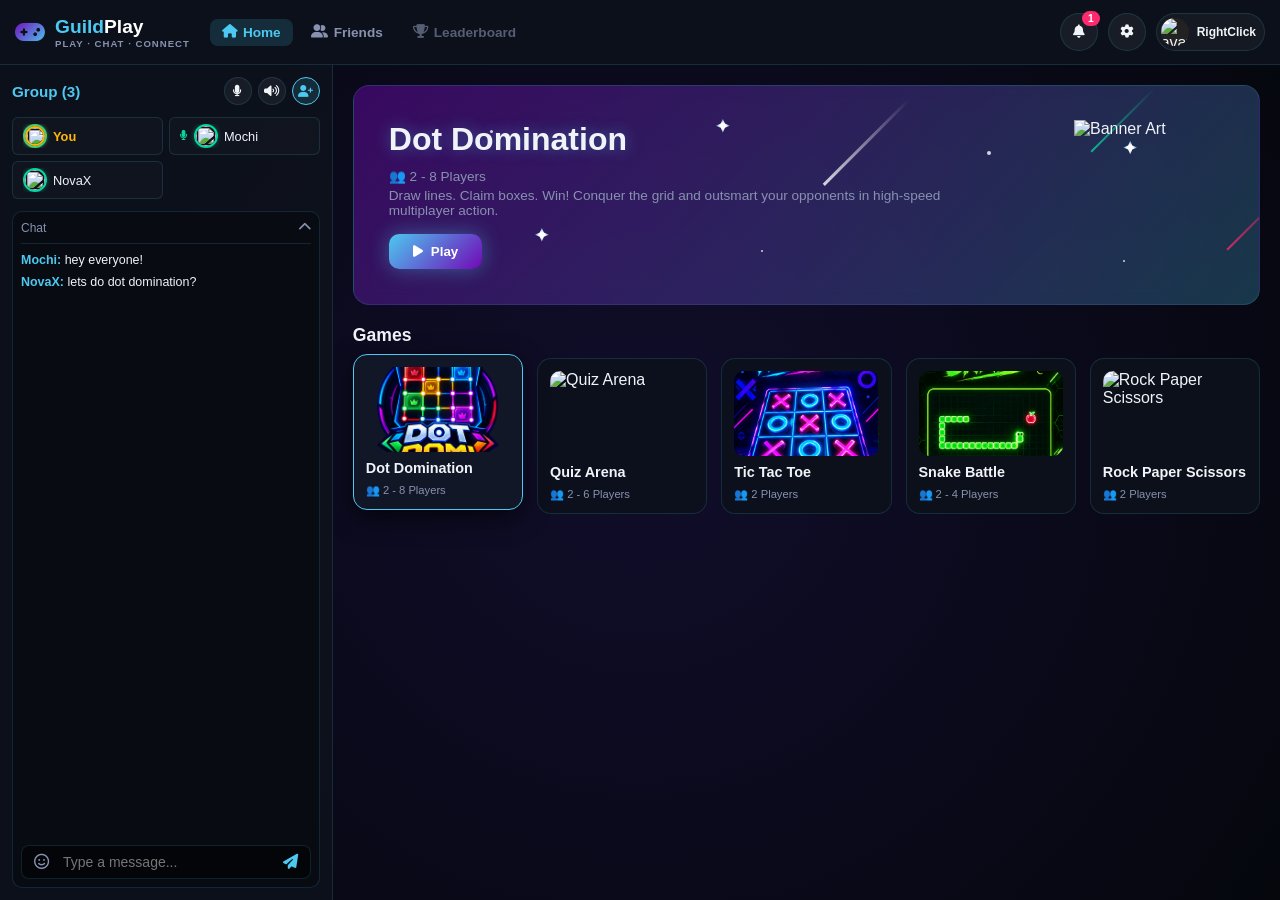
==== index.html @ 344f55b5 "Update index.html" ====
<!DOCTYPE html>
<html lang="en">
<head>
    <meta charset="UTF-8">
    <meta name="viewport" content="width=device-width, initial-scale=1.0, maximum-scale=1.0, user-scalable=no">
    <title>GuildPlay - Multiplayer Arcade Hub</title>
    <!-- PWA Manifest -->
    <link rel="manifest" href="manifest.json">
    <meta name="mobile-web-app-capable" content="yes">
    <meta name="apple-mobile-web-app-capable" content="yes">
    <meta name="apple-mobile-web-app-status-bar-style" content="black-translucent">
    <!-- FontAwesome for Icons -->
    <link rel="stylesheet" href="https://cdnjs.cloudflare.com/ajax/libs/font-awesome/6.4.0/css/all.min.css">
    <!-- Custom CSS Link -->
    <link rel="stylesheet" href="style.css">
</head>
<body class="theme-cyberpunk">

    <!-- Landscape Lock / Rotate Device Overlay for Mobile -->
    <div id="orientation-overlay">
        <div class="rotate-phone-icon"><i class="fa-solid fa-mobile-screen-button"></i></div>
        <h2>Please Rotate Your Device</h2>
        <p>GuildPlay is designed to run exclusively in Landscape Mode.</p>
    </div>

    <header class="arcade-header" id="arcade-header">
        <div class="logo-area" id="header-logo-area">
            <i class="fa-solid fa-gamepad"></i>
            <div>
                <span><span style="color: var(--neon-blue);">Guild</span><span style="color: white;">Play</span></span>
                <span class="logo-sub">Play · Chat · Connect</span>
            </div>
        </div>
        
        <nav class="nav-tabs" id="main-nav-tabs">
            <button class="tab-btn active" data-tab="home"><i class="fa-solid fa-house"></i> Home</button>
            <button class="tab-btn" data-tab="friends"><i class="fa-solid fa-user-group"></i> Friends</button>
            <button class="tab-btn inactive-tab" data-tab="leaderboard" title="Coming Soon"><i class="fa-solid fa-trophy"></i> Leaderboard</button>
        </nav>

        <div class="header-right">
            <button class="icon-btn" id="notif-btn" title="Notifications"><i class="fa-solid fa-bell"></i><span class="badge" id="notif-badge">2</span></button>
            <button class="icon-btn" id="settings-btn" title="Settings"><i class="fa-solid fa-gear"></i></button>
            <div class="profile-trigger" id="profile-btn" title="Profile">
                <img src="https://api.dicebear.com/7.x/bottts/svg?seed=Admin" id="header-avatar-img" alt="avatar">
                <div class="p-info">
                    <span class="p-name" id="header-username">RightClick</span>
                </div>
            </div>
        </div>
    </header>

    <div class="side-drawer" id="notif-drawer">
        <div class="drawer-header">
            <h3>Notifications</h3>
            <button id="clear-notif-btn">Clear All</button>
        </div>
        <div class="notif-list" id="notif-list">
            <div class="notif-item">
                <i class="fa-solid fa-user-plus" style="color: var(--neon-blue); font-size: 1.1rem;"></i>
                <div><b>PixelQueen</b> sent you a friend request.</div>
            </div>
        </div>
    </div>

    <div class="side-drawer" id="settings-drawer">
        <div class="drawer-header">
            <h3>Settings</h3>
            <button id="close-settings-drawer-btn">Close</button>
        </div>
        <div style="display: flex; flex-direction: column; gap: 15px; margin-top: 10px;">
            <div style="display: flex; flex-direction: column; gap: 8px;">
                <span style="font-size: 0.9rem; font-weight: 700; color: var(--neon-blue);">Theme Style</span>
                <div style="display: flex; flex-direction: column; gap: 6px; padding-left: 5px;">
                    <label style="display: flex; align-items: center; gap: 8px; font-size: 0.85rem; cursor: pointer;">
                        <input type="radio" name="theme-radio" value="theme-cyberpunk" checked style="accent-color: var(--neon-blue); width: 16px; height: 16px; cursor: pointer;"> Cyberpunk Blue
                    </label>
                    <label style="display: flex; align-items: center; gap: 8px; font-size: 0.85rem; cursor: pointer;">
                        <input type="radio" name="theme-radio" value="theme-matrix" style="accent-color: var(--neon-blue); width: 16px; height: 16px; cursor: pointer;"> Matrix Green
                    </label>
                    <label style="display: flex; align-items: center; gap: 8px; font-size: 0.85rem; cursor: pointer;">
                        <input type="radio" name="theme-radio" value="theme-sunset" style="accent-color: var(--neon-blue); width: 16px; height: 16px; cursor: pointer;"> Sunset Neon
                    </label>
                </div>
            </div>
            <div class="setting-row">
                <span>Theme Music</span>
                <input type="checkbox" id="theme-music-toggle" checked style="accent-color: var(--neon-blue); width: 18px; height: 18px; cursor: pointer;">
            </div>
            <div class="setting-row" style="flex-direction: column; align-items: flex-start; gap: 6px;">
                <span>Music Volume</span>
                <input type="range" min="0" max="1" step="0.05" value="0.4" class="volume-slider" id="music-volume-slider">
            </div>
            <div class="setting-row">
                <span>Sound Effects (SFX)</span>
                <input type="checkbox" id="sfx-toggle" checked style="accent-color: var(--neon-blue); width: 18px; height: 18px; cursor: pointer;">
            </div>
        </div>
    </div>

    <div class="side-drawer" id="profile-drawer">
        <div class="drawer-header">
            <h3>Profile</h3>
            <button id="close-profile-drawer-btn">Close</button>
        </div>
        <div style="display: flex; flex-direction: column; align-items: center; gap: 14px; margin-top: 5px;">
            <img src="https://api.dicebear.com/7.x/bottts/svg?seed=Admin" id="profile-drawer-pic" style="width: 70px; height: 70px; border-radius: 50%; border: 2px solid var(--neon-blue); background: #1a2236;" alt="Player Pic">
            <div id="profile-drawer-name" style="font-weight: 700; font-size: 1.05rem; color: var(--text-main);">RightClick</div>
            <div id="profile-drawer-uid" style="font-size: 0.75rem; color: var(--text-muted); background: rgba(0,0,0,0.3); padding: 4px 8px; border-radius: 6px; border: 1px solid var(--border-color);">UID: GP-984210</div>

            <div style="display: flex; flex-direction: column; gap: 6px; width: 100%; margin-top: 10px;">
                <label style="font-size: 0.75rem; color: var(--text-muted);">Change Username (Max 20 chars)</label>
                <input type="text" id="username-input" value="RightClick" maxlength="20" style="background: rgba(0,0,0,0.4); border: 1px solid var(--border-color); padding: 8px 12px; border-radius: 8px; color: white; outline: none; font-size: 0.85rem;">
            </div>
            <p class="modal-sub" style="align-self: flex-start;">Choose Avatar:</p>
            <div class="avatar-grid" id="avatar-grid"></div>
            <div class="modal-footer" style="margin-top: 10px; width: 100%;">
                <button class="modal-btn-save" id="profile-save-btn" style="width: 100%;">Save Changes</button>
            </div>
        </div>
    </div>

    <div class="arcade-main-container" id="main-container">
        
        <aside class="sidebar left-sidebar" id="left-sidebar">
            <div class="sidebar-header">
                <span id="party-title-text">Group (<span id="group-member-count">3</span>)</span>
                <div style="display:flex; align-items:center; gap:6px;">
                    <button class="control-icon-btn" id="mic-toggle-btn" title="Toggle Mic"><i class="fa-solid fa-microphone"></i></button>
                    <button class="control-icon-btn" id="speaker-toggle-btn" title="Mute/Unmute Audio"><i class="fa-solid fa-volume-high"></i></button>
                    <button class="control-icon-btn" id="open-invite-modal-btn" title="Invite Friends" style="background: rgba(76, 201, 240, 0.15); border-color: var(--neon-blue); color: var(--neon-blue);"><i class="fa-solid fa-user-plus"></i></button>
                </div>
            </div>

            <div class="party-members-grid" id="party-members-wrapper">
                <div class="party-member" data-username="RightClick" onclick="openMemberActionModal('RightClick', true)">
                    <div class="party-member-left">
                        <i class="fa-solid fa-microphone speaking-mic" id="mic-rightclick"></i>
                        <div class="avatar-wrapper avatar-ring-online" style="width:24px;height:24px; display:flex; align-items:center; justify-content:center;">
                            <img src="https://api.dicebear.com/7.x/bottts/svg?seed=Admin" class="mini-avatar admin-glow" style="width:20px;height:20px; border-radius:50%;">
                        </div>
                        <span class="member-name admin-text">You</span>
                    </div>
                </div>
                <div class="party-member" data-username="Mochi" onclick="openMemberActionModal('Mochi', false)">
                    <div class="party-member-left">
                        <i class="fa-solid fa-microphone speaking-mic active" id="mic-mochi"></i>
                        <div class="avatar-wrapper avatar-ring-online" style="width:24px;height:24px; display:flex; align-items:center; justify-content:center;">
                            <img src="https://api.dicebear.com/7.x/bottts/svg?seed=Mochi" class="mini-avatar" style="width:20px;height:20px; border-radius:50%;">
                        </div>
                        <span class="member-name">Mochi</span>
                    </div>
                </div>
                <div class="party-member" data-username="NovaX" onclick="openMemberActionModal('NovaX', false)">
                    <div class="party-member-left">
                        <i class="fa-solid fa-microphone speaking-mic" id="mic-novax"></i>
                        <div class="avatar-wrapper avatar-ring-online" style="width:24px;height:24px; display:flex; align-items:center; justify-content:center;">
                            <img src="https://api.dicebear.com/7.x/bottts/svg?seed=Nova" class="mini-avatar" style="width:20px;height:20px; border-radius:50%;">
                        </div>
                        <span class="member-name">NovaX</span>
                    </div>
                </div>
            </div>

            <div class="party-chat-container">
                <div style="display: flex; justify-content: space-between; align-items: center; font-size: 0.75rem; color: var(--text-muted);">
                    <span>Chat</span>
                    <div style="display:flex; align-items:center; gap:8px;">
                        <button class="collapse-btn" id="collapse-party-btn" title="Collapse Party" style="background:transparent; border:none; color:var(--text-muted); cursor:pointer;"><i class="fa-solid fa-chevron-up" id="party-collapse-icon"></i></button>
                    </div>
                </div>
                <div class="party-divider"></div>
                <div class="chat-messages" id="chat-messages">
                    <div class="chat-msg"><span class="c-user">Mochi:</span> hey everyone!</div>
                    <div class="chat-msg"><span class="c-user">NovaX:</span> lets do dot domination?</div>
                </div>
                
                <div class="emoji-tray hidden-tray" id="emoji-tray">
                    <button class="emoji-btn" data-emoji="🔥">🔥</button>
                    <button class="emoji-btn" data-emoji="👑">👑</button>
                    <button class="emoji-btn" data-emoji="😂">😂</button>
                    <button class="emoji-btn" data-emoji="💀">💀</button>
                    <button class="emoji-btn" data-emoji="🎮">🎮</button>
                    <button class="emoji-btn" data-emoji="❤️">❤️</button>
                    <button class="emoji-btn" data-emoji="🌹">🌹</button>
                </div>

                <div class="chat-input-box">
                    <button class="flat-icon-btn" id="emoji-toggle-btn" title="Toggle Emojis"><i class="fa-regular fa-face-smile"></i></button>
                    <input type="text" id="chat-input" maxlength="100" placeholder="Type a message...">
                    <button class="send-msg-btn" id="send-chat-btn" title="Send Message"><i class="fa-solid fa-paper-plane"></i></button>
                </div>
            </div>
        </aside>

        <main class="center-hub" id="center-hub">
            <section class="hero-banner animated-bg" id="hero-banner">
                <div class="shooting-star"></div>
                <div class="shooting-star"></div>
                <div class="shooting-star"></div>
                
                <div class="random-dot" style="top: 20%; left: 15%; width: 3px; height: 3px;"></div>
                <div class="random-dot" style="top: 75%; left: 45%; width: 2px; height: 2px;"></div>
                <div class="random-dot" style="top: 30%; left: 70%; width: 4px; height: 4px;"></div>
                <div class="random-dot" style="top: 80%; left: 85%; width: 2px; height: 2px;"></div>
                
                <div class="gemini-star" style="top: 15%; left: 40%;"></div>
                <div class="gemini-star" style="top: 65%; left: 20%;"></div>
                <div class="gemini-star" style="top: 25%; left: 85%;"></div>

                <div class="hero-content">
                    <h1 id="hero-game-title">Dot Domination</h1>
                    <div class="hero-subtitle">
                        <span id="hero-player-count">👥 2 - 8 Players</span>
                        <span id="hero-game-desc">Draw lines. Claim boxes. Win! Conquer the grid and outsmart your opponents in high-speed multiplayer action.</span>
                    </div>
                    <button class="play-now-btn" id="launch-game-btn"><i class="fa-solid fa-play"></i> Play</button>
                </div>
                <img id="hero-banner-img" src="https://images.unsplash.com/photo-1618005182384-a83a8bd57fbe?w=300" alt="Banner Art">
            </section>

            <section class="games-section">
                <div class="games-section-header">
                    <h2>Games</h2>
                </div>
                <div class="games-grid" id="games-grid-container">
                    <div class="game-card active-card" data-game="dot-domination" data-title="Dot Domination" data-desc="Draw lines. Claim boxes. Win! Conquer the grid and outsmart your opponents in high-speed multiplayer action." data-players="👥 2 - 8 Players" data-image="DotDom.png">
                        <div class="card-thumb">
                            <img src="DotDom.png" alt="Dot Domination">
                        </div>
                        <h3>Dot Domination</h3>
                        <div class="game-card-meta">
                            <span>👥 2 - 8 Players</span>
                        </div>
                    </div>
                    <div class="game-card" data-game="quiz-arena" data-title="Quiz Arena" data-desc="Test your knowledge. Beat your friends in real-time trivia battles across multiple categories!" data-players="👥 2 - 6 Players" data-image="https://images.unsplash.com/photo-1606326608606-aa0b62935f2b?w=300">
                        <div class="card-thumb">
                            <img src="https://images.unsplash.com/photo-1606326608606-aa0b62935f2b?w=300" alt="Quiz Arena">
                        </div>
                        <h3>Quiz Arena</h3>
                        <div class="game-card-meta">
                            <span>👥 2 - 6 Players</span>
                        </div>
                    </div>
                    <div class="game-card" data-game="tictactoe" data-title="Tic Tac Toe" data-desc="Simple. Strategic. Addictive. Classic gameplay with futuristic neon styling and quick matchmaking!" data-path="tic-tac-toe.html" data-players="👥 2 Players" data-image="tactato.png">
                        <div class="card-thumb">
                            <img src="tactato.png" alt="Tic Tac Toe">
                        </div>
                        <h3>Tic Tac Toe</h3>
                        <div class="game-card-meta">
                            <span>👥 2 Players</span>
                        </div>
                    </div>
                    <div class="game-card" data-game="snake-battle" data-title="Snake Battle" data-desc="Eat, grow, outlast. Navigate the arena and trap rival players in glowing neon trails!" data-path="snake.html" data-players="👥 2 - 4 Players" data-image="snak.html">
                        <div class="card-thumb">
                            <img src="snak.png" alt="Snake Battle">
                        </div>
                        <h3>Snake Battle</h3>
                        <div class="game-card-meta">
                            <span>👥 2 - 4 Players</span>
                        </div>
                    </div>
                    <div class="game-card" data-game="rps" data-title="Rock Paper Scissors" data-desc="Quick reflexes, neon aesthetics, and thrilling hand duel battles!" data-path="rps.html" data-players="👥 2 Players" data-image="TTtoIMG.png">
                        <div class="card-thumb">
                            <img src="TTtoIMG.png" alt="Rock Paper Scissors">
                        </div>
                        <h3>Rock Paper Scissors</h3>
                        <div class="game-card-meta">
                            <span>👥 2 Players</span>
                        </div>
                    </div>
                </div>
            </section>
        </main>

    </div>

    <!-- Right-Side Drawer for Invite Friends -->
    <div class="side-drawer" id="invite-drawer">
        <div class="drawer-header">
            <h3>Invite Friends to Party</h3>
            <button id="close-invite-modal">Close</button>
        </div>
        <div style="display: flex; flex-direction: column; gap: 12px; margin-top: 5px;">
            <p class="modal-sub">Share direct room joining link:</p>
            <div style="display: flex; gap: 6px;">
                <input type="text" id="room-invite-link" value="https://pixelplay.hub/room?id=dot_room_9824" readonly style="flex: 1; background: rgba(0,0,0,0.5); border: 1px solid var(--border-color); padding: 6px 10px; border-radius: 6px; color: var(--neon-blue); font-size: 0.75rem;">
                <button class="invite-party-btn" id="copy-link-btn" style="background: rgba(76, 201, 240, 0.15); border: 1px solid var(--neon-blue); color: var(--neon-blue); padding: 5px 12px; border-radius: 6px; font-size: 0.75rem; cursor: pointer; font-weight: 700;">Copy</button>
            </div>
            <p class="modal-sub" style="margin-top: 6px;">Or invite online friends directly:</p>
            <div style="display: flex; flex-direction: column; gap: 6px; max-height: 200px; overflow-y: auto;">
                <div class="find-result-card" style="margin-top:0;">
                    <div style="display:flex; align-items:center; gap:8px;">
                        <img src="https://api.dicebear.com/7.x/bottts/svg?seed=Bunny" style="width:26px;height:26px;border-radius:50%;">
                        <span style="font-size:0.8rem; font-weight:600;">PixelBunny</span>
                    </div>
                    <button class="add-btn" onclick="triggerNotificationToast('Room invite sent to PixelBunny!')">Invite</button>
                </div>
                <div class="find-result-card" style="margin-top:0;">
                    <div style="display:flex; align-items:center; gap:8px;">
                        <img src="https://api.dicebear.com/7.x/bottts/svg?seed=Shadow" style="width:26px;height:26px;border-radius:50%;">
                        <span style="font-size:0.8rem; font-weight:600;">ShadowFox</span>
                    </div>
                    <button class="add-btn" onclick="triggerNotificationToast('Room invite sent to ShadowFox!')">Invite</button>
                </div>
            </div>
        </div>
    </div>

    <!-- Right-Side Drawer for Member Actions -->
    <div class="side-drawer" id="member-action-drawer">
        <div class="drawer-header">
            <h3 id="member-action-title">Player Action</h3>
            <button onclick="closeAllDrawers()">Close</button>
        </div>
        <div id="member-action-buttons" style="display: flex; flex-direction: column; gap: 12px; margin-top: 15px;"></div>
    </div>

    <!-- Background Backdrop for Drawers on Mobile -->
    <div class="modal-backdrop" id="modal-backdrop"></div>
    
    <!-- Single Notification Toast directly under Bell Icon -->
    <div class="single-notif-toast" id="single-notif-toast"></div>

    <!-- Custom JS Link -->
    <script src="script.js"></script>
</body>
</html>
---- style.css ----
:root {
    --bg-dark: #05070d;
    --panel-bg: rgba(13, 17, 28, 0.95);
    --neon-pink: #ff2a6d;
    --neon-purple: #7209b7;
    --neon-blue: #4cc9f0;
    --neon-green: #06d6a0;
    --neon-gold: #ffb703;
    --text-main: #f0f4f8;
    --text-muted: #8892b0;
    --border-color: rgba(76, 201, 240, 0.15);
    --card-hover: rgba(76, 201, 240, 0.08);
}

/* 3 Theme Definitions */
body.theme-cyberpunk {
    --bg-dark: #05070d;
    --panel-bg: rgba(13, 17, 28, 0.95);
    --neon-blue: #4cc9f0;
    --neon-pink: #ff2a6d;
    --text-main: #f0f4f8;
}

body.theme-matrix {
    --bg-dark: #020f07;
    --panel-bg: rgba(5, 26, 12, 0.95);
    --neon-blue: #06d6a0;
    --neon-pink: #118ab2;
    --text-main: #e2fef0;
    --border-color: rgba(6, 214, 160, 0.2);
}

body.theme-sunset {
    --bg-dark: #12050f;
    --panel-bg: rgba(26, 13, 24, 0.95);
    --neon-blue: #ff9e00;
    --neon-pink: #ff0054;
    --text-main: #fff0f5;
    --border-color: rgba(255, 0, 84, 0.2);
}

* {
    box-sizing: border-box;
    margin: 0;
    padding: 0;
    font-family: 'Segoe UI', Tahoma, Geneva, Verdana, sans-serif;
    -webkit-tap-highlight-color: transparent;
}

body {
    background: radial-gradient(circle at center, #110d2b 0%, var(--bg-dark) 100%);
    color: var(--text-main);
    height: 100vh;
    height: 100dvh;
    overflow: hidden;
    display: flex;
    flex-direction: column;
}

input[type="text"] {
    font-size: 14px !important;
}

#orientation-overlay {
    display: none;
    position: fixed;
    top: 0;
    left: 0;
    width: 100vw;
    height: 100vh;
    background: #05070d;
    z-index: 10000;
    flex-direction: column;
    justify-content: center;
    align-items: center;
    text-align: center;
    padding: 25px;
}

#orientation-overlay h2 {
    color: var(--neon-blue);
    margin-top: 15px;
    font-size: 1.4rem;
}

#orientation-overlay p {
    color: var(--text-muted);
    font-size: 0.9rem;
    margin-top: 8px;
    max-width: 280px;
}

.rotate-phone-icon {
    font-size: 3rem;
    color: var(--neon-pink);
    animation: rotatePhoneAnim 1.8s infinite ease-in-out;
}

@keyframes rotatePhoneAnim {
    0% { transform: rotate(0deg); }
    50% { transform: rotate(-90deg); }
    100% { transform: rotate(-90deg); }
}

@media screen and (orientation: portrait) {
    #orientation-overlay {
        display: flex;
    }
}

.arcade-header {
    height: 65px;
    min-height: 65px;
    background: var(--panel-bg);
    border-bottom: 1px solid var(--border-color);
    display: flex;
    align-items: center;
    justify-content: space-between;
    padding: 0 15px;
    backdrop-filter: blur(12px);
    z-index: 100;
}

.logo-area {
    display: flex;
    align-items: center;
    gap: 10px;
    font-size: 1.2rem;
    font-weight: 800;
}

.logo-area i {
    background: linear-gradient(135deg, var(--neon-purple), var(--neon-blue));
    -webkit-background-clip: text;
    -webkit-text-fill-color: transparent;
    font-size: 1.5rem;
}

.logo-sub {
    font-size: 0.6rem;
    color: var(--text-muted);
    letter-spacing: 1px;
    display: block;
    text-transform: uppercase;
}

.nav-tabs {
    display: flex;
    gap: 6px;
    margin-right: auto;
    margin-left: 20px;
}

.tab-btn {
    background: transparent;
    border: none;
    color: var(--text-muted);
    padding: 6px 12px;
    cursor: pointer;
    border-radius: 8px;
    font-weight: 600;
    font-size: 0.85rem;
    transition: 0.3s;
    display: flex;
    align-items: center;
    gap: 6px;
}

.tab-btn.active, .tab-btn:hover {
    background: rgba(76, 201, 240, 0.15);
    color: var(--neon-blue);
}

.tab-btn.inactive-tab {
    opacity: 0.6;
    cursor: not-allowed;
}

.header-right {
    display: flex;
    align-items: center;
    gap: 10px;
}

.icon-btn {
    background: rgba(255, 255, 255, 0.05);
    border: 1px solid var(--border-color);
    color: var(--text-main);
    width: 38px;
    height: 38px;
    border-radius: 50%;
    cursor: pointer;
    display: flex;
    align-items: center;
    justify-content: center;
    position: relative;
    transition: 0.2s;
}

.icon-btn:hover {
    background: var(--neon-blue);
    color: black;
    border-color: var(--neon-blue);
}

.badge {
    position: absolute;
    top: -3px;
    right: -3px;
    background: var(--neon-pink);
    color: white;
    font-size: 0.65rem;
    padding: 2px 6px;
    border-radius: 10px;
    font-weight: 700;
}

.profile-trigger {
    display: flex;
    align-items: center;
    gap: 8px;
    background: rgba(255, 255, 255, 0.04);
    border: 1px solid var(--border-color);
    padding: 4px 8px 4px 4px;
    border-radius: 25px;
    cursor: pointer;
    transition: 0.2s;
}

.profile-trigger:hover {
    border-color: var(--neon-blue);
}

.profile-trigger img {
    width: 28px;
    height: 28px;
    border-radius: 50%;
    background: #222;
}

.profile-trigger .p-info {
    display: flex;
    flex-direction: column;
    font-size: 0.75rem;
    text-align: left;
}

.profile-trigger .p-name { font-weight: 700; color: var(--text-main); }

.side-drawer {
    position: fixed;
    top: 65px;
    right: -100%;
    width: 100%;
    max-width: 320px;
    height: calc(100vh - 65px);
    height: calc(100dvh - 65px);
    background: var(--panel-bg);
    border-left: 1px solid var(--border-color);
    transition: right 0.3s ease;
    z-index: 300;
    display: flex;
    flex-direction: column;
    padding: 16px;
    gap: 12px;
    backdrop-filter: blur(15px);
    box-shadow: -5px 0 25px rgba(0,0,0,0.8);
    overflow-y: auto;
    overflow-x: hidden;
}

.side-drawer.open { right: 0; }

.drawer-header {
    display: flex;
    justify-content: space-between;
    align-items: center;
    font-size: 0.95rem;
    color: var(--neon-blue);
    font-weight: 700;
    border-bottom: 1px solid var(--border-color);
    padding-bottom: 8px;
}

.drawer-header button {
    background: transparent;
    border: none;
    color: var(--text-muted);
    font-size: 0.75rem;
    cursor: pointer;
}

.drawer-header button:hover { color: var(--neon-pink); }

.notif-list {
    display: flex;
    flex-direction: column;
    gap: 10px;
    overflow-y: auto;
}

.notif-item {
    display: flex;
    gap: 12px;
    background: rgba(255, 255, 255, 0.03);
    padding: 12px;
    border-radius: 8px;
    font-size: 0.8rem;
    align-items: center;
    border: 1px solid var(--border-color);
}

.arcade-main-container {
    display: grid;
    grid-template-columns: 26% 74%;
    height: calc(100vh - 65px);
    height: calc(100dvh - 65px);
    transition: 0.3s ease;
    flex: 1;
    overflow: hidden;
}

.arcade-main-container.friends-active {
    grid-template-columns: 1fr;
}

.sidebar {
    background: var(--panel-bg);
    border-right: 1px solid var(--border-color);
    display: flex;
    flex-direction: column;
    padding: 12px;
    gap: 12px;
    overflow-y: auto;
    overflow-x: hidden;
    transition: 0.3s ease;
}

.sidebar-header {
    display: flex;
    align-items: center;
    justify-content: space-between;
    font-size: 0.95rem;
    color: var(--neon-blue);
    font-weight: 700;
}

.control-icon-btn {
    background: rgba(255, 255, 255, 0.05);
    border: 1px solid var(--border-color);
    color: var(--text-main);
    width: 28px;
    height: 28px;
    border-radius: 50%;
    cursor: pointer;
    display: flex;
    align-items: center;
    justify-content: center;
    font-size: 0.75rem;
    transition: 0.2s;
}

.control-icon-btn.active-state { background: rgba(239, 71, 111, 0.2); color: #ef476f; border-color: #ef476f; }
.control-icon-btn:hover { border-color: var(--neon-blue); color: var(--neon-blue); }

.party-members-grid {
    display: grid;
    grid-template-columns: 1fr 1fr;
    gap: 6px;
    max-height: 140px;
    overflow-y: auto;
    transition: 0.3s ease;
}

.party-members-grid.collapsed { max-height: 0px; overflow: hidden; }

.party-member {
    display: flex;
    align-items: center;
    justify-content: space-between;
    padding: 6px 10px;
    background: rgba(255, 255, 255, 0.02);
    border-radius: 6px;
    border: 1px solid var(--border-color);
    cursor: pointer;
    transition: 0.2s;
}

.party-member:hover { background: rgba(255, 255, 255, 0.07); }

.party-member-left {
    display: flex;
    align-items: center;
    gap: 6px;
    overflow: hidden;
}

.admin-glow { border: 2px solid var(--neon-gold); box-shadow: 0 0 4px var(--neon-gold); }
.admin-text { color: var(--neon-gold); font-weight: 700; }
.member-name { font-size: 0.8rem; white-space: nowrap; overflow: hidden; text-overflow: ellipsis; }

.speaking-mic { color: var(--neon-green); font-size: 0.65rem; display: none; }
.speaking-mic.active { display: inline-block; animation: pulse 1s infinite; }

.party-divider {
    height: 1px;
    background: var(--border-color);
    width: 100%;
    margin: 2px 0;
}

.party-chat-container {
    display: flex;
    flex-direction: column;
    flex: 1;
    gap: 6px;
    background: rgba(0, 0, 0, 0.3);
    border-radius: 10px;
    padding: 8px;
    border: 1px solid var(--border-color);
    position: relative;
    min-height: 140px;
}

.chat-messages {
    flex: 1;
    overflow-y: auto;
    font-size: 0.78rem;
    display: flex;
    flex-direction: column;
    gap: 6px;
}

.chat-msg { color: var(--text-main); word-break: break-word; line-height: 1.3; }
.c-user { color: var(--neon-blue); font-weight: 700; }

.emoji-tray {
    position: absolute;
    bottom: 45px;
    left: 6px;
    right: 6px;
    background: #111726;
    border: 1px solid var(--border-color);
    border-radius: 8px;
    padding: 8px;
    display: grid;
    grid-template-columns: repeat(7, 1fr);
    gap: 4px;
    box-shadow: 0 10px 30px rgba(0,0,0,0.9);
    z-index: 50;
    transition: 0.2s ease;
}

.hidden-tray { display: none; }

.emoji-btn {
    background: transparent;
    border: none;
    cursor: pointer;
    font-size: 1rem;
    padding: 2px;
    transition: 0.2s;
    text-align: center;
}

.emoji-btn:hover { transform: scale(1.2); }

.chat-input-box {
    display: flex;
    gap: 6px;
    align-items: center;
    background: rgba(0, 0, 0, 0.5);
    border: 1px solid var(--border-color);
    border-radius: 8px;
    padding: 4px 8px;
}

.chat-input-box input {
    flex: 1;
    background: transparent;
    border: none;
    color: white;
    font-size: 0.8rem;
    outline: none;
    padding: 4px;
}

.send-msg-btn {
    background: transparent;
    border: none;
    cursor: pointer;
    color: var(--neon-blue);
    font-size: 0.95rem;
    display: flex;
    align-items: center;
    justify-content: center;
    padding: 4px;
    transition: 0.2s;
}

.send-msg-btn:hover { color: white; transform: scale(1.1); }

.flat-icon-btn {
    background: transparent;
    border: none;
    color: var(--text-muted);
    cursor: pointer;
    font-size: 0.95rem;
    padding: 4px;
    display: flex;
    align-items: center;
    justify-content: center;
}
.flat-icon-btn:hover { color: var(--neon-blue); }

.center-hub {
    display: flex;
    flex-direction: column;
    padding: 20px;
    gap: 20px;
    overflow-y: auto;
    flex: 1;
    position: relative;
}

.hero-banner {
    background: linear-gradient(135deg, rgba(114, 9, 183, 0.45), rgba(76, 201, 240, 0.25));
    border: 1px solid var(--border-color);
    border-radius: 16px;
    padding: 30px 35px;
    position: relative;
    overflow: hidden;
    backdrop-filter: blur(8px);
    min-height: 220px;
    display: flex;
    align-items: center;
}

.shooting-star {
    position: absolute;
    width: 90px;
    height: 2px;
    transform: rotate(-45deg);
    animation: shoot 3.5s infinite linear;
    opacity: 0.8;
    pointer-events: none;
}
.shooting-star:nth-child(1) { top: 15%; left: 80%; background: linear-gradient(90deg, var(--neon-green), transparent); animation-delay: 0s; }
.shooting-star:nth-child(2) { top: 60%; left: 95%; background: linear-gradient(90deg, var(--neon-pink), transparent); animation-delay: 1.2s; }
.shooting-star:nth-child(3) { top: 25%; left: 50%; background: linear-gradient(90deg, #ffffff, transparent); width: 120px; height: 2.5px; animation-delay: 2.1s; }

@keyframes shoot {
    0% { transform: translateX(0) translateY(0) rotate(-45deg); opacity: 1; }
    100% { transform: translateX(-350px) translateY(350px) rotate(-45deg); opacity: 0; }
}

.random-dot {
    position: absolute;
    background: white;
    border-radius: 50%;
    pointer-events: none;
    opacity: 0.8;
}
.gemini-star {
    position: absolute;
    width: 14px;
    height: 14px;
    background: radial-gradient(circle, #ffffff 30%, rgba(76,201,240,0.4) 70%);
    clip-path: polygon(50% 0%, 65% 35%, 100% 50%, 65% 65%, 50% 100%, 35% 65%, 0% 50%, 35% 35%);
    pointer-events: none;
    filter: drop-shadow(0 0 4px var(--neon-blue));
    animation: pulse 2s infinite ease-in-out;
}

.hero-content {
    max-width: 600px;
    display: flex;
    flex-direction: column;
    gap: 10px;
    position: relative;
    z-index: 2;
}

.hero-content h1 {
    font-size: 2rem;
    color: var(--text-main);
    text-shadow: 0 0 15px rgba(76, 201, 240, 0.4);
    font-weight: 900;
}

.hero-subtitle {
    display: flex;
    flex-direction: column;
    gap: 4px;
    font-size: 0.85rem;
    color: var(--text-muted);
}

.play-now-btn {
    background: linear-gradient(135deg, var(--neon-blue), var(--neon-purple));
    border: none;
    color: white;
    font-weight: 800;
    padding: 10px 24px;
    border-radius: 10px;
    cursor: pointer;
    width: max-content;
    transition: 0.3s;
    box-shadow: 0 0 20px rgba(76, 201, 240, 0.4);
    display: flex;
    align-items: center;
    gap: 8px;
    margin-top: 6px;
}

.play-now-btn:hover {
    transform: scale(1.05);
    box-shadow: 0 0 30px var(--neon-blue);
}

.games-section-header {
    display: flex;
    justify-content: space-between;
    align-items: center;
    margin-bottom: 12px;
}

.games-section h2 {
    font-size: 1.1rem;
    color: var(--text-main);
}

.games-grid {
    display: grid;
    grid-template-columns: repeat(auto-fill, minmax(160px, 1fr));
    gap: 14px;
}

.game-card {
    background: var(--panel-bg);
    border: 1px solid var(--border-color);
    border-radius: 14px;
    padding: 12px;
    cursor: pointer;
    transition: 0.3s;
    display: flex;
    flex-direction: column;
    gap: 8px;
}

.game-card:hover, .game-card.active-card {
    border-color: var(--neon-blue);
    transform: translateY(-4px);
    box-shadow: 0 8px 25px rgba(0, 0, 0, 0.6);
    background: rgba(18, 24, 40, 0.95);
}

.card-thumb { height: 85px; border-radius: 10px; overflow: hidden; }
.card-thumb img { width: 100%; height: 100%; object-fit: cover; }

.game-card h3 { font-size: 0.9rem; color: var(--text-main); }
.game-card-meta {
    display: flex;
    justify-content: space-between;
    align-items: center;
    font-size: 0.7rem;
    color: var(--text-muted);
}

.modal-backdrop {
    position: fixed;
    top: 0; 
    left: 0; 
    width: 100%; 
    height: 100vh;
    background: rgba(0,0,0,0.6);
    display: none;
    z-index: 250;
    backdrop-filter: blur(4px);
}

.setting-row {
    display: flex;
    justify-content: space-between;
    align-items: center;
    font-size: 0.9rem;
}

.volume-slider {
    width: 100%;
    accent-color: var(--neon-blue);
    cursor: pointer;
}

.avatar-grid {
    display: grid;
    grid-template-columns: repeat(5, 1fr);
    gap: 8px;
}

.avatar-option {
    width: 45px;
    height: 45px;
    border-radius: 50%;
    cursor: pointer;
    border: 2px solid transparent;
    background: #1a2236;
    transition: 0.2s;
}

.avatar-option.selected { border-color: var(--neon-blue); box-shadow: 0 0 12px var(--neon-blue); transform: scale(1.08); }

.modal-footer {
    display: flex;
    justify-content: flex-end;
    gap: 10px;
    margin-top: 5px;
}

.modal-btn-save {
    background: linear-gradient(135deg, var(--neon-green), #0077b6);
    border: none;
    color: black;
    font-weight: 800;
    padding: 8px 18px;
    border-radius: 8px;
    cursor: pointer;
}

.modal-btn-exit {
    background: rgba(255,255,255,0.08);
    border: 1px solid var(--border-color);
    color: white;
    font-weight: 700;
    padding: 8px 18px;
    border-radius: 8px;
    cursor: pointer;
}

.single-notif-toast {
    position: fixed;
    top: 68px;
    right: 120px;
    background: var(--panel-bg);
    border: 1px solid var(--neon-blue);
    color: var(--text-main);
    padding: 8px 14px;
    border-radius: 8px;
    font-size: 0.8rem;
    z-index: 3500;
    box-shadow: 0 5px 20px rgba(0,0,0,0.8);
    display: none;
    max-width: 250px;
    word-break: break-word;
    text-align: center;
    backdrop-filter: blur(10px);
}

#hero-banner-img {
    width: 150px; 
    height: 150px; 
    object-fit: cover; 
    margin-left: auto; 
    position: relative; 
    z-index: 2; 
}

/* ========================================================= */
/* 3-COLUMN FRIENDS TAB LAYOUT (FIXED OVERFLOW & BUTTONS)    */
/* ========================================================= */
.friends-tab-layout {
    display: grid !important;
    grid-template-columns: 200px 1fr 270px !important;
    background: var(--bg-dark);
    margin: -20px;
    flex: 1;
    height: 100%;
    overflow: hidden;
    gap: 0;
}

.friends-list-panel {
    background: var(--panel-bg);
    border-right: 1px solid var(--border-color);
    display: flex;
    flex-direction: column;
    padding: 12px;
    gap: 10px;
    overflow-y: auto;
    overflow-x: hidden;
    height: 100%;
}

.friends-list-header {
    font-size: 0.95rem;
    color: var(--neon-blue);
    font-weight: 700;
}

.friends-hub-list {
    list-style: none;
    display: flex;
    flex-direction: column;
    gap: 8px;
}

.friend-hub-item {
    display: flex;
    align-items: center;
    gap: 10px;
    padding: 7px 10px;
    border-radius: 8px;
    cursor: pointer;
    background: rgba(255, 255, 255, 0.02);
    border: 1px solid var(--border-color);
    transition: 0.2s;
}

.friend-hub-item:hover { background: rgba(255, 255, 255, 0.06); }

.avatar-ring-online { border: 2px solid var(--neon-green); box-shadow: 0 0 5px rgba(6, 214, 160, 0.4); border-radius: 50%; }
.avatar-ring-offline { border: 2px solid #ef476f; box-shadow: 0 0 5px rgba(239, 71, 111, 0.4); border-radius: 50%; }

.friends-chat-window {
    background: var(--panel-bg);
    border-right: 1px solid var(--border-color);
    display: flex;
    flex-direction: column;
    height: 100%;
    overflow: hidden;
}

.friends-chat-header {
    padding: 10px 14px;
    border-bottom: 1px solid var(--border-color);
    display: flex;
    align-items: center;
    justify-content: space-between;
    background: rgba(0, 0, 0, 0.2);
}

.friends-chat-header-left {
    display: flex;
    align-items: center;
    gap: 10px;
}

.friends-chat-actions {
    display: flex;
    gap: 6px;
}

.action-chip {
    background: rgba(255, 255, 255, 0.05);
    border: 1px solid var(--border-color);
    color: var(--text-main);
    padding: 3px 8px;
    border-radius: 6px;
    font-size: 0.7rem;
    cursor: pointer;
    font-weight: 600;
}
.action-chip.unfried { color: var(--neon-gold); border-color: rgba(255, 183, 3, 0.3); }
.action-chip.block { color: var(--neon-pink); border-color: rgba(255, 42, 109, 0.3); }
.action-chip.report { color: #ef476f; border-color: rgba(239, 71, 111, 0.3); }
.action-chip:hover { filter: brightness(1.2); }

.friends-chat-messages-body {
    flex: 1;
    padding: 14px;
    overflow-y: auto;
    overflow-x: hidden;
    display: flex;
    flex-direction: column;
    gap: 10px;
    font-size: 0.85rem;
}

.f-bubble {
    max-width: 65%;
    padding: 8px 12px;
    border-radius: 8px;
    word-break: break-word;
    line-height: 1.4;
    background: rgba(255, 255, 255, 0.08);
    border: 1px solid var(--border-color);
    color: var(--text-main);
}
.f-bubble.received {
    align-self: flex-start;
}
.f-bubble.sent {
    align-self: flex-end;
    background: rgba(76, 201, 240, 0.15);
    border-color: var(--neon-blue);
}

.friends-chat-footer {
    padding: 8px 10px;
    border-top: 1px solid var(--border-color);
    display: flex;
    gap: 8px;
    align-items: center;
}

.friends-chat-footer input {
    flex: 1;
    background: rgba(0, 0, 0, 0.4);
    border: 1px solid var(--border-color);
    padding: 6px 12px;
    border-radius: 8px;
    color: white;
    outline: none;
    font-size: 0.82rem;
}

.friends-right-column {
    display: flex !important;
    flex-direction: column !important;
    gap: 10px;
    padding: 10px 12px;
    background: var(--panel-bg);
    overflow-y: auto;
    overflow-x: hidden;
    height: 100%;
}

.friends-panel-box {
    background: rgba(13, 17, 28, 0.6);
    border: 1px solid var(--border-color);
    border-radius: 10px;
    padding: 10px;
    display: flex;
    flex-direction: column;
    gap: 8px;
}

.friends-panel-box h3 { font-size: 0.85rem; color: var(--neon-blue); }

.search-friend-input-row {
    display: flex;
    gap: 6px;
}

.search-friend-input-row input {
    flex: 1;
    background: rgba(0, 0, 0, 0.4);
    border: 1px solid var(--border-color);
    padding: 5px 8px;
    border-radius: 6px;
    color: white;
    outline: none;
    font-size: 0.78rem;
}

.find-btn {
    background: rgba(76, 201, 240, 0.15);
    border: 1px solid var(--neon-blue);
    color: var(--neon-blue);
    padding: 5px 10px;
    border-radius: 6px;
    cursor: pointer;
    font-weight: 700;
    font-size: 0.75rem;
    white-space: nowrap;
}

.find-result-card, .req-card, .block-friend-row {
    display: flex;
    align-items: center;
    justify-content: space-between;
    background: rgba(255, 255, 255, 0.03);
    padding: 6px 8px;
    border-radius: 6px;
    border: 1px solid var(--border-color);
    gap: 4px;
}

.req-actions { 
    display: flex; 
    gap: 4px; 
    flex-shrink: 0;
}

.accept-btn, .add-btn { 
    background: rgba(6, 214, 160, 0.2); 
    color: var(--neon-green); 
    border: 1px solid var(--neon-green); 
    padding: 4px 6px; 
    border-radius: 5px; 
    cursor: pointer; 
    font-weight: 700; 
    font-size: 0.65rem; 
    white-space: nowrap;
}

.deny-btn, .report-btn { 
    background: rgba(239, 71, 111, 0.2); 
    color: #ef476f; 
    border: 1px solid #ef476f; 
    padding: 4px 6px; 
    border-radius: 5px; 
    cursor: pointer; 
    font-weight: 700; 
    font-size: 0.65rem; 
    white-space: nowrap;
}

.unblock-btn { 
    background: rgba(255, 183, 3, 0.2); 
    color: var(--neon-gold); 
    border: 1px solid var(--neon-gold); 
    padding: 4px 8px; 
    border-radius: 5px; 
    cursor: pointer; 
    font-weight: 700; 
    font-size: 0.68rem; 
    white-space: nowrap;
    flex-shrink: 0;
}

/* Landscape Mode Mobile Optimization */
@media (max-height: 550px) and (orientation: landscape) {
    .arcade-header {
        height: 48px;
        min-height: 48px;
        padding: 0 10px;
    }
    .side-drawer {
        top: 48px;
        height: calc(100vh - 48px);
        height: calc(100dvh - 48px);
        max-width: 270px;
    }
    .arcade-main-container {
        height: calc(100vh - 48px);
        height: calc(100dvh - 48px);
        grid-template-columns: 28% 72%;
    }
    .hero-banner {
        min-height: 140px;
        padding: 15px 20px;
    }
    #hero-banner-img {
        width: 90px;
        height: 90px;
    }
    .hero-content h1 {
        font-size: 1.3rem;
    }
    .game-card {
        padding: 8px;
    }
    .card-thumb {
        height: 60px;
    }
    .single-notif-toast {
        top: 50px;
        right: 80px;
    }

    .friends-tab-layout {
        grid-template-columns: 180px 1fr 220px !important;
    }
    .friends-list-panel, .friends-right-column {
        padding: 6px !important;
        gap: 6px !important;
    }
    .friends-panel-box {
        padding: 6px !important;
        gap: 6px !important;
    }
    .accept-btn, .deny-btn, .add-btn, .unblock-btn {
        padding: 3px 5px !important;
        font-size: 0.62rem !important;
    }
}
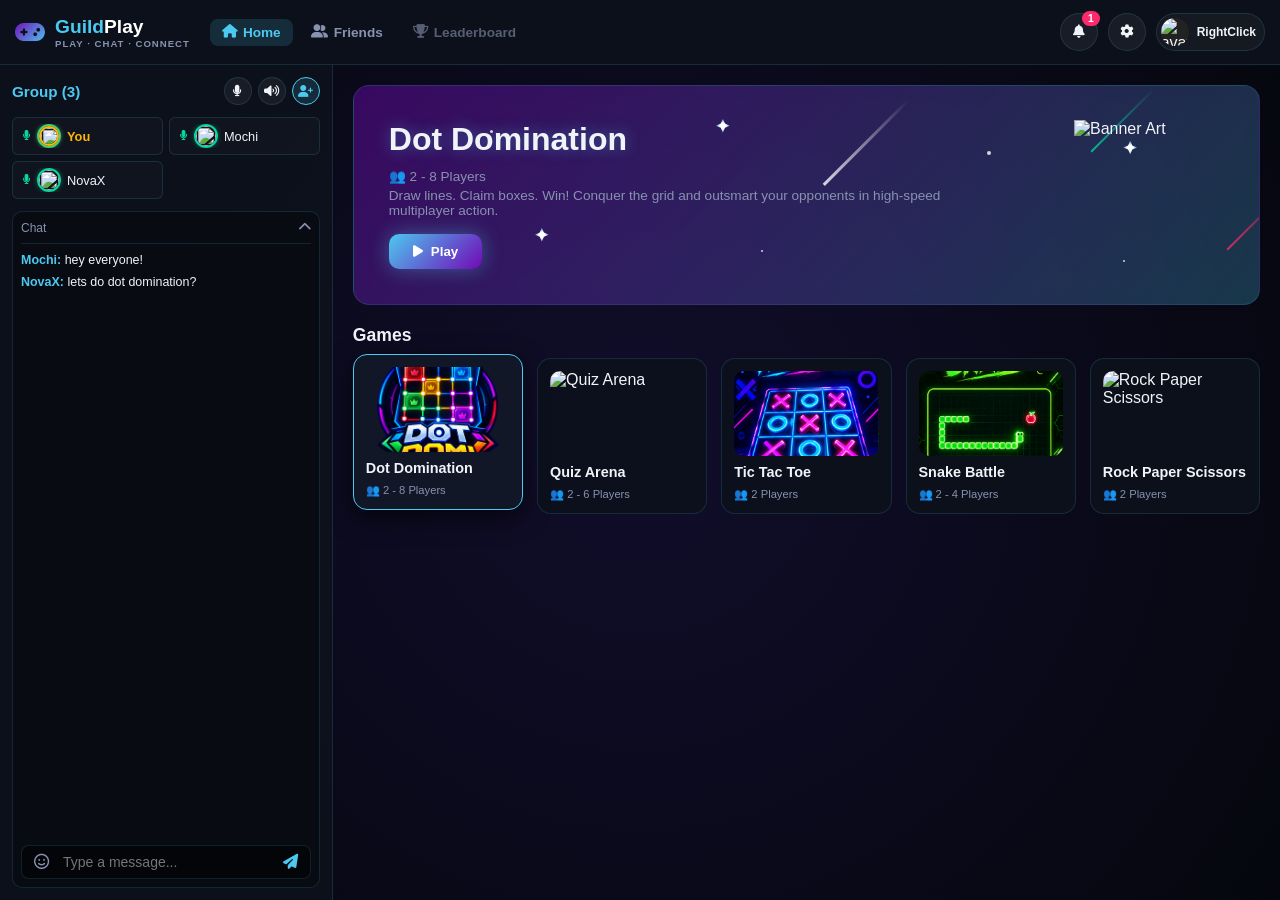
==== commit 8e24dead: "Update index.html" ====
--- a/index.html
+++ b/index.html
@@ -9,10 +9,12 @@
     <meta name="mobile-web-app-capable" content="yes">
     <meta name="apple-mobile-web-app-capable" content="yes">
     <meta name="apple-mobile-web-app-status-bar-style" content="black-translucent">
+        <!-- Supabase JS Client CDN -->
+    <script src="https://cdn.jsdelivr.net/npm/@supabase/supabase-js@2"></script>
+    <!-- Custom CSS Link -->
+    <link rel="stylesheet" href="style.css">
     <!-- FontAwesome for Icons -->
     <link rel="stylesheet" href="https://cdnjs.cloudflare.com/ajax/libs/font-awesome/6.4.0/css/all.min.css">
-    <!-- Custom CSS Link -->
-    <link rel="stylesheet" href="style.css">
 </head>
 <body class="theme-cyberpunk">
 
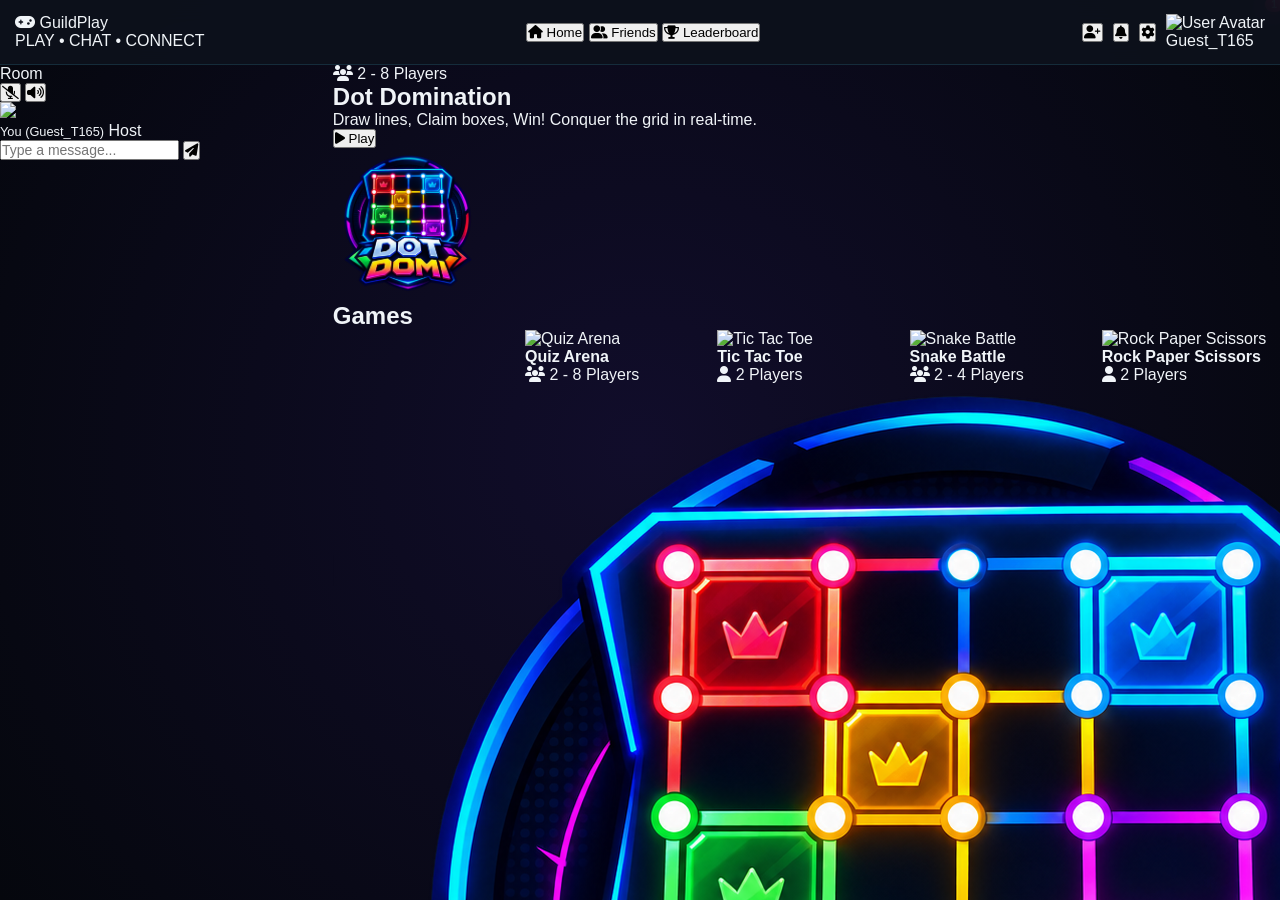
==== commit 18e80f2c: "Add files via upload" ====
--- a/index.html
+++ b/index.html
@@ -3,328 +3,372 @@
 <head>
     <meta charset="UTF-8">
     <meta name="viewport" content="width=device-width, initial-scale=1.0, maximum-scale=1.0, user-scalable=no">
-    <title>GuildPlay - Multiplayer Arcade Hub</title>
-    <!-- PWA Manifest -->
-    <link rel="manifest" href="manifest.json">
-    <meta name="mobile-web-app-capable" content="yes">
-    <meta name="apple-mobile-web-app-capable" content="yes">
-    <meta name="apple-mobile-web-app-status-bar-style" content="black-translucent">
-        <!-- Supabase JS Client CDN -->
-    <script src="https://cdn.jsdelivr.net/npm/@supabase/supabase-js@2"></script>
-    <!-- Custom CSS Link -->
-    <link rel="stylesheet" href="style.css">
+    <title>GuildPlay - Multiplayer Arcade</title>
+    <!-- Favicon -->
+    <link rel="icon" type="image/svg+xml" href="data:image/svg+xml,<svg xmlns='http://www.w3.org/2000/svg' viewBox='0 0 24 24' fill='%236366f1'><path d='M21 6H3c-1.1 0-2 .9-2 2v8c0 1.1.9 2 2 2h18c1.1 0 2-.9 2-2V8c0-1.1-.9-2-2-2zm-10 7H8v3H6v-3H3v-2h3V8h2v3h3v2zm4.5 2c-.83 0-1.5-.67-1.5-1.5s.67-1.5 1.5-1.5 1.5.67 1.5 1.5-.67 1.5-1.5 1.5zm4-3c-.83 0-1.5-.67-1.5-1.5S18.67 9 19.5 9s1.5.67 1.5 1.5-.67 1.5-1.5 1.5z'/></svg>">
+    <!-- Google Fonts -->
+    <link href="https://fonts.googleapis.com/css2?family=Plus+Jakarta+Sans:wght@400;500;600;700;800&family=Space+Grotesk:wght@500;700&family=JetBrains+Mono:wght@500&display=swap" rel="stylesheet">
     <!-- FontAwesome for Icons -->
     <link rel="stylesheet" href="https://cdnjs.cloudflare.com/ajax/libs/font-awesome/6.4.0/css/all.min.css">
+    <!-- Custom CSS Link (Only Once) -->
+    <link rel="stylesheet" href="style.css">
+    <!-- Canvas Confetti Library -->
+    <script src="https://cdn.jsdelivr.net/npm/canvas-confetti@1.6.0/dist/confetti.browser.min.js"></script>
+    <!-- Supabase JS Client -->
+    <script src="https://cdn.jsdelivr.net/npm/@supabase/supabase-js@2"></script>
 </head>
 <body class="theme-cyberpunk">
 
     <!-- Landscape Lock / Rotate Device Overlay for Mobile -->
     <div id="orientation-overlay">
-        <div class="rotate-phone-icon"><i class="fa-solid fa-mobile-screen-button"></i></div>
-        <h2>Please Rotate Your Device</h2>
+        <i class="fa-solid fa-mobile-screen-button rotate-icon"></i>
+        <h3>Please Rotate Your Device</h3>
         <p>GuildPlay is designed to run exclusively in Landscape Mode.</p>
     </div>
 
+    <!-- Header -->
     <header class="arcade-header" id="arcade-header">
-        <div class="logo-area" id="header-logo-area">
-            <i class="fa-solid fa-gamepad"></i>
-            <div>
-                <span><span style="color: var(--neon-blue);">Guild</span><span style="color: white;">Play</span></span>
-                <span class="logo-sub">Play · Chat · Connect</span>
-            </div>
-        </div>
-        
-        <nav class="nav-tabs" id="main-nav-tabs">
-            <button class="tab-btn active" data-tab="home"><i class="fa-solid fa-house"></i> Home</button>
-            <button class="tab-btn" data-tab="friends"><i class="fa-solid fa-user-group"></i> Friends</button>
-            <button class="tab-btn inactive-tab" data-tab="leaderboard" title="Coming Soon"><i class="fa-solid fa-trophy"></i> Leaderboard</button>
+        <div class="header-left">
+            <div class="brand-logo">
+                <i class="fa-solid fa-gamepad brand-icon"></i>
+                <span class="brand-name">GuildPlay</span>
+            </div>
+            <div class="brand-subtext">PLAY &bull; CHAT &bull; CONNECT</div>
+        </div>
+
+        <nav class="header-nav">
+            <button class="nav-tab active" id="tab-home" onclick="switchMainTab('home')">
+                <i class="fa-solid fa-house"></i>
+                <span>Home</span>
+            </button>
+            <button class="nav-tab" id="tab-friends" onclick="switchMainTab('friends')">
+                <i class="fa-solid fa-user-group"></i>
+                <span>Friends</span>
+            </button>
+            <button class="nav-tab" id="tab-leaderboard" onclick="switchMainTab('leaderboard')">
+                <i class="fa-solid fa-trophy"></i>
+                <span>Leaderboard</span>
+            </button>
         </nav>
 
         <div class="header-right">
-            <button class="icon-btn" id="notif-btn" title="Notifications"><i class="fa-solid fa-bell"></i><span class="badge" id="notif-badge">2</span></button>
-            <button class="icon-btn" id="settings-btn" title="Settings"><i class="fa-solid fa-gear"></i></button>
-            <div class="profile-trigger" id="profile-btn" title="Profile">
-                <img src="https://api.dicebear.com/7.x/bottts/svg?seed=Admin" id="header-avatar-img" alt="avatar">
-                <div class="p-info">
-                    <span class="p-name" id="header-username">RightClick</span>
-                </div>
+            <!-- Header Invite Button -->
+            <button class="header-icon-btn" id="btn-header-invite" title="Invite Friends" onclick="openInviteModal()">
+                <i class="fa-solid fa-user-plus"></i>
+            </button>
+
+            <!-- Notifications Button -->
+            <button class="header-icon-btn" id="btn-header-notif" title="Notifications">
+                <i class="fa-solid fa-bell"></i>
+                <span class="notif-badge" id="notif-badge" style="display: none;">0</span>
+            </button>
+
+            <!-- Audio Settings Button -->
+            <button class="header-icon-btn" id="btn-header-settings" title="Audio Settings">
+                <i class="fa-solid fa-gear"></i>
+            </button>
+
+            <!-- User Profile Chip -->
+            <div class="user-profile-chip" id="btn-header-profile" title="My Profile">
+                <div class="user-avatar-wrap">
+                    <img src="https://api.dicebear.com/7.x/bottts/svg?seed=Guest" alt="User Avatar" class="user-avatar" id="header-avatar-img">
+                    <span class="online-dot"></span>
+                </div>
+                <span class="user-handle" id="header-username">Guest</span>
             </div>
         </div>
     </header>
 
+    <!-- Global App Backdrop (No Blur) -->
+    <div class="drawer-backdrop" id="drawer-backdrop"></div>
+
+    <!-- NOTIFICATION DRAWER -->
     <div class="side-drawer" id="notif-drawer">
         <div class="drawer-header">
-            <h3>Notifications</h3>
-            <button id="clear-notif-btn">Clear All</button>
-        </div>
-        <div class="notif-list" id="notif-list">
-            <div class="notif-item">
-                <i class="fa-solid fa-user-plus" style="color: var(--neon-blue); font-size: 1.1rem;"></i>
-                <div><b>PixelQueen</b> sent you a friend request.</div>
-            </div>
-        </div>
-    </div>
-
+            <h3><i class="fa-solid fa-bell"></i> Notifications</h3>
+            <button class="drawer-close" id="close-notif-drawer"><i class="fa-solid fa-xmark"></i></button>
+        </div>
+        <div class="drawer-body">
+            <div class="notif-list" id="notif-list">
+                <div class="notif-empty" style="text-align: center; color: var(--text-muted); padding: 2rem 1rem;">
+                    <i class="fa-regular fa-bell-slash" style="font-size: 2rem; margin-bottom: 0.5rem; display: block;"></i>
+                    No new notifications
+                </div>
+            </div>
+        </div>
+    </div>
+
+    <!-- SETTINGS DRAWER -->
     <div class="side-drawer" id="settings-drawer">
         <div class="drawer-header">
-            <h3>Settings</h3>
-            <button id="close-settings-drawer-btn">Close</button>
-        </div>
-        <div style="display: flex; flex-direction: column; gap: 15px; margin-top: 10px;">
-            <div style="display: flex; flex-direction: column; gap: 8px;">
-                <span style="font-size: 0.9rem; font-weight: 700; color: var(--neon-blue);">Theme Style</span>
-                <div style="display: flex; flex-direction: column; gap: 6px; padding-left: 5px;">
-                    <label style="display: flex; align-items: center; gap: 8px; font-size: 0.85rem; cursor: pointer;">
-                        <input type="radio" name="theme-radio" value="theme-cyberpunk" checked style="accent-color: var(--neon-blue); width: 16px; height: 16px; cursor: pointer;"> Cyberpunk Blue
+            <h3><i class="fa-solid fa-gear"></i> Settings</h3>
+            <button class="drawer-close" id="close-settings-drawer"><i class="fa-solid fa-xmark"></i></button>
+        </div>
+        <div class="drawer-body">
+            <div class="settings-group">
+                <h4>Audio</h4>
+                <div class="setting-item">
+                    <span>Sound Effects</span>
+                    <label class="switch">
+                        <input type="checkbox" id="sfx-toggle" checked>
+                        <span class="slider"></span>
                     </label>
-                    <label style="display: flex; align-items: center; gap: 8px; font-size: 0.85rem; cursor: pointer;">
-                        <input type="radio" name="theme-radio" value="theme-matrix" style="accent-color: var(--neon-blue); width: 16px; height: 16px; cursor: pointer;"> Matrix Green
+                </div>
+                <div class="setting-item">
+                    <span>Background Music</span>
+                    <label class="switch">
+                        <input type="checkbox" id="theme-music-toggle">
+                        <span class="slider"></span>
                     </label>
-                    <label style="display: flex; align-items: center; gap: 8px; font-size: 0.85rem; cursor: pointer;">
-                        <input type="radio" name="theme-radio" value="theme-sunset" style="accent-color: var(--neon-blue); width: 16px; height: 16px; cursor: pointer;"> Sunset Neon
-                    </label>
-                </div>
-            </div>
-            <div class="setting-row">
-                <span>Theme Music</span>
-                <input type="checkbox" id="theme-music-toggle" checked style="accent-color: var(--neon-blue); width: 18px; height: 18px; cursor: pointer;">
-            </div>
-            <div class="setting-row" style="flex-direction: column; align-items: flex-start; gap: 6px;">
-                <span>Music Volume</span>
-                <input type="range" min="0" max="1" step="0.05" value="0.4" class="volume-slider" id="music-volume-slider">
-            </div>
-            <div class="setting-row">
-                <span>Sound Effects (SFX)</span>
-                <input type="checkbox" id="sfx-toggle" checked style="accent-color: var(--neon-blue); width: 18px; height: 18px; cursor: pointer;">
-            </div>
-        </div>
-    </div>
-
+                </div>
+                <div class="setting-item">
+                    <span>Music Volume</span>
+                    <input type="range" min="0" max="100" value="40" class="range-slider" id="music-vol-slider">
+                </div>
+            </div>
+        </div>
+    </div>
+
+    <!-- PROFILE DRAWER -->
     <div class="side-drawer" id="profile-drawer">
         <div class="drawer-header">
-            <h3>Profile</h3>
-            <button id="close-profile-drawer-btn">Close</button>
-        </div>
-        <div style="display: flex; flex-direction: column; align-items: center; gap: 14px; margin-top: 5px;">
-            <img src="https://api.dicebear.com/7.x/bottts/svg?seed=Admin" id="profile-drawer-pic" style="width: 70px; height: 70px; border-radius: 50%; border: 2px solid var(--neon-blue); background: #1a2236;" alt="Player Pic">
-            <div id="profile-drawer-name" style="font-weight: 700; font-size: 1.05rem; color: var(--text-main);">RightClick</div>
-            <div id="profile-drawer-uid" style="font-size: 0.75rem; color: var(--text-muted); background: rgba(0,0,0,0.3); padding: 4px 8px; border-radius: 6px; border: 1px solid var(--border-color);">UID: GP-984210</div>
-
-            <div style="display: flex; flex-direction: column; gap: 6px; width: 100%; margin-top: 10px;">
-                <label style="font-size: 0.75rem; color: var(--text-muted);">Change Username (Max 20 chars)</label>
-                <input type="text" id="username-input" value="RightClick" maxlength="20" style="background: rgba(0,0,0,0.4); border: 1px solid var(--border-color); padding: 8px 12px; border-radius: 8px; color: white; outline: none; font-size: 0.85rem;">
-            </div>
-            <p class="modal-sub" style="align-self: flex-start;">Choose Avatar:</p>
-            <div class="avatar-grid" id="avatar-grid"></div>
-            <div class="modal-footer" style="margin-top: 10px; width: 100%;">
-                <button class="modal-btn-save" id="profile-save-btn" style="width: 100%;">Save Changes</button>
-            </div>
-        </div>
-    </div>
-
-    <div class="arcade-main-container" id="main-container">
-        
-        <aside class="sidebar left-sidebar" id="left-sidebar">
-            <div class="sidebar-header">
-                <span id="party-title-text">Group (<span id="group-member-count">3</span>)</span>
-                <div style="display:flex; align-items:center; gap:6px;">
-                    <button class="control-icon-btn" id="mic-toggle-btn" title="Toggle Mic"><i class="fa-solid fa-microphone"></i></button>
-                    <button class="control-icon-btn" id="speaker-toggle-btn" title="Mute/Unmute Audio"><i class="fa-solid fa-volume-high"></i></button>
-                    <button class="control-icon-btn" id="open-invite-modal-btn" title="Invite Friends" style="background: rgba(76, 201, 240, 0.15); border-color: var(--neon-blue); color: var(--neon-blue);"><i class="fa-solid fa-user-plus"></i></button>
-                </div>
-            </div>
-
-            <div class="party-members-grid" id="party-members-wrapper">
-                <div class="party-member" data-username="RightClick" onclick="openMemberActionModal('RightClick', true)">
-                    <div class="party-member-left">
-                        <i class="fa-solid fa-microphone speaking-mic" id="mic-rightclick"></i>
-                        <div class="avatar-wrapper avatar-ring-online" style="width:24px;height:24px; display:flex; align-items:center; justify-content:center;">
-                            <img src="https://api.dicebear.com/7.x/bottts/svg?seed=Admin" class="mini-avatar admin-glow" style="width:20px;height:20px; border-radius:50%;">
-                        </div>
-                        <span class="member-name admin-text">You</span>
-                    </div>
-                </div>
-                <div class="party-member" data-username="Mochi" onclick="openMemberActionModal('Mochi', false)">
-                    <div class="party-member-left">
-                        <i class="fa-solid fa-microphone speaking-mic active" id="mic-mochi"></i>
-                        <div class="avatar-wrapper avatar-ring-online" style="width:24px;height:24px; display:flex; align-items:center; justify-content:center;">
-                            <img src="https://api.dicebear.com/7.x/bottts/svg?seed=Mochi" class="mini-avatar" style="width:20px;height:20px; border-radius:50%;">
-                        </div>
-                        <span class="member-name">Mochi</span>
-                    </div>
-                </div>
-                <div class="party-member" data-username="NovaX" onclick="openMemberActionModal('NovaX', false)">
-                    <div class="party-member-left">
-                        <i class="fa-solid fa-microphone speaking-mic" id="mic-novax"></i>
-                        <div class="avatar-wrapper avatar-ring-online" style="width:24px;height:24px; display:flex; align-items:center; justify-content:center;">
-                            <img src="https://api.dicebear.com/7.x/bottts/svg?seed=Nova" class="mini-avatar" style="width:20px;height:20px; border-radius:50%;">
-                        </div>
-                        <span class="member-name">NovaX</span>
-                    </div>
-                </div>
-            </div>
-
-            <div class="party-chat-container">
-                <div style="display: flex; justify-content: space-between; align-items: center; font-size: 0.75rem; color: var(--text-muted);">
-                    <span>Chat</span>
-                    <div style="display:flex; align-items:center; gap:8px;">
-                        <button class="collapse-btn" id="collapse-party-btn" title="Collapse Party" style="background:transparent; border:none; color:var(--text-muted); cursor:pointer;"><i class="fa-solid fa-chevron-up" id="party-collapse-icon"></i></button>
-                    </div>
-                </div>
-                <div class="party-divider"></div>
-                <div class="chat-messages" id="chat-messages">
-                    <div class="chat-msg"><span class="c-user">Mochi:</span> hey everyone!</div>
-                    <div class="chat-msg"><span class="c-user">NovaX:</span> lets do dot domination?</div>
-                </div>
-                
-                <div class="emoji-tray hidden-tray" id="emoji-tray">
-                    <button class="emoji-btn" data-emoji="🔥">🔥</button>
-                    <button class="emoji-btn" data-emoji="👑">👑</button>
-                    <button class="emoji-btn" data-emoji="😂">😂</button>
-                    <button class="emoji-btn" data-emoji="💀">💀</button>
-                    <button class="emoji-btn" data-emoji="🎮">🎮</button>
-                    <button class="emoji-btn" data-emoji="❤️">❤️</button>
-                    <button class="emoji-btn" data-emoji="🌹">🌹</button>
-                </div>
-
-                <div class="chat-input-box">
-                    <button class="flat-icon-btn" id="emoji-toggle-btn" title="Toggle Emojis"><i class="fa-regular fa-face-smile"></i></button>
-                    <input type="text" id="chat-input" maxlength="100" placeholder="Type a message...">
-                    <button class="send-msg-btn" id="send-chat-btn" title="Send Message"><i class="fa-solid fa-paper-plane"></i></button>
-                </div>
-            </div>
-        </aside>
-
-        <main class="center-hub" id="center-hub">
-            <section class="hero-banner animated-bg" id="hero-banner">
-                <div class="shooting-star"></div>
-                <div class="shooting-star"></div>
-                <div class="shooting-star"></div>
-                
-                <div class="random-dot" style="top: 20%; left: 15%; width: 3px; height: 3px;"></div>
-                <div class="random-dot" style="top: 75%; left: 45%; width: 2px; height: 2px;"></div>
-                <div class="random-dot" style="top: 30%; left: 70%; width: 4px; height: 4px;"></div>
-                <div class="random-dot" style="top: 80%; left: 85%; width: 2px; height: 2px;"></div>
-                
-                <div class="gemini-star" style="top: 15%; left: 40%;"></div>
-                <div class="gemini-star" style="top: 65%; left: 20%;"></div>
-                <div class="gemini-star" style="top: 25%; left: 85%;"></div>
-
-                <div class="hero-content">
-                    <h1 id="hero-game-title">Dot Domination</h1>
-                    <div class="hero-subtitle">
-                        <span id="hero-player-count">👥 2 - 8 Players</span>
-                        <span id="hero-game-desc">Draw lines. Claim boxes. Win! Conquer the grid and outsmart your opponents in high-speed multiplayer action.</span>
-                    </div>
-                    <button class="play-now-btn" id="launch-game-btn"><i class="fa-solid fa-play"></i> Play</button>
-                </div>
-                <img id="hero-banner-img" src="https://images.unsplash.com/photo-1618005182384-a83a8bd57fbe?w=300" alt="Banner Art">
-            </section>
-
-            <section class="games-section">
-                <div class="games-section-header">
-                    <h2>Games</h2>
-                </div>
-                <div class="games-grid" id="games-grid-container">
-                    <div class="game-card active-card" data-game="dot-domination" data-title="Dot Domination" data-desc="Draw lines. Claim boxes. Win! Conquer the grid and outsmart your opponents in high-speed multiplayer action." data-players="👥 2 - 8 Players" data-image="DotDom.png">
-                        <div class="card-thumb">
-                            <img src="DotDom.png" alt="Dot Domination">
-                        </div>
-                        <h3>Dot Domination</h3>
-                        <div class="game-card-meta">
-                            <span>👥 2 - 8 Players</span>
-                        </div>
-                    </div>
-                    <div class="game-card" data-game="quiz-arena" data-title="Quiz Arena" data-desc="Test your knowledge. Beat your friends in real-time trivia battles across multiple categories!" data-players="👥 2 - 6 Players" data-image="https://images.unsplash.com/photo-1606326608606-aa0b62935f2b?w=300">
-                        <div class="card-thumb">
-                            <img src="https://images.unsplash.com/photo-1606326608606-aa0b62935f2b?w=300" alt="Quiz Arena">
-                        </div>
-                        <h3>Quiz Arena</h3>
-                        <div class="game-card-meta">
-                            <span>👥 2 - 6 Players</span>
-                        </div>
-                    </div>
-                    <div class="game-card" data-game="tictactoe" data-title="Tic Tac Toe" data-desc="Simple. Strategic. Addictive. Classic gameplay with futuristic neon styling and quick matchmaking!" data-path="tic-tac-toe.html" data-players="👥 2 Players" data-image="tactato.png">
-                        <div class="card-thumb">
-                            <img src="tactato.png" alt="Tic Tac Toe">
-                        </div>
-                        <h3>Tic Tac Toe</h3>
-                        <div class="game-card-meta">
-                            <span>👥 2 Players</span>
-                        </div>
-                    </div>
-                    <div class="game-card" data-game="snake-battle" data-title="Snake Battle" data-desc="Eat, grow, outlast. Navigate the arena and trap rival players in glowing neon trails!" data-path="snake.html" data-players="👥 2 - 4 Players" data-image="snak.html">
-                        <div class="card-thumb">
-                            <img src="snak.png" alt="Snake Battle">
-                        </div>
-                        <h3>Snake Battle</h3>
-                        <div class="game-card-meta">
-                            <span>👥 2 - 4 Players</span>
-                        </div>
-                    </div>
-                    <div class="game-card" data-game="rps" data-title="Rock Paper Scissors" data-desc="Quick reflexes, neon aesthetics, and thrilling hand duel battles!" data-path="rps.html" data-players="👥 2 Players" data-image="TTtoIMG.png">
-                        <div class="card-thumb">
-                            <img src="TTtoIMG.png" alt="Rock Paper Scissors">
-                        </div>
-                        <h3>Rock Paper Scissors</h3>
-                        <div class="game-card-meta">
-                            <span>👥 2 Players</span>
-                        </div>
-                    </div>
-                </div>
-            </section>
-        </main>
-
-    </div>
-
-    <!-- Right-Side Drawer for Invite Friends -->
+            <h3><i class="fa-solid fa-user"></i> Player Profile</h3>
+            <button class="drawer-close" id="close-profile-drawer"><i class="fa-solid fa-xmark"></i></button>
+        </div>
+        <div class="drawer-body">
+            <div class="profile-preview">
+                <img src="https://api.dicebear.com/7.x/bottts/svg?seed=Guest" id="profile-avatar-large" alt="Large Avatar">
+                <h4 id="profile-display-name">Guest</h4>
+                <span class="uid-tag" id="profile-uid-display">GP-000000</span>
+                <span id="profile-account-badge" style="font-size: 0.75rem; color: var(--warning, #f59e0b); display: block; margin-top: 4px;">Guest Account (Local)</span>
+            </div>
+
+            <div class="input-form-group">
+                <label>Username</label>
+                <input type="text" id="profile-username-input" placeholder="Enter username...">
+            </div>
+
+            <div class="input-form-group" style="margin-top: 1rem;">
+                <label>Email (Register to Chat & Add Friends)</label>
+                <input type="email" id="profile-email-input" placeholder="player@example.com">
+                <small id="email-help-text" style="color: var(--text-muted); font-size: 0.7rem; display: block; margin-top: 4px;">Once registered, this email becomes permanent.</small>
+            </div>
+
+            <div class="input-form-group" style="margin-top: 1rem;">
+                <label>Choose Avatar</label>
+                <div class="avatar-selection-grid" id="avatar-selection-grid"></div>
+            </div>
+
+            <button class="btn-primary" id="save-profile-btn" style="width: 100%; margin-top: 1.5rem;">Save & Register</button>
+        </div>
+    </div>
+
+    <!-- INVITE DRAWER -->
     <div class="side-drawer" id="invite-drawer">
         <div class="drawer-header">
-            <h3>Invite Friends to Party</h3>
-            <button id="close-invite-modal">Close</button>
-        </div>
-        <div style="display: flex; flex-direction: column; gap: 12px; margin-top: 5px;">
-            <p class="modal-sub">Share direct room joining link:</p>
-            <div style="display: flex; gap: 6px;">
-                <input type="text" id="room-invite-link" value="https://pixelplay.hub/room?id=dot_room_9824" readonly style="flex: 1; background: rgba(0,0,0,0.5); border: 1px solid var(--border-color); padding: 6px 10px; border-radius: 6px; color: var(--neon-blue); font-size: 0.75rem;">
-                <button class="invite-party-btn" id="copy-link-btn" style="background: rgba(76, 201, 240, 0.15); border: 1px solid var(--neon-blue); color: var(--neon-blue); padding: 5px 12px; border-radius: 6px; font-size: 0.75rem; cursor: pointer; font-weight: 700;">Copy</button>
-            </div>
-            <p class="modal-sub" style="margin-top: 6px;">Or invite online friends directly:</p>
-            <div style="display: flex; flex-direction: column; gap: 6px; max-height: 200px; overflow-y: auto;">
-                <div class="find-result-card" style="margin-top:0;">
-                    <div style="display:flex; align-items:center; gap:8px;">
-                        <img src="https://api.dicebear.com/7.x/bottts/svg?seed=Bunny" style="width:26px;height:26px;border-radius:50%;">
-                        <span style="font-size:0.8rem; font-weight:600;">PixelBunny</span>
-                    </div>
-                    <button class="add-btn" onclick="triggerNotificationToast('Room invite sent to PixelBunny!')">Invite</button>
-                </div>
-                <div class="find-result-card" style="margin-top:0;">
-                    <div style="display:flex; align-items:center; gap:8px;">
-                        <img src="https://api.dicebear.com/7.x/bottts/svg?seed=Shadow" style="width:26px;height:26px;border-radius:50%;">
-                        <span style="font-size:0.8rem; font-weight:600;">ShadowFox</span>
-                    </div>
-                    <button class="add-btn" onclick="triggerNotificationToast('Room invite sent to ShadowFox!')">Invite</button>
-                </div>
-            </div>
-        </div>
-    </div>
-
-    <!-- Right-Side Drawer for Member Actions -->
-    <div class="side-drawer" id="member-action-drawer">
-        <div class="drawer-header">
-            <h3 id="member-action-title">Player Action</h3>
-            <button onclick="closeAllDrawers()">Close</button>
-        </div>
-        <div id="member-action-buttons" style="display: flex; flex-direction: column; gap: 12px; margin-top: 15px;"></div>
-    </div>
-
-    <!-- Background Backdrop for Drawers on Mobile -->
-    <div class="modal-backdrop" id="modal-backdrop"></div>
-    
-    <!-- Single Notification Toast directly under Bell Icon -->
-    <div class="single-notif-toast" id="single-notif-toast"></div>
-
-    <!-- Custom JS Link -->
+            <h3><i class="fa-solid fa-share-nodes"></i> Invite to Room</h3>
+            <button class="drawer-close" id="close-invite-drawer"><i class="fa-solid fa-xmark"></i></button>
+        </div>
+        <div class="drawer-body">
+            <div class="invite-link-box">
+                <label>Room URL</label>
+                <div class="copy-input-group">
+                    <input type="text" id="room-invite-link" readonly value="">
+                    <button class="btn-primary" id="copy-invite-btn"><i class="fa-regular fa-copy"></i> Copy</button>
+                </div>
+            </div>
+            <div style="margin-top: 1.5rem; text-align: center; color: var(--text-muted); font-size: 0.85rem;">
+                Share this unique link with friends to play and chat together in this room.
+            </div>
+        </div>
+    </div>
+
+    <!-- MAIN APP CONTAINER -->
+    <main class="arcade-main-container" id="main-container">
+        <!-- LEFT: Group & Voice Box -->
+        <section class="side-box group-box" id="group-box">
+            <div class="box-header">
+                <div class="title-with-badge">
+                    <span class="box-title">Room</span>
+                    <span class="badge" id="party-count-badge">1</span>
+                </div>
+                <div class="voice-controls">
+                    <button class="icon-toggle-btn" id="voice-mute-toggle" title="Toggle Mic">
+                        <i class="fa-solid fa-microphone-slash"></i>
+                    </button>
+                    <button class="icon-toggle-btn" id="audio-deafen-toggle" title="Toggle Sound">
+                        <i class="fa-solid fa-volume-high"></i>
+                    </button>
+                </div>
+            </div>
+
+            <!-- Members List: Dynamic Only -->
+            <div class="group-members-list" id="group-members-list">
+                <div class="member-item self-item" id="member-self">
+                    <img src="https://api.dicebear.com/7.x/bottts/svg?seed=Guest" class="member-avatar" id="group-self-avatar">
+                    <div class="member-info">
+                        <span class="member-name" id="group-self-name">You (Guest)</span>
+                        <span class="member-role">Host</span>
+                    </div>
+                    <div class="member-voice-indicator" id="self-mic-indicator" style="display: none;">
+                        <i class="fa-solid fa-microphone"></i>
+                    </div>
+                </div>
+            </div>
+
+            <!-- In-Room Chat Stream -->
+            <div class="room-chat-wrapper">
+                <div class="chat-messages-container" id="chat-messages-container"></div>
+                <div class="chat-input-bar">
+                    <input type="text" id="chat-input" placeholder="Type a message..." maxlength="120">
+                    <button id="chat-send-btn"><i class="fa-solid fa-paper-plane"></i></button>
+                </div>
+            </div>
+        </section>
+
+        <!-- CENTER: Content Showcase -->
+        <section class="center-content-area" id="center-content">
+            <!-- HOME TAB -->
+            <div class="tab-pane active" id="pane-home">
+                <div class="hero-feature-banner" id="hero-banner">
+                    <div class="hero-details">
+                        <div class="badge-tag"><i class="fa-solid fa-users"></i> 2 - 8 Players</div>
+                        <h1 class="hero-game-title" id="hero-title">Dot Domination</h1>
+                        <p class="hero-game-desc" id="hero-desc">Draw lines, Claim boxes, Win! Conquer the grid in real-time.</p>
+                        <div class="hero-cta-group">
+                            <button class="btn-play-large" id="btn-hero-play"><i class="fa-solid fa-play"></i> Play</button>
+                        </div>
+                    </div>
+                    <div class="hero-media-wrap">
+                        <div class="hero-media-glow"></div>
+                        <img src="DotDom.png" alt="Dot Domination Poster" class="hero-img-banner" id="hero-banner-img">
+                    </div>
+                </div>
+
+                <div class="games-shelf-section">
+                    <h2 class="shelf-heading">Games</h2>
+                    <div class="games-grid">
+                        <div class="game-item-card active-card" onclick="selectGameBanner('Dot Domination')">
+                            <img src="DotDom.png" alt="Dot Dom">
+                            <div class="card-meta">
+                                <h4>Dot Domination</h4>
+                                <span><i class="fa-solid fa-users"></i> 2 - 8 Players</span>
+                            </div>
+                        </div>
+                        <div class="game-item-card" onclick="selectGameBanner('Quiz Arena')">
+                            <img src="Quiz.png" alt="Quiz Arena">
+                            <div class="card-meta">
+                                <h4>Quiz Arena</h4>
+                                <span><i class="fa-solid fa-users"></i> 2 - 8 Players</span>
+                            </div>
+                        </div>
+                        <div class="game-item-card" onclick="selectGameBanner('Tic Tac Toe')">
+                            <img src="TicTac.png" alt="Tic Tac Toe">
+                            <div class="card-meta">
+                                <h4>Tic Tac Toe</h4>
+                                <span><i class="fa-solid fa-user"></i> 2 Players</span>
+                            </div>
+                        </div>
+                        <div class="game-item-card" onclick="selectGameBanner('Snake Battle')">
+                            <img src="snake.png" alt="Snake Battle">
+                            <div class="card-meta">
+                                <h4>Snake Battle</h4>
+                                <span><i class="fa-solid fa-users"></i> 2 - 4 Players</span>
+                            </div>
+                        </div>
+                        <div class="game-item-card" onclick="selectGameBanner('Rock Paper Scissors')">
+                            <img src="RockPaper.png" alt="Rock Paper Scissors">
+                            <div class="card-meta">
+                                <h4>Rock Paper Scissors</h4>
+                                <span><i class="fa-solid fa-user"></i> 2 Players</span>
+                            </div>
+                        </div>
+                    </div>
+                </div>
+            </div>
+
+            <!-- FRIENDS TAB -->
+            <div class="tab-pane" id="pane-friends" style="display: none;">
+                <div class="friends-layout">
+                    <div class="friends-sidebar">
+                        <div class="friends-subtabs">
+                            <button class="subtab-btn active" id="subtab-all" onclick="switchFriendsSubtab('all')">Friends</button>
+                            <button class="subtab-btn" id="subtab-pending" onclick="switchFriendsSubtab('pending')">Requests</button>
+                            <button class="subtab-btn" id="subtab-blocked" onclick="switchFriendsSubtab('blocked')">Blocked</button>
+                            <button class="subtab-btn" id="subtab-add" onclick="switchFriendsSubtab('add')">Add Friend</button>
+                        </div>
+                        <div class="friends-list-container" id="friends-list-container"></div>
+                    </div>
+                    <div class="friends-chat-view" id="friends-chat-view">
+                        <!-- Action header hidden until a friend is selected -->
+                        <div class="friends-chat-header" id="friends-chat-header" style="display: none;">
+                            <div class="active-friend-info">
+                                <img src="" id="chat-friend-avatar" class="mini-avatar">
+                                <span id="chat-friend-name">Select Friend</span>
+                            </div>
+                            <div class="friend-action-btns">
+                                <button class="btn-action-small danger" onclick="unfriendCurrentTarget()"><i class="fa-solid fa-user-minus"></i> Unfriend</button>
+                                <button class="btn-action-small warning" onclick="blockCurrentTarget()"><i class="fa-solid fa-ban"></i> Block</button>
+                            </div>
+                        </div>
+                        <div class="friends-chat-messages" id="friends-chat-messages">
+                            <div class="chat-placeholder-state" id="friends-chat-placeholder" style="display: flex; height: 100%; align-items: center; justify-content: center; color: var(--text-muted);">
+                                Select a friend from the left list to chat.
+                            </div>
+                        </div>
+                        <div class="friends-chat-input-bar" id="friends-chat-input-bar" style="display: none;">
+                            <input type="text" id="friend-direct-input" placeholder="Type a message...">
+                            <button id="friend-send-direct-btn"><i class="fa-solid fa-paper-plane"></i></button>
+                        </div>
+                    </div>
+                </div>
+            </div>
+
+            <!-- LEADERBOARD TAB -->
+            <div class="tab-pane" id="pane-leaderboard" style="display: none;">
+                <div class="leaderboard-container">
+                    <h2>Global Leaderboard</h2>
+                    <div class="leaderboard-table-wrap">
+                        <table class="leaderboard-table">
+                            <thead>
+                                <tr>
+                                    <th>Rank</th>
+                                    <th>Player</th>
+                                    <th>Game</th>
+                                    <th>Score</th>
+                                </tr>
+                            </thead>
+                            <tbody id="leaderboard-tbody">
+                                <tr>
+                                    <td>#1</td>
+                                    <td>ShadowStrike</td>
+                                    <td>Dot Domination</td>
+                                    <td>14,250</td>
+                                </tr>
+                                <tr>
+                                    <td>#2</td>
+                                    <td>VortexRunner</td>
+                                    <td>Snake Battle</td>
+                                    <td>11,920</td>
+                                </tr>
+                            </tbody>
+                        </table>
+                    </div>
+                </div>
+            </div>
+
+            <!-- GAME FRAME / PLAY AREA CONTAINER -->
+            <div id="active-game-overlay" style="display: none;">
+                <div class="game-overlay-header">
+                    <button class="btn-action-small" id="btn-close-game"><i class="fa-solid fa-arrow-left"></i> Exit Game</button>
+                    <span id="active-game-title">Game Title</span>
+                </div>
+                <div id="game-mount-point" class="game-viewport"></div>
+            </div>
+        </section>
+    </main>
+
+    <!-- Custom Script -->
     <script src="script.js"></script>
 </body>
-</html>
+</html>
--- a/style.css
+++ b/style.css
@@ -263,7 +263,8 @@
     flex-direction: column;
     padding: 16px;
     gap: 12px;
-    backdrop-filter: blur(15px);
+    backdrop-filter: none !important;
+    -webkit-backdrop-filter: none !important;
     box-shadow: -5px 0 25px rgba(0,0,0,0.8);
     overflow-y: auto;
     overflow-x: hidden;
@@ -667,16 +668,24 @@
     color: var(--text-muted);
 }
 
-.modal-backdrop {
+.modal-backdrop,
+.drawer-backdrop {
     position: fixed;
-    top: 0; 
+    top: 65px; 
     left: 0; 
-    width: 100%; 
-    height: 100vh;
-    background: rgba(0,0,0,0.6);
+    width: 100vw; 
+    height: calc(100vh - 65px);
+    height: calc(100dvh - 65px);
+    background: rgba(0, 0, 0, 0.25);
     display: none;
     z-index: 250;
-    backdrop-filter: blur(4px);
+    backdrop-filter: none !important;
+    -webkit-backdrop-filter: none !important;
+}
+
+.modal-backdrop.active,
+.drawer-backdrop.active {
+    display: block;
 }
 
 .setting-row {
@@ -1074,4 +1083,4 @@
         padding: 3px 5px !important;
         font-size: 0.62rem !important;
     }
-}+}
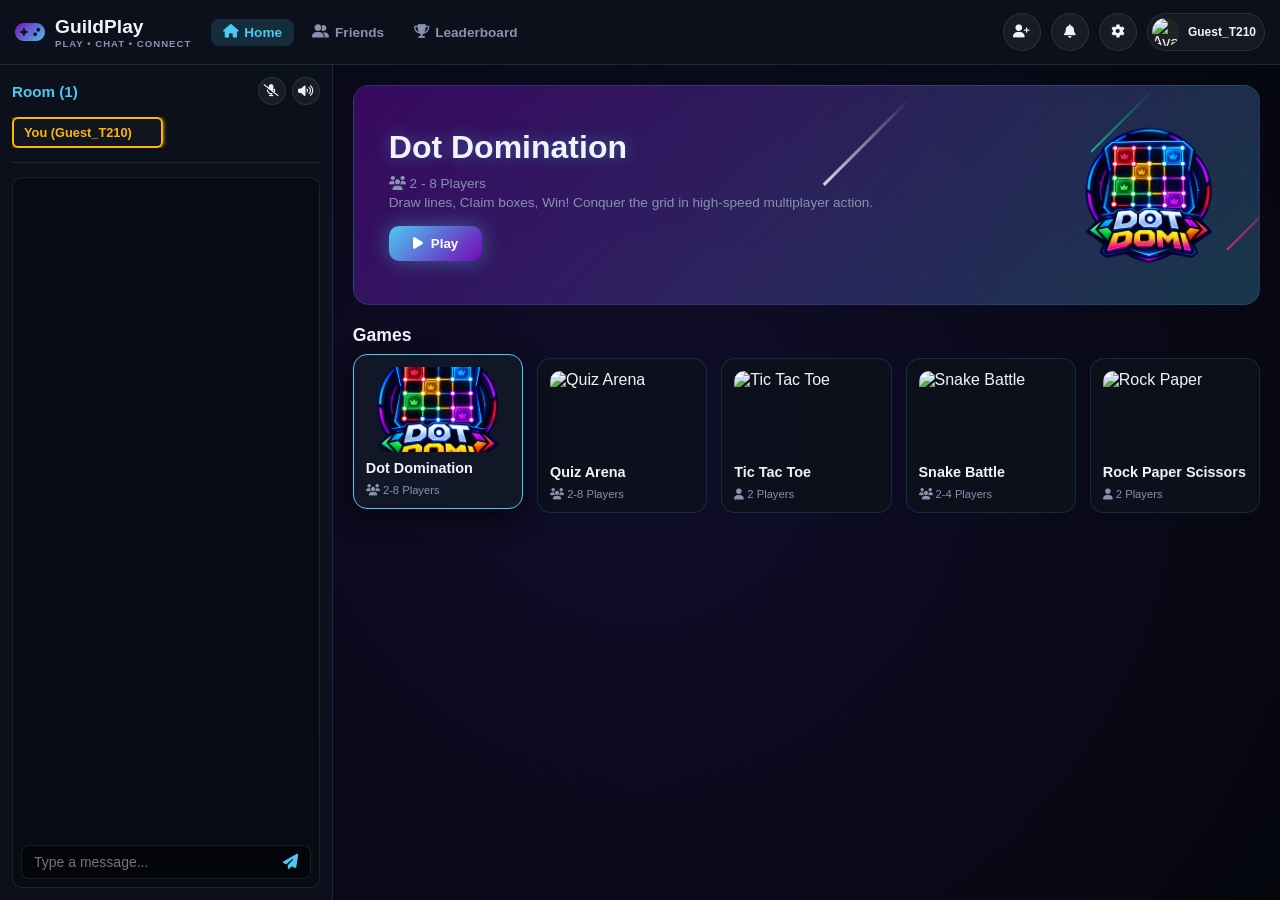
==== commit ca264648: "Update index.html" ====
--- a/index.html
+++ b/index.html
@@ -4,96 +4,81 @@
     <meta charset="UTF-8">
     <meta name="viewport" content="width=device-width, initial-scale=1.0, maximum-scale=1.0, user-scalable=no">
     <title>GuildPlay - Multiplayer Arcade</title>
-    <!-- Favicon -->
-    <link rel="icon" type="image/svg+xml" href="data:image/svg+xml,<svg xmlns='http://www.w3.org/2000/svg' viewBox='0 0 24 24' fill='%236366f1'><path d='M21 6H3c-1.1 0-2 .9-2 2v8c0 1.1.9 2 2 2h18c1.1 0 2-.9 2-2V8c0-1.1-.9-2-2-2zm-10 7H8v3H6v-3H3v-2h3V8h2v3h3v2zm4.5 2c-.83 0-1.5-.67-1.5-1.5s.67-1.5 1.5-1.5 1.5.67 1.5 1.5-.67 1.5-1.5 1.5zm4-3c-.83 0-1.5-.67-1.5-1.5S18.67 9 19.5 9s1.5.67 1.5 1.5-.67 1.5-1.5 1.5z'/></svg>">
-    <!-- Google Fonts -->
-    <link href="https://fonts.googleapis.com/css2?family=Plus+Jakarta+Sans:wght@400;500;600;700;800&family=Space+Grotesk:wght@500;700&family=JetBrains+Mono:wght@500&display=swap" rel="stylesheet">
-    <!-- FontAwesome for Icons -->
     <link rel="stylesheet" href="https://cdnjs.cloudflare.com/ajax/libs/font-awesome/6.4.0/css/all.min.css">
-    <!-- Custom CSS Link (Only Once) -->
     <link rel="stylesheet" href="style.css">
-    <!-- Canvas Confetti Library -->
     <script src="https://cdn.jsdelivr.net/npm/canvas-confetti@1.6.0/dist/confetti.browser.min.js"></script>
-    <!-- Supabase JS Client -->
     <script src="https://cdn.jsdelivr.net/npm/@supabase/supabase-js@2"></script>
 </head>
 <body class="theme-cyberpunk">
 
-    <!-- Landscape Lock / Rotate Device Overlay for Mobile -->
     <div id="orientation-overlay">
-        <i class="fa-solid fa-mobile-screen-button rotate-icon"></i>
-        <h3>Please Rotate Your Device</h3>
+        <i class="fa-solid fa-mobile-screen-button rotate-phone-icon"></i>
+        <h2>Please Rotate Your Device</h2>
         <p>GuildPlay is designed to run exclusively in Landscape Mode.</p>
     </div>
 
-    <!-- Header -->
-    <header class="arcade-header" id="arcade-header">
-        <div class="header-left">
-            <div class="brand-logo">
-                <i class="fa-solid fa-gamepad brand-icon"></i>
-                <span class="brand-name">GuildPlay</span>
-            </div>
-            <div class="brand-subtext">PLAY &bull; CHAT &bull; CONNECT</div>
-        </div>
-
-        <nav class="header-nav">
-            <button class="nav-tab active" id="tab-home" onclick="switchMainTab('home')">
-                <i class="fa-solid fa-house"></i>
-                <span>Home</span>
-            </button>
-            <button class="nav-tab" id="tab-friends" onclick="switchMainTab('friends')">
-                <i class="fa-solid fa-user-group"></i>
-                <span>Friends</span>
-            </button>
-            <button class="nav-tab" id="tab-leaderboard" onclick="switchMainTab('leaderboard')">
-                <i class="fa-solid fa-trophy"></i>
-                <span>Leaderboard</span>
-            </button>
-        </nav>
+    <!-- ARCADE HEADER -->
+    <header class="arcade-header">
+        <div class="logo-area">
+            <i class="fa-solid fa-gamepad"></i>
+            <div>
+                <span>GuildPlay</span>
+                <span class="logo-sub">Play &bull; Chat &bull; Connect</span>
+            </div>
+        </div>
+
+        <div class="nav-tabs">
+            <button class="tab-btn active" id="tab-home" onclick="switchMainTab('home')">
+                <i class="fa-solid fa-house"></i> Home
+            </button>
+            <button class="tab-btn" id="tab-friends" onclick="switchMainTab('friends')">
+                <i class="fa-solid fa-user-group"></i> Friends
+            </button>
+            <button class="tab-btn" id="tab-leaderboard" onclick="switchMainTab('leaderboard')">
+                <i class="fa-solid fa-trophy"></i> Leaderboard
+            </button>
+        </div>
 
         <div class="header-right">
             <!-- Header Invite Button -->
-            <button class="header-icon-btn" id="btn-header-invite" title="Invite Friends" onclick="openInviteModal()">
+            <button class="icon-btn" id="btn-header-invite" title="Invite Friends" onclick="openDrawer('invite-drawer')">
                 <i class="fa-solid fa-user-plus"></i>
             </button>
 
-            <!-- Notifications Button -->
-            <button class="header-icon-btn" id="btn-header-notif" title="Notifications">
+            <!-- Notification Button -->
+            <button class="icon-btn" id="btn-header-notif" title="Notifications">
                 <i class="fa-solid fa-bell"></i>
-                <span class="notif-badge" id="notif-badge" style="display: none;">0</span>
-            </button>
-
-            <!-- Audio Settings Button -->
-            <button class="header-icon-btn" id="btn-header-settings" title="Audio Settings">
+                <span class="badge" id="notif-badge" style="display: none;">0</span>
+            </button>
+
+            <!-- Settings Button -->
+            <button class="icon-btn" id="btn-header-settings" title="Settings">
                 <i class="fa-solid fa-gear"></i>
             </button>
 
-            <!-- User Profile Chip -->
-            <div class="user-profile-chip" id="btn-header-profile" title="My Profile">
-                <div class="user-avatar-wrap">
-                    <img src="https://api.dicebear.com/7.x/bottts/svg?seed=Guest" alt="User Avatar" class="user-avatar" id="header-avatar-img">
-                    <span class="online-dot"></span>
-                </div>
-                <span class="user-handle" id="header-username">Guest</span>
+            <!-- Profile Trigger -->
+            <div class="profile-trigger" id="btn-header-profile" title="Profile">
+                <img src="https://api.dicebear.com/7.x/bottts/svg?seed=Guest" alt="Avatar" id="header-avatar-img">
+                <div class="p-info">
+                    <span class="p-name" id="header-username">Guest</span>
+                </div>
             </div>
         </div>
     </header>
 
-    <!-- Global App Backdrop (No Blur) -->
-    <div class="drawer-backdrop" id="drawer-backdrop"></div>
+    <!-- BACKDROP (NO BLUR) -->
+    <div class="modal-backdrop" id="drawer-backdrop"></div>
 
     <!-- NOTIFICATION DRAWER -->
     <div class="side-drawer" id="notif-drawer">
         <div class="drawer-header">
-            <h3><i class="fa-solid fa-bell"></i> Notifications</h3>
-            <button class="drawer-close" id="close-notif-drawer"><i class="fa-solid fa-xmark"></i></button>
-        </div>
-        <div class="drawer-body">
-            <div class="notif-list" id="notif-list">
-                <div class="notif-empty" style="text-align: center; color: var(--text-muted); padding: 2rem 1rem;">
-                    <i class="fa-regular fa-bell-slash" style="font-size: 2rem; margin-bottom: 0.5rem; display: block;"></i>
-                    No new notifications
-                </div>
+            <span><i class="fa-solid fa-bell"></i> Notifications</span>
+            <button class="drawer-close"><i class="fa-solid fa-xmark"></i></button>
+        </div>
+        <div class="notif-list" id="notif-list">
+            <div style="text-align: center; color: var(--text-muted); padding: 25px 10px; font-size: 0.85rem;">
+                <i class="fa-regular fa-bell-slash" style="font-size: 1.8rem; margin-bottom: 8px; display: block;"></i>
+                No new notifications
             </div>
         </div>
     </div>
@@ -101,30 +86,21 @@
     <!-- SETTINGS DRAWER -->
     <div class="side-drawer" id="settings-drawer">
         <div class="drawer-header">
-            <h3><i class="fa-solid fa-gear"></i> Settings</h3>
-            <button class="drawer-close" id="close-settings-drawer"><i class="fa-solid fa-xmark"></i></button>
-        </div>
-        <div class="drawer-body">
-            <div class="settings-group">
-                <h4>Audio</h4>
-                <div class="setting-item">
-                    <span>Sound Effects</span>
-                    <label class="switch">
-                        <input type="checkbox" id="sfx-toggle" checked>
-                        <span class="slider"></span>
-                    </label>
-                </div>
-                <div class="setting-item">
-                    <span>Background Music</span>
-                    <label class="switch">
-                        <input type="checkbox" id="theme-music-toggle">
-                        <span class="slider"></span>
-                    </label>
-                </div>
-                <div class="setting-item">
-                    <span>Music Volume</span>
-                    <input type="range" min="0" max="100" value="40" class="range-slider" id="music-vol-slider">
-                </div>
+            <span><i class="fa-solid fa-gear"></i> Settings</span>
+            <button class="drawer-close"><i class="fa-solid fa-xmark"></i></button>
+        </div>
+        <div style="display: flex; flex-direction: column; gap: 14px; margin-top: 10px;">
+            <div class="setting-row">
+                <span>Sound Effects</span>
+                <input type="checkbox" id="sfx-toggle" checked>
+            </div>
+            <div class="setting-row">
+                <span>Background Music</span>
+                <input type="checkbox" id="theme-music-toggle">
+            </div>
+            <div style="display: flex; flex-direction: column; gap: 6px;">
+                <span style="font-size: 0.85rem; color: var(--text-muted);">Music Volume</span>
+                <input type="range" min="0" max="100" value="40" class="volume-slider" id="music-vol-slider">
             </div>
         </div>
     </div>
@@ -132,243 +108,213 @@
     <!-- PROFILE DRAWER -->
     <div class="side-drawer" id="profile-drawer">
         <div class="drawer-header">
-            <h3><i class="fa-solid fa-user"></i> Player Profile</h3>
-            <button class="drawer-close" id="close-profile-drawer"><i class="fa-solid fa-xmark"></i></button>
-        </div>
-        <div class="drawer-body">
-            <div class="profile-preview">
-                <img src="https://api.dicebear.com/7.x/bottts/svg?seed=Guest" id="profile-avatar-large" alt="Large Avatar">
-                <h4 id="profile-display-name">Guest</h4>
-                <span class="uid-tag" id="profile-uid-display">GP-000000</span>
-                <span id="profile-account-badge" style="font-size: 0.75rem; color: var(--warning, #f59e0b); display: block; margin-top: 4px;">Guest Account (Local)</span>
-            </div>
-
-            <div class="input-form-group">
-                <label>Username</label>
-                <input type="text" id="profile-username-input" placeholder="Enter username...">
-            </div>
-
-            <div class="input-form-group" style="margin-top: 1rem;">
-                <label>Email (Register to Chat & Add Friends)</label>
-                <input type="email" id="profile-email-input" placeholder="player@example.com">
-                <small id="email-help-text" style="color: var(--text-muted); font-size: 0.7rem; display: block; margin-top: 4px;">Once registered, this email becomes permanent.</small>
-            </div>
-
-            <div class="input-form-group" style="margin-top: 1rem;">
-                <label>Choose Avatar</label>
-                <div class="avatar-selection-grid" id="avatar-selection-grid"></div>
-            </div>
-
-            <button class="btn-primary" id="save-profile-btn" style="width: 100%; margin-top: 1.5rem;">Save & Register</button>
-        </div>
+            <span><i class="fa-solid fa-user"></i> Player Profile</span>
+            <button class="drawer-close"><i class="fa-solid fa-xmark"></i></button>
+        </div>
+        <div style="display: flex; flex-direction: column; align-items: center; gap: 8px; margin-top: 10px;">
+            <img src="https://api.dicebear.com/7.x/bottts/svg?seed=Guest" id="profile-avatar-large" style="width: 70px; height: 70px; border-radius: 50%; border: 2px solid var(--neon-blue);">
+            <h4 id="profile-display-name" style="color: var(--text-main);">Guest</h4>
+            <span id="profile-uid-display" style="font-size: 0.75rem; color: var(--text-muted); background: rgba(255,255,255,0.05); padding: 2px 8px; border-radius: 10px;">GP-000000</span>
+            <span id="profile-account-badge" style="font-size: 0.7rem; color: var(--neon-gold);">Guest Account (Local)</span>
+        </div>
+
+        <div style="display: flex; flex-direction: column; gap: 8px; margin-top: 15px;">
+            <label style="font-size: 0.75rem; color: var(--text-muted);">Username</label>
+            <input type="text" id="profile-username-input" style="width: 100%; padding: 6px 10px; background: rgba(0,0,0,0.4); border: 1px solid var(--border-color); border-radius: 6px; color: white;">
+        </div>
+
+        <div style="display: flex; flex-direction: column; gap: 8px; margin-top: 10px;">
+            <label style="font-size: 0.75rem; color: var(--text-muted);">Email (Register to Chat & Friends)</label>
+            <input type="email" id="profile-email-input" placeholder="player@example.com" style="width: 100%; padding: 6px 10px; background: rgba(0,0,0,0.4); border: 1px solid var(--border-color); border-radius: 6px; color: white; font-size: 14px;">
+            <small style="font-size: 0.65rem; color: var(--text-muted);">Permanent once registered.</small>
+        </div>
+
+        <div style="margin-top: 12px;">
+            <label style="font-size: 0.75rem; color: var(--text-muted); display: block; margin-bottom: 6px;">Choose Avatar</label>
+            <div class="avatar-grid" id="avatar-selection-grid"></div>
+        </div>
+
+        <button class="modal-btn-save" id="save-profile-btn" style="margin-top: 15px; width: 100%;">Save & Register</button>
     </div>
 
     <!-- INVITE DRAWER -->
     <div class="side-drawer" id="invite-drawer">
         <div class="drawer-header">
-            <h3><i class="fa-solid fa-share-nodes"></i> Invite to Room</h3>
-            <button class="drawer-close" id="close-invite-drawer"><i class="fa-solid fa-xmark"></i></button>
-        </div>
-        <div class="drawer-body">
-            <div class="invite-link-box">
-                <label>Room URL</label>
-                <div class="copy-input-group">
-                    <input type="text" id="room-invite-link" readonly value="">
-                    <button class="btn-primary" id="copy-invite-btn"><i class="fa-regular fa-copy"></i> Copy</button>
-                </div>
-            </div>
-            <div style="margin-top: 1.5rem; text-align: center; color: var(--text-muted); font-size: 0.85rem;">
-                Share this unique link with friends to play and chat together in this room.
+            <span><i class="fa-solid fa-share-nodes"></i> Invite to Room</span>
+            <button class="drawer-close"><i class="fa-solid fa-xmark"></i></button>
+        </div>
+        <div style="display: flex; flex-direction: column; gap: 10px; margin-top: 15px;">
+            <label style="font-size: 0.75rem; color: var(--text-muted);">Share Room Link</label>
+            <div style="display: flex; gap: 6px;">
+                <input type="text" id="room-invite-link" readonly style="flex:1; padding: 6px 10px; background: rgba(0,0,0,0.4); border: 1px solid var(--border-color); border-radius: 6px; color: white;">
+                <button class="find-btn" id="copy-invite-btn"><i class="fa-regular fa-copy"></i> Copy</button>
             </div>
         </div>
     </div>
 
     <!-- MAIN APP CONTAINER -->
     <main class="arcade-main-container" id="main-container">
-        <!-- LEFT: Group & Voice Box -->
-        <section class="side-box group-box" id="group-box">
-            <div class="box-header">
-                <div class="title-with-badge">
-                    <span class="box-title">Room</span>
-                    <span class="badge" id="party-count-badge">1</span>
-                </div>
-                <div class="voice-controls">
-                    <button class="icon-toggle-btn" id="voice-mute-toggle" title="Toggle Mic">
+        <!-- SIDEBAR (Room & Chat) -->
+        <aside class="sidebar">
+            <div class="sidebar-header">
+                <span>Room (<span id="party-count-badge">1</span>)</span>
+                <div style="display: flex; gap: 6px;">
+                    <button class="control-icon-btn" id="voice-mute-toggle" title="Toggle Mic">
                         <i class="fa-solid fa-microphone-slash"></i>
                     </button>
-                    <button class="icon-toggle-btn" id="audio-deafen-toggle" title="Toggle Sound">
+                    <button class="control-icon-btn" id="audio-deafen-toggle" title="Toggle Audio">
                         <i class="fa-solid fa-volume-high"></i>
                     </button>
                 </div>
             </div>
 
-            <!-- Members List: Dynamic Only -->
-            <div class="group-members-list" id="group-members-list">
-                <div class="member-item self-item" id="member-self">
-                    <img src="https://api.dicebear.com/7.x/bottts/svg?seed=Guest" class="member-avatar" id="group-self-avatar">
-                    <div class="member-info">
-                        <span class="member-name" id="group-self-name">You (Guest)</span>
-                        <span class="member-role">Host</span>
-                    </div>
-                    <div class="member-voice-indicator" id="self-mic-indicator" style="display: none;">
-                        <i class="fa-solid fa-microphone"></i>
-                    </div>
-                </div>
-            </div>
+            <!-- Clean Member List (Only You) -->
+            <div class="party-members-grid">
+                <div class="party-member admin-glow">
+                    <div class="party-member-left">
+                        <span class="member-name admin-text" id="group-self-name">You (Guest)</span>
+                    </div>
+                    <i class="fa-solid fa-microphone speaking-mic" id="self-mic-indicator"></i>
+                </div>
+            </div>
+
+            <div class="party-divider"></div>
 
             <!-- In-Room Chat Stream -->
-            <div class="room-chat-wrapper">
-                <div class="chat-messages-container" id="chat-messages-container"></div>
-                <div class="chat-input-bar">
+            <div class="party-chat-container">
+                <div class="chat-messages" id="chat-messages-container"></div>
+                <div class="chat-input-box">
                     <input type="text" id="chat-input" placeholder="Type a message..." maxlength="120">
-                    <button id="chat-send-btn"><i class="fa-solid fa-paper-plane"></i></button>
-                </div>
-            </div>
-        </section>
-
-        <!-- CENTER: Content Showcase -->
-        <section class="center-content-area" id="center-content">
+                    <button class="send-msg-btn" id="chat-send-btn"><i class="fa-solid fa-paper-plane"></i></button>
+                </div>
+            </div>
+        </aside>
+
+        <!-- CENTER HUB -->
+        <section class="center-hub">
             <!-- HOME TAB -->
-            <div class="tab-pane active" id="pane-home">
-                <div class="hero-feature-banner" id="hero-banner">
-                    <div class="hero-details">
-                        <div class="badge-tag"><i class="fa-solid fa-users"></i> 2 - 8 Players</div>
-                        <h1 class="hero-game-title" id="hero-title">Dot Domination</h1>
-                        <p class="hero-game-desc" id="hero-desc">Draw lines, Claim boxes, Win! Conquer the grid in real-time.</p>
-                        <div class="hero-cta-group">
-                            <button class="btn-play-large" id="btn-hero-play"><i class="fa-solid fa-play"></i> Play</button>
-                        </div>
-                    </div>
-                    <div class="hero-media-wrap">
-                        <div class="hero-media-glow"></div>
-                        <img src="DotDom.png" alt="Dot Domination Poster" class="hero-img-banner" id="hero-banner-img">
-                    </div>
-                </div>
-
-                <div class="games-shelf-section">
-                    <h2 class="shelf-heading">Games</h2>
+            <div id="pane-home" style="display: flex; flex-direction: column; gap: 20px;">
+                <div class="hero-banner">
+                    <div class="shooting-star"></div>
+                    <div class="shooting-star"></div>
+                    <div class="shooting-star"></div>
+                    <div class="hero-content">
+                        <h1 id="hero-title">Dot Domination</h1>
+                        <div class="hero-subtitle">
+                            <span><i class="fa-solid fa-users"></i> 2 - 8 Players</span>
+                            <span id="hero-desc">Draw lines, Claim boxes, Win! Conquer the grid in high-speed multiplayer action.</span>
+                        </div>
+                        <button class="play-now-btn" id="btn-hero-play"><i class="fa-solid fa-play"></i> Play</button>
+                    </div>
+                    <img src="DotDom.png" alt="Hero Poster" id="hero-banner-img">
+                </div>
+
+                <div class="games-section">
+                    <div class="games-section-header">
+                        <h2>Games</h2>
+                    </div>
                     <div class="games-grid">
-                        <div class="game-item-card active-card" onclick="selectGameBanner('Dot Domination')">
-                            <img src="DotDom.png" alt="Dot Dom">
-                            <div class="card-meta">
-                                <h4>Dot Domination</h4>
-                                <span><i class="fa-solid fa-users"></i> 2 - 8 Players</span>
+                        <div class="game-card active-card" onclick="selectGameBanner('Dot Domination')">
+                            <div class="card-thumb"><img src="DotDom.png" alt="Dot Dom"></div>
+                            <h3>Dot Domination</h3>
+                            <div class="game-card-meta"><span><i class="fa-solid fa-users"></i> 2-8 Players</span></div>
+                        </div>
+                        <div class="game-card" onclick="selectGameBanner('Quiz Arena')">
+                            <div class="card-thumb"><img src="Quiz.png" alt="Quiz Arena"></div>
+                            <h3>Quiz Arena</h3>
+                            <div class="game-card-meta"><span><i class="fa-solid fa-users"></i> 2-8 Players</span></div>
+                        </div>
+                        <div class="game-card" onclick="selectGameBanner('Tic Tac Toe')">
+                            <div class="card-thumb"><img src="TicTac.png" alt="Tic Tac Toe"></div>
+                            <h3>Tic Tac Toe</h3>
+                            <div class="game-card-meta"><span><i class="fa-solid fa-user"></i> 2 Players</span></div>
+                        </div>
+                        <div class="game-card" onclick="selectGameBanner('Snake Battle')">
+                            <div class="card-thumb"><img src="snake.png" alt="Snake Battle"></div>
+                            <h3>Snake Battle</h3>
+                            <div class="game-card-meta"><span><i class="fa-solid fa-users"></i> 2-4 Players</span></div>
+                        </div>
+                        <div class="game-card" onclick="selectGameBanner('Rock Paper Scissors')">
+                            <div class="card-thumb"><img src="RockPaper.png" alt="Rock Paper"></div>
+                            <h3>Rock Paper Scissors</h3>
+                            <div class="game-card-meta"><span><i class="fa-solid fa-user"></i> 2 Players</span></div>
+                        </div>
+                    </div>
+                </div>
+            </div>
+
+            <!-- FRIENDS TAB -->
+            <div id="pane-friends" style="display: none; height: 100%;">
+                <div class="friends-tab-layout">
+                    <div class="friends-list-panel">
+                        <div class="friends-list-header">Friends</div>
+                        <ul class="friends-hub-list" id="friends-hub-list">
+                            <li style="padding: 15px 5px; text-align: center; color: var(--text-muted); font-size: 0.8rem;">No friends yet</li>
+                        </ul>
+                    </div>
+
+                    <div class="friends-chat-window">
+                        <div class="friends-chat-header" id="friends-chat-header" style="display: none;">
+                            <div class="friends-chat-header-left">
+                                <span style="font-weight: 700; color: white;" id="chat-friend-name">Select Friend</span>
                             </div>
-                        </div>
-                        <div class="game-item-card" onclick="selectGameBanner('Quiz Arena')">
-                            <img src="Quiz.png" alt="Quiz Arena">
-                            <div class="card-meta">
-                                <h4>Quiz Arena</h4>
-                                <span><i class="fa-solid fa-users"></i> 2 - 8 Players</span>
+                            <div class="friends-chat-actions">
+                                <button class="action-chip unfried" onclick="unfriendCurrentTarget()"><i class="fa-solid fa-user-minus"></i> Unfriend</button>
+                                <button class="action-chip block" onclick="blockCurrentTarget()"><i class="fa-solid fa-ban"></i> Block</button>
                             </div>
                         </div>
-                        <div class="game-item-card" onclick="selectGameBanner('Tic Tac Toe')">
-                            <img src="TicTac.png" alt="Tic Tac Toe">
-                            <div class="card-meta">
-                                <h4>Tic Tac Toe</h4>
-                                <span><i class="fa-solid fa-user"></i> 2 Players</span>
+                        <div class="friends-chat-messages-body" id="friends-chat-messages">
+                            <div style="margin: auto; color: var(--text-muted); font-size: 0.85rem;">Select a friend to start chatting.</div>
+                        </div>
+                        <div class="friends-chat-footer" id="friends-chat-footer" style="display: none;">
+                            <input type="text" id="friend-direct-input" placeholder="Type a message...">
+                            <button class="send-msg-btn" id="friend-send-direct-btn"><i class="fa-solid fa-paper-plane"></i></button>
+                        </div>
+                    </div>
+
+                    <div class="friends-right-column">
+                        <div class="friends-panel-box">
+                            <h3>Add Friend</h3>
+                            <div id="add-friend-wrapper">
+                                <div class="search-friend-input-row">
+                                    <input type="text" id="friend-search-input" placeholder="Search username...">
+                                    <button class="find-btn" onclick="searchUserAction()"><i class="fa-solid fa-magnifying-glass"></i></button>
+                                </div>
+                                <div id="search-results-box" style="margin-top: 8px;"></div>
                             </div>
                         </div>
-                        <div class="game-item-card" onclick="selectGameBanner('Snake Battle')">
-                            <img src="snake.png" alt="Snake Battle">
-                            <div class="card-meta">
-                                <h4>Snake Battle</h4>
-                                <span><i class="fa-solid fa-users"></i> 2 - 4 Players</span>
-                            </div>
-                        </div>
-                        <div class="game-item-card" onclick="selectGameBanner('Rock Paper Scissors')">
-                            <img src="RockPaper.png" alt="Rock Paper Scissors">
-                            <div class="card-meta">
-                                <h4>Rock Paper Scissors</h4>
-                                <span><i class="fa-solid fa-user"></i> 2 Players</span>
-                            </div>
-                        </div>
-                    </div>
-                </div>
-            </div>
-
-            <!-- FRIENDS TAB -->
-            <div class="tab-pane" id="pane-friends" style="display: none;">
-                <div class="friends-layout">
-                    <div class="friends-sidebar">
-                        <div class="friends-subtabs">
-                            <button class="subtab-btn active" id="subtab-all" onclick="switchFriendsSubtab('all')">Friends</button>
-                            <button class="subtab-btn" id="subtab-pending" onclick="switchFriendsSubtab('pending')">Requests</button>
-                            <button class="subtab-btn" id="subtab-blocked" onclick="switchFriendsSubtab('blocked')">Blocked</button>
-                            <button class="subtab-btn" id="subtab-add" onclick="switchFriendsSubtab('add')">Add Friend</button>
-                        </div>
-                        <div class="friends-list-container" id="friends-list-container"></div>
-                    </div>
-                    <div class="friends-chat-view" id="friends-chat-view">
-                        <!-- Action header hidden until a friend is selected -->
-                        <div class="friends-chat-header" id="friends-chat-header" style="display: none;">
-                            <div class="active-friend-info">
-                                <img src="" id="chat-friend-avatar" class="mini-avatar">
-                                <span id="chat-friend-name">Select Friend</span>
-                            </div>
-                            <div class="friend-action-btns">
-                                <button class="btn-action-small danger" onclick="unfriendCurrentTarget()"><i class="fa-solid fa-user-minus"></i> Unfriend</button>
-                                <button class="btn-action-small warning" onclick="blockCurrentTarget()"><i class="fa-solid fa-ban"></i> Block</button>
-                            </div>
-                        </div>
-                        <div class="friends-chat-messages" id="friends-chat-messages">
-                            <div class="chat-placeholder-state" id="friends-chat-placeholder" style="display: flex; height: 100%; align-items: center; justify-content: center; color: var(--text-muted);">
-                                Select a friend from the left list to chat.
-                            </div>
-                        </div>
-                        <div class="friends-chat-input-bar" id="friends-chat-input-bar" style="display: none;">
-                            <input type="text" id="friend-direct-input" placeholder="Type a message...">
-                            <button id="friend-send-direct-btn"><i class="fa-solid fa-paper-plane"></i></button>
+                        <div class="friends-panel-box">
+                            <h3>Requests</h3>
+                            <div style="font-size: 0.75rem; color: var(--text-muted); text-align: center; padding: 6px;">No requests</div>
+                        </div>
+                        <div class="friends-panel-box">
+                            <h3>Blocked</h3>
+                            <div style="font-size: 0.75rem; color: var(--text-muted); text-align: center; padding: 6px;">No blocked players</div>
                         </div>
                     </div>
                 </div>
             </div>
 
             <!-- LEADERBOARD TAB -->
-            <div class="tab-pane" id="pane-leaderboard" style="display: none;">
-                <div class="leaderboard-container">
-                    <h2>Global Leaderboard</h2>
-                    <div class="leaderboard-table-wrap">
-                        <table class="leaderboard-table">
-                            <thead>
-                                <tr>
-                                    <th>Rank</th>
-                                    <th>Player</th>
-                                    <th>Game</th>
-                                    <th>Score</th>
-                                </tr>
-                            </thead>
-                            <tbody id="leaderboard-tbody">
-                                <tr>
-                                    <td>#1</td>
-                                    <td>ShadowStrike</td>
-                                    <td>Dot Domination</td>
-                                    <td>14,250</td>
-                                </tr>
-                                <tr>
-                                    <td>#2</td>
-                                    <td>VortexRunner</td>
-                                    <td>Snake Battle</td>
-                                    <td>11,920</td>
-                                </tr>
-                            </tbody>
-                        </table>
-                    </div>
-                </div>
-            </div>
-
-            <!-- GAME FRAME / PLAY AREA CONTAINER -->
-            <div id="active-game-overlay" style="display: none;">
-                <div class="game-overlay-header">
-                    <button class="btn-action-small" id="btn-close-game"><i class="fa-solid fa-arrow-left"></i> Exit Game</button>
-                    <span id="active-game-title">Game Title</span>
-                </div>
-                <div id="game-mount-point" class="game-viewport"></div>
+            <div id="pane-leaderboard" style="display: none;">
+                <div style="background: var(--panel-bg); border: 1px solid var(--border-color); border-radius: 12px; padding: 16px;">
+                    <h2 style="color: var(--neon-blue); margin-bottom: 12px; font-size: 1.1rem;">Leaderboard</h2>
+                    <p style="color: var(--text-muted); font-size: 0.85rem;">Rankings will appear here after matches.</p>
+                </div>
+            </div>
+
+            <!-- ACTIVE GAME VIEWPORT -->
+            <div id="active-game-overlay" style="display: none; position: absolute; inset: 0; background: var(--bg-dark); z-index: 50; flex-direction: column; padding: 15px;">
+                <div style="display: flex; justify-content: space-between; align-items: center; border-bottom: 1px solid var(--border-color); padding-bottom: 10px; margin-bottom: 15px;">
+                    <button class="action-chip unfried" id="btn-close-game"><i class="fa-solid fa-arrow-left"></i> Exit Game</button>
+                    <span id="active-game-title" style="color: white; font-weight: 700;">Game</span>
+                    <div style="width: 60px;"></div>
+                </div>
+                <div id="game-mount-point" style="flex: 1; display: flex; align-items: center; justify-content: center;"></div>
             </div>
         </section>
     </main>
 
-    <!-- Custom Script -->
     <script src="script.js"></script>
 </body>
-</html>+</html>
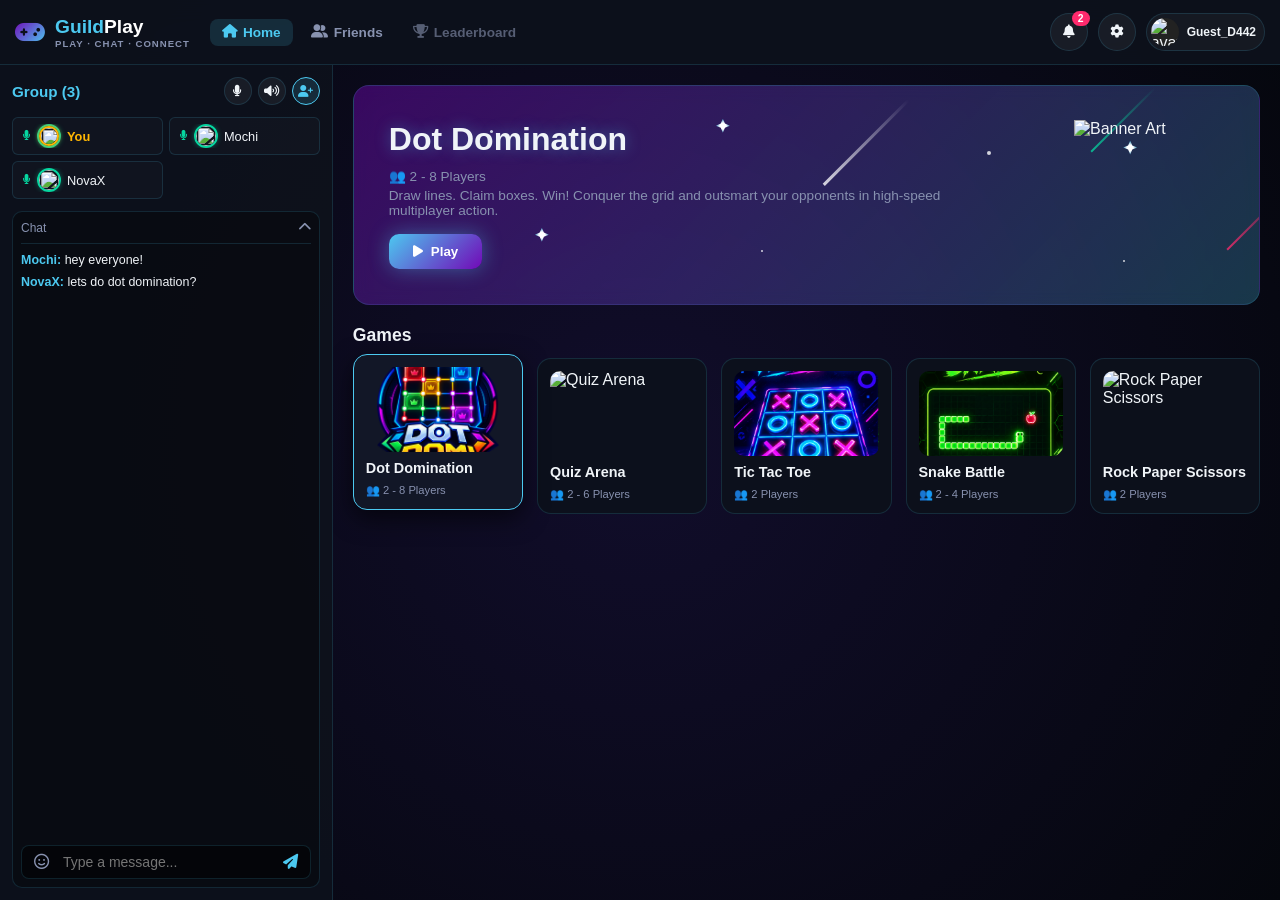
==== commit a030f25a: "Add files via upload" ====
--- a/index.html
+++ b/index.html
@@ -3,318 +3,328 @@
 <head>
     <meta charset="UTF-8">
     <meta name="viewport" content="width=device-width, initial-scale=1.0, maximum-scale=1.0, user-scalable=no">
-    <title>GuildPlay - Multiplayer Arcade</title>
+    <title>GuildPlay - Multiplayer Arcade Hub</title>
+    <!-- PWA Manifest -->
+    <link rel="manifest" href="manifest.json">
+    <meta name="mobile-web-app-capable" content="yes">
+    <meta name="apple-mobile-web-app-capable" content="yes">
+    <meta name="apple-mobile-web-app-status-bar-style" content="black-translucent">
+        <!-- Supabase JS Client CDN -->
+    <script src="https://cdn.jsdelivr.net/npm/@supabase/supabase-js@2"></script>
+    <!-- Custom CSS Link -->
+    <link rel="stylesheet" href="style.css">
+    <!-- FontAwesome for Icons -->
     <link rel="stylesheet" href="https://cdnjs.cloudflare.com/ajax/libs/font-awesome/6.4.0/css/all.min.css">
-    <link rel="stylesheet" href="style.css">
-    <script src="https://cdn.jsdelivr.net/npm/canvas-confetti@1.6.0/dist/confetti.browser.min.js"></script>
-    <script src="https://cdn.jsdelivr.net/npm/@supabase/supabase-js@2"></script>
 </head>
 <body class="theme-cyberpunk">
 
+    <!-- Landscape Lock / Rotate Device Overlay for Mobile -->
     <div id="orientation-overlay">
-        <i class="fa-solid fa-mobile-screen-button rotate-phone-icon"></i>
+        <div class="rotate-phone-icon"><i class="fa-solid fa-mobile-screen-button"></i></div>
         <h2>Please Rotate Your Device</h2>
         <p>GuildPlay is designed to run exclusively in Landscape Mode.</p>
     </div>
 
-    <!-- ARCADE HEADER -->
-    <header class="arcade-header">
-        <div class="logo-area">
+    <header class="arcade-header" id="arcade-header">
+        <div class="logo-area" id="header-logo-area">
             <i class="fa-solid fa-gamepad"></i>
             <div>
-                <span>GuildPlay</span>
-                <span class="logo-sub">Play &bull; Chat &bull; Connect</span>
-            </div>
-        </div>
-
-        <div class="nav-tabs">
-            <button class="tab-btn active" id="tab-home" onclick="switchMainTab('home')">
-                <i class="fa-solid fa-house"></i> Home
-            </button>
-            <button class="tab-btn" id="tab-friends" onclick="switchMainTab('friends')">
-                <i class="fa-solid fa-user-group"></i> Friends
-            </button>
-            <button class="tab-btn" id="tab-leaderboard" onclick="switchMainTab('leaderboard')">
-                <i class="fa-solid fa-trophy"></i> Leaderboard
-            </button>
-        </div>
+                <span><span style="color: var(--neon-blue);">Guild</span><span style="color: white;">Play</span></span>
+                <span class="logo-sub">Play · Chat · Connect</span>
+            </div>
+        </div>
+        
+        <nav class="nav-tabs" id="main-nav-tabs">
+            <button class="tab-btn active" data-tab="home"><i class="fa-solid fa-house"></i> Home</button>
+            <button class="tab-btn" data-tab="friends"><i class="fa-solid fa-user-group"></i> Friends</button>
+            <button class="tab-btn inactive-tab" data-tab="leaderboard" title="Coming Soon"><i class="fa-solid fa-trophy"></i> Leaderboard</button>
+        </nav>
 
         <div class="header-right">
-            <!-- Header Invite Button -->
-            <button class="icon-btn" id="btn-header-invite" title="Invite Friends" onclick="openDrawer('invite-drawer')">
-                <i class="fa-solid fa-user-plus"></i>
-            </button>
-
-            <!-- Notification Button -->
-            <button class="icon-btn" id="btn-header-notif" title="Notifications">
-                <i class="fa-solid fa-bell"></i>
-                <span class="badge" id="notif-badge" style="display: none;">0</span>
-            </button>
-
-            <!-- Settings Button -->
-            <button class="icon-btn" id="btn-header-settings" title="Settings">
-                <i class="fa-solid fa-gear"></i>
-            </button>
-
-            <!-- Profile Trigger -->
-            <div class="profile-trigger" id="btn-header-profile" title="Profile">
-                <img src="https://api.dicebear.com/7.x/bottts/svg?seed=Guest" alt="Avatar" id="header-avatar-img">
+            <button class="icon-btn" id="notif-btn" title="Notifications"><i class="fa-solid fa-bell"></i><span class="badge" id="notif-badge">2</span></button>
+            <button class="icon-btn" id="settings-btn" title="Settings"><i class="fa-solid fa-gear"></i></button>
+            <div class="profile-trigger" id="profile-btn" title="Profile">
+                <img src="https://api.dicebear.com/7.x/bottts/svg?seed=Admin" id="header-avatar-img" alt="avatar">
                 <div class="p-info">
-                    <span class="p-name" id="header-username">Guest</span>
+                    <span class="p-name" id="header-username">RightClick</span>
                 </div>
             </div>
         </div>
     </header>
 
-    <!-- BACKDROP (NO BLUR) -->
-    <div class="modal-backdrop" id="drawer-backdrop"></div>
-
-    <!-- NOTIFICATION DRAWER -->
     <div class="side-drawer" id="notif-drawer">
         <div class="drawer-header">
-            <span><i class="fa-solid fa-bell"></i> Notifications</span>
-            <button class="drawer-close"><i class="fa-solid fa-xmark"></i></button>
+            <h3>Notifications</h3>
+            <button id="clear-notif-btn">Clear All</button>
         </div>
         <div class="notif-list" id="notif-list">
-            <div style="text-align: center; color: var(--text-muted); padding: 25px 10px; font-size: 0.85rem;">
-                <i class="fa-regular fa-bell-slash" style="font-size: 1.8rem; margin-bottom: 8px; display: block;"></i>
-                No new notifications
-            </div>
-        </div>
-    </div>
-
-    <!-- SETTINGS DRAWER -->
+            <div class="notif-item">
+                <i class="fa-solid fa-user-plus" style="color: var(--neon-blue); font-size: 1.1rem;"></i>
+                <div><b>PixelQueen</b> sent you a friend request.</div>
+            </div>
+        </div>
+    </div>
+
     <div class="side-drawer" id="settings-drawer">
         <div class="drawer-header">
-            <span><i class="fa-solid fa-gear"></i> Settings</span>
-            <button class="drawer-close"><i class="fa-solid fa-xmark"></i></button>
-        </div>
-        <div style="display: flex; flex-direction: column; gap: 14px; margin-top: 10px;">
+            <h3>Settings</h3>
+            <button id="close-settings-drawer-btn">Close</button>
+        </div>
+        <div style="display: flex; flex-direction: column; gap: 15px; margin-top: 10px;">
+            <div style="display: flex; flex-direction: column; gap: 8px;">
+                <span style="font-size: 0.9rem; font-weight: 700; color: var(--neon-blue);">Theme Style</span>
+                <div style="display: flex; flex-direction: column; gap: 6px; padding-left: 5px;">
+                    <label style="display: flex; align-items: center; gap: 8px; font-size: 0.85rem; cursor: pointer;">
+                        <input type="radio" name="theme-radio" value="theme-cyberpunk" checked style="accent-color: var(--neon-blue); width: 16px; height: 16px; cursor: pointer;"> Cyberpunk Blue
+                    </label>
+                    <label style="display: flex; align-items: center; gap: 8px; font-size: 0.85rem; cursor: pointer;">
+                        <input type="radio" name="theme-radio" value="theme-matrix" style="accent-color: var(--neon-blue); width: 16px; height: 16px; cursor: pointer;"> Matrix Green
+                    </label>
+                    <label style="display: flex; align-items: center; gap: 8px; font-size: 0.85rem; cursor: pointer;">
+                        <input type="radio" name="theme-radio" value="theme-sunset" style="accent-color: var(--neon-blue); width: 16px; height: 16px; cursor: pointer;"> Sunset Neon
+                    </label>
+                </div>
+            </div>
             <div class="setting-row">
-                <span>Sound Effects</span>
-                <input type="checkbox" id="sfx-toggle" checked>
+                <span>Theme Music</span>
+                <input type="checkbox" id="theme-music-toggle" checked style="accent-color: var(--neon-blue); width: 18px; height: 18px; cursor: pointer;">
+            </div>
+            <div class="setting-row" style="flex-direction: column; align-items: flex-start; gap: 6px;">
+                <span>Music Volume</span>
+                <input type="range" min="0" max="1" step="0.05" value="0.4" class="volume-slider" id="music-volume-slider">
             </div>
             <div class="setting-row">
-                <span>Background Music</span>
-                <input type="checkbox" id="theme-music-toggle">
-            </div>
-            <div style="display: flex; flex-direction: column; gap: 6px;">
-                <span style="font-size: 0.85rem; color: var(--text-muted);">Music Volume</span>
-                <input type="range" min="0" max="100" value="40" class="volume-slider" id="music-vol-slider">
-            </div>
-        </div>
-    </div>
-
-    <!-- PROFILE DRAWER -->
+                <span>Sound Effects (SFX)</span>
+                <input type="checkbox" id="sfx-toggle" checked style="accent-color: var(--neon-blue); width: 18px; height: 18px; cursor: pointer;">
+            </div>
+        </div>
+    </div>
+
     <div class="side-drawer" id="profile-drawer">
         <div class="drawer-header">
-            <span><i class="fa-solid fa-user"></i> Player Profile</span>
-            <button class="drawer-close"><i class="fa-solid fa-xmark"></i></button>
-        </div>
-        <div style="display: flex; flex-direction: column; align-items: center; gap: 8px; margin-top: 10px;">
-            <img src="https://api.dicebear.com/7.x/bottts/svg?seed=Guest" id="profile-avatar-large" style="width: 70px; height: 70px; border-radius: 50%; border: 2px solid var(--neon-blue);">
-            <h4 id="profile-display-name" style="color: var(--text-main);">Guest</h4>
-            <span id="profile-uid-display" style="font-size: 0.75rem; color: var(--text-muted); background: rgba(255,255,255,0.05); padding: 2px 8px; border-radius: 10px;">GP-000000</span>
-            <span id="profile-account-badge" style="font-size: 0.7rem; color: var(--neon-gold);">Guest Account (Local)</span>
-        </div>
-
-        <div style="display: flex; flex-direction: column; gap: 8px; margin-top: 15px;">
-            <label style="font-size: 0.75rem; color: var(--text-muted);">Username</label>
-            <input type="text" id="profile-username-input" style="width: 100%; padding: 6px 10px; background: rgba(0,0,0,0.4); border: 1px solid var(--border-color); border-radius: 6px; color: white;">
-        </div>
-
-        <div style="display: flex; flex-direction: column; gap: 8px; margin-top: 10px;">
-            <label style="font-size: 0.75rem; color: var(--text-muted);">Email (Register to Chat & Friends)</label>
-            <input type="email" id="profile-email-input" placeholder="player@example.com" style="width: 100%; padding: 6px 10px; background: rgba(0,0,0,0.4); border: 1px solid var(--border-color); border-radius: 6px; color: white; font-size: 14px;">
-            <small style="font-size: 0.65rem; color: var(--text-muted);">Permanent once registered.</small>
-        </div>
-
-        <div style="margin-top: 12px;">
-            <label style="font-size: 0.75rem; color: var(--text-muted); display: block; margin-bottom: 6px;">Choose Avatar</label>
-            <div class="avatar-grid" id="avatar-selection-grid"></div>
-        </div>
-
-        <button class="modal-btn-save" id="save-profile-btn" style="margin-top: 15px; width: 100%;">Save & Register</button>
-    </div>
-
-    <!-- INVITE DRAWER -->
+            <h3>Profile</h3>
+            <button id="close-profile-drawer-btn">Close</button>
+        </div>
+        <div style="display: flex; flex-direction: column; align-items: center; gap: 14px; margin-top: 5px;">
+            <img src="https://api.dicebear.com/7.x/bottts/svg?seed=Admin" id="profile-drawer-pic" style="width: 70px; height: 70px; border-radius: 50%; border: 2px solid var(--neon-blue); background: #1a2236;" alt="Player Pic">
+            <div id="profile-drawer-name" style="font-weight: 700; font-size: 1.05rem; color: var(--text-main);">RightClick</div>
+            <div id="profile-drawer-uid" style="font-size: 0.75rem; color: var(--text-muted); background: rgba(0,0,0,0.3); padding: 4px 8px; border-radius: 6px; border: 1px solid var(--border-color);">UID: GP-984210</div>
+
+            <div style="display: flex; flex-direction: column; gap: 6px; width: 100%; margin-top: 10px;">
+                <label style="font-size: 0.75rem; color: var(--text-muted);">Change Username (Max 20 chars)</label>
+                <input type="text" id="username-input" value="RightClick" maxlength="20" style="background: rgba(0,0,0,0.4); border: 1px solid var(--border-color); padding: 8px 12px; border-radius: 8px; color: white; outline: none; font-size: 0.85rem;">
+            </div>
+            <p class="modal-sub" style="align-self: flex-start;">Choose Avatar:</p>
+            <div class="avatar-grid" id="avatar-grid"></div>
+            <div class="modal-footer" style="margin-top: 10px; width: 100%;">
+                <button class="modal-btn-save" id="profile-save-btn" style="width: 100%;">Save Changes</button>
+            </div>
+        </div>
+    </div>
+
+    <div class="arcade-main-container" id="main-container">
+        
+        <aside class="sidebar left-sidebar" id="left-sidebar">
+            <div class="sidebar-header">
+                <span id="party-title-text">Group (<span id="group-member-count">3</span>)</span>
+                <div style="display:flex; align-items:center; gap:6px;">
+                    <button class="control-icon-btn" id="mic-toggle-btn" title="Toggle Mic"><i class="fa-solid fa-microphone"></i></button>
+                    <button class="control-icon-btn" id="speaker-toggle-btn" title="Mute/Unmute Audio"><i class="fa-solid fa-volume-high"></i></button>
+                    <button class="control-icon-btn" id="open-invite-modal-btn" title="Invite Friends" style="background: rgba(76, 201, 240, 0.15); border-color: var(--neon-blue); color: var(--neon-blue);"><i class="fa-solid fa-user-plus"></i></button>
+                </div>
+            </div>
+
+            <div class="party-members-grid" id="party-members-wrapper">
+                <div class="party-member" data-username="RightClick" onclick="openMemberActionModal('RightClick', true)">
+                    <div class="party-member-left">
+                        <i class="fa-solid fa-microphone speaking-mic" id="mic-rightclick"></i>
+                        <div class="avatar-wrapper avatar-ring-online" style="width:24px;height:24px; display:flex; align-items:center; justify-content:center;">
+                            <img src="https://api.dicebear.com/7.x/bottts/svg?seed=Admin" class="mini-avatar admin-glow" style="width:20px;height:20px; border-radius:50%;">
+                        </div>
+                        <span class="member-name admin-text">You</span>
+                    </div>
+                </div>
+                <div class="party-member" data-username="Mochi" onclick="openMemberActionModal('Mochi', false)">
+                    <div class="party-member-left">
+                        <i class="fa-solid fa-microphone speaking-mic active" id="mic-mochi"></i>
+                        <div class="avatar-wrapper avatar-ring-online" style="width:24px;height:24px; display:flex; align-items:center; justify-content:center;">
+                            <img src="https://api.dicebear.com/7.x/bottts/svg?seed=Mochi" class="mini-avatar" style="width:20px;height:20px; border-radius:50%;">
+                        </div>
+                        <span class="member-name">Mochi</span>
+                    </div>
+                </div>
+                <div class="party-member" data-username="NovaX" onclick="openMemberActionModal('NovaX', false)">
+                    <div class="party-member-left">
+                        <i class="fa-solid fa-microphone speaking-mic" id="mic-novax"></i>
+                        <div class="avatar-wrapper avatar-ring-online" style="width:24px;height:24px; display:flex; align-items:center; justify-content:center;">
+                            <img src="https://api.dicebear.com/7.x/bottts/svg?seed=Nova" class="mini-avatar" style="width:20px;height:20px; border-radius:50%;">
+                        </div>
+                        <span class="member-name">NovaX</span>
+                    </div>
+                </div>
+            </div>
+
+            <div class="party-chat-container">
+                <div style="display: flex; justify-content: space-between; align-items: center; font-size: 0.75rem; color: var(--text-muted);">
+                    <span>Chat</span>
+                    <div style="display:flex; align-items:center; gap:8px;">
+                        <button class="collapse-btn" id="collapse-party-btn" title="Collapse Party" style="background:transparent; border:none; color:var(--text-muted); cursor:pointer;"><i class="fa-solid fa-chevron-up" id="party-collapse-icon"></i></button>
+                    </div>
+                </div>
+                <div class="party-divider"></div>
+                <div class="chat-messages" id="chat-messages">
+                    <div class="chat-msg"><span class="c-user">Mochi:</span> hey everyone!</div>
+                    <div class="chat-msg"><span class="c-user">NovaX:</span> lets do dot domination?</div>
+                </div>
+                
+                <div class="emoji-tray hidden-tray" id="emoji-tray">
+                    <button class="emoji-btn" data-emoji="🔥">🔥</button>
+                    <button class="emoji-btn" data-emoji="👑">👑</button>
+                    <button class="emoji-btn" data-emoji="😂">😂</button>
+                    <button class="emoji-btn" data-emoji="💀">💀</button>
+                    <button class="emoji-btn" data-emoji="🎮">🎮</button>
+                    <button class="emoji-btn" data-emoji="❤️">❤️</button>
+                    <button class="emoji-btn" data-emoji="🌹">🌹</button>
+                </div>
+
+                <div class="chat-input-box">
+                    <button class="flat-icon-btn" id="emoji-toggle-btn" title="Toggle Emojis"><i class="fa-regular fa-face-smile"></i></button>
+                    <input type="text" id="chat-input" maxlength="100" placeholder="Type a message...">
+                    <button class="send-msg-btn" id="send-chat-btn" title="Send Message"><i class="fa-solid fa-paper-plane"></i></button>
+                </div>
+            </div>
+        </aside>
+
+        <main class="center-hub" id="center-hub">
+            <section class="hero-banner animated-bg" id="hero-banner">
+                <div class="shooting-star"></div>
+                <div class="shooting-star"></div>
+                <div class="shooting-star"></div>
+                
+                <div class="random-dot" style="top: 20%; left: 15%; width: 3px; height: 3px;"></div>
+                <div class="random-dot" style="top: 75%; left: 45%; width: 2px; height: 2px;"></div>
+                <div class="random-dot" style="top: 30%; left: 70%; width: 4px; height: 4px;"></div>
+                <div class="random-dot" style="top: 80%; left: 85%; width: 2px; height: 2px;"></div>
+                
+                <div class="gemini-star" style="top: 15%; left: 40%;"></div>
+                <div class="gemini-star" style="top: 65%; left: 20%;"></div>
+                <div class="gemini-star" style="top: 25%; left: 85%;"></div>
+
+                <div class="hero-content">
+                    <h1 id="hero-game-title">Dot Domination</h1>
+                    <div class="hero-subtitle">
+                        <span id="hero-player-count">👥 2 - 8 Players</span>
+                        <span id="hero-game-desc">Draw lines. Claim boxes. Win! Conquer the grid and outsmart your opponents in high-speed multiplayer action.</span>
+                    </div>
+                    <button class="play-now-btn" id="launch-game-btn"><i class="fa-solid fa-play"></i> Play</button>
+                </div>
+                <img id="hero-banner-img" src="https://images.unsplash.com/photo-1618005182384-a83a8bd57fbe?w=300" alt="Banner Art">
+            </section>
+
+            <section class="games-section">
+                <div class="games-section-header">
+                    <h2>Games</h2>
+                </div>
+                <div class="games-grid" id="games-grid-container">
+                    <div class="game-card active-card" data-game="dot-domination" data-title="Dot Domination" data-desc="Draw lines. Claim boxes. Win! Conquer the grid and outsmart your opponents in high-speed multiplayer action." data-players="👥 2 - 8 Players" data-image="DotDom.png">
+                        <div class="card-thumb">
+                            <img src="DotDom.png" alt="Dot Domination">
+                        </div>
+                        <h3>Dot Domination</h3>
+                        <div class="game-card-meta">
+                            <span>👥 2 - 8 Players</span>
+                        </div>
+                    </div>
+                    <div class="game-card" data-game="quiz-arena" data-title="Quiz Arena" data-desc="Test your knowledge. Beat your friends in real-time trivia battles across multiple categories!" data-players="👥 2 - 6 Players" data-image="https://images.unsplash.com/photo-1606326608606-aa0b62935f2b?w=300">
+                        <div class="card-thumb">
+                            <img src="https://images.unsplash.com/photo-1606326608606-aa0b62935f2b?w=300" alt="Quiz Arena">
+                        </div>
+                        <h3>Quiz Arena</h3>
+                        <div class="game-card-meta">
+                            <span>👥 2 - 6 Players</span>
+                        </div>
+                    </div>
+                    <div class="game-card" data-game="tictactoe" data-title="Tic Tac Toe" data-desc="Simple. Strategic. Addictive. Classic gameplay with futuristic neon styling and quick matchmaking!" data-path="tic-tac-toe.html" data-players="👥 2 Players" data-image="tactato.png">
+                        <div class="card-thumb">
+                            <img src="tactato.png" alt="Tic Tac Toe">
+                        </div>
+                        <h3>Tic Tac Toe</h3>
+                        <div class="game-card-meta">
+                            <span>👥 2 Players</span>
+                        </div>
+                    </div>
+                    <div class="game-card" data-game="snake-battle" data-title="Snake Battle" data-desc="Eat, grow, outlast. Navigate the arena and trap rival players in glowing neon trails!" data-path="snake.html" data-players="👥 2 - 4 Players" data-image="snak.html">
+                        <div class="card-thumb">
+                            <img src="snak.png" alt="Snake Battle">
+                        </div>
+                        <h3>Snake Battle</h3>
+                        <div class="game-card-meta">
+                            <span>👥 2 - 4 Players</span>
+                        </div>
+                    </div>
+                    <div class="game-card" data-game="rps" data-title="Rock Paper Scissors" data-desc="Quick reflexes, neon aesthetics, and thrilling hand duel battles!" data-path="rps.html" data-players="👥 2 Players" data-image="TTtoIMG.png">
+                        <div class="card-thumb">
+                            <img src="TTtoIMG.png" alt="Rock Paper Scissors">
+                        </div>
+                        <h3>Rock Paper Scissors</h3>
+                        <div class="game-card-meta">
+                            <span>👥 2 Players</span>
+                        </div>
+                    </div>
+                </div>
+            </section>
+        </main>
+
+    </div>
+
+    <!-- Right-Side Drawer for Invite Friends -->
     <div class="side-drawer" id="invite-drawer">
         <div class="drawer-header">
-            <span><i class="fa-solid fa-share-nodes"></i> Invite to Room</span>
-            <button class="drawer-close"><i class="fa-solid fa-xmark"></i></button>
-        </div>
-        <div style="display: flex; flex-direction: column; gap: 10px; margin-top: 15px;">
-            <label style="font-size: 0.75rem; color: var(--text-muted);">Share Room Link</label>
+            <h3>Invite Friends to Party</h3>
+            <button id="close-invite-modal">Close</button>
+        </div>
+        <div style="display: flex; flex-direction: column; gap: 12px; margin-top: 5px;">
+            <p class="modal-sub">Share direct room joining link:</p>
             <div style="display: flex; gap: 6px;">
-                <input type="text" id="room-invite-link" readonly style="flex:1; padding: 6px 10px; background: rgba(0,0,0,0.4); border: 1px solid var(--border-color); border-radius: 6px; color: white;">
-                <button class="find-btn" id="copy-invite-btn"><i class="fa-regular fa-copy"></i> Copy</button>
-            </div>
-        </div>
-    </div>
-
-    <!-- MAIN APP CONTAINER -->
-    <main class="arcade-main-container" id="main-container">
-        <!-- SIDEBAR (Room & Chat) -->
-        <aside class="sidebar">
-            <div class="sidebar-header">
-                <span>Room (<span id="party-count-badge">1</span>)</span>
-                <div style="display: flex; gap: 6px;">
-                    <button class="control-icon-btn" id="voice-mute-toggle" title="Toggle Mic">
-                        <i class="fa-solid fa-microphone-slash"></i>
-                    </button>
-                    <button class="control-icon-btn" id="audio-deafen-toggle" title="Toggle Audio">
-                        <i class="fa-solid fa-volume-high"></i>
-                    </button>
-                </div>
-            </div>
-
-            <!-- Clean Member List (Only You) -->
-            <div class="party-members-grid">
-                <div class="party-member admin-glow">
-                    <div class="party-member-left">
-                        <span class="member-name admin-text" id="group-self-name">You (Guest)</span>
-                    </div>
-                    <i class="fa-solid fa-microphone speaking-mic" id="self-mic-indicator"></i>
-                </div>
-            </div>
-
-            <div class="party-divider"></div>
-
-            <!-- In-Room Chat Stream -->
-            <div class="party-chat-container">
-                <div class="chat-messages" id="chat-messages-container"></div>
-                <div class="chat-input-box">
-                    <input type="text" id="chat-input" placeholder="Type a message..." maxlength="120">
-                    <button class="send-msg-btn" id="chat-send-btn"><i class="fa-solid fa-paper-plane"></i></button>
-                </div>
-            </div>
-        </aside>
-
-        <!-- CENTER HUB -->
-        <section class="center-hub">
-            <!-- HOME TAB -->
-            <div id="pane-home" style="display: flex; flex-direction: column; gap: 20px;">
-                <div class="hero-banner">
-                    <div class="shooting-star"></div>
-                    <div class="shooting-star"></div>
-                    <div class="shooting-star"></div>
-                    <div class="hero-content">
-                        <h1 id="hero-title">Dot Domination</h1>
-                        <div class="hero-subtitle">
-                            <span><i class="fa-solid fa-users"></i> 2 - 8 Players</span>
-                            <span id="hero-desc">Draw lines, Claim boxes, Win! Conquer the grid in high-speed multiplayer action.</span>
-                        </div>
-                        <button class="play-now-btn" id="btn-hero-play"><i class="fa-solid fa-play"></i> Play</button>
-                    </div>
-                    <img src="DotDom.png" alt="Hero Poster" id="hero-banner-img">
-                </div>
-
-                <div class="games-section">
-                    <div class="games-section-header">
-                        <h2>Games</h2>
-                    </div>
-                    <div class="games-grid">
-                        <div class="game-card active-card" onclick="selectGameBanner('Dot Domination')">
-                            <div class="card-thumb"><img src="DotDom.png" alt="Dot Dom"></div>
-                            <h3>Dot Domination</h3>
-                            <div class="game-card-meta"><span><i class="fa-solid fa-users"></i> 2-8 Players</span></div>
-                        </div>
-                        <div class="game-card" onclick="selectGameBanner('Quiz Arena')">
-                            <div class="card-thumb"><img src="Quiz.png" alt="Quiz Arena"></div>
-                            <h3>Quiz Arena</h3>
-                            <div class="game-card-meta"><span><i class="fa-solid fa-users"></i> 2-8 Players</span></div>
-                        </div>
-                        <div class="game-card" onclick="selectGameBanner('Tic Tac Toe')">
-                            <div class="card-thumb"><img src="TicTac.png" alt="Tic Tac Toe"></div>
-                            <h3>Tic Tac Toe</h3>
-                            <div class="game-card-meta"><span><i class="fa-solid fa-user"></i> 2 Players</span></div>
-                        </div>
-                        <div class="game-card" onclick="selectGameBanner('Snake Battle')">
-                            <div class="card-thumb"><img src="snake.png" alt="Snake Battle"></div>
-                            <h3>Snake Battle</h3>
-                            <div class="game-card-meta"><span><i class="fa-solid fa-users"></i> 2-4 Players</span></div>
-                        </div>
-                        <div class="game-card" onclick="selectGameBanner('Rock Paper Scissors')">
-                            <div class="card-thumb"><img src="RockPaper.png" alt="Rock Paper"></div>
-                            <h3>Rock Paper Scissors</h3>
-                            <div class="game-card-meta"><span><i class="fa-solid fa-user"></i> 2 Players</span></div>
-                        </div>
-                    </div>
-                </div>
-            </div>
-
-            <!-- FRIENDS TAB -->
-            <div id="pane-friends" style="display: none; height: 100%;">
-                <div class="friends-tab-layout">
-                    <div class="friends-list-panel">
-                        <div class="friends-list-header">Friends</div>
-                        <ul class="friends-hub-list" id="friends-hub-list">
-                            <li style="padding: 15px 5px; text-align: center; color: var(--text-muted); font-size: 0.8rem;">No friends yet</li>
-                        </ul>
-                    </div>
-
-                    <div class="friends-chat-window">
-                        <div class="friends-chat-header" id="friends-chat-header" style="display: none;">
-                            <div class="friends-chat-header-left">
-                                <span style="font-weight: 700; color: white;" id="chat-friend-name">Select Friend</span>
-                            </div>
-                            <div class="friends-chat-actions">
-                                <button class="action-chip unfried" onclick="unfriendCurrentTarget()"><i class="fa-solid fa-user-minus"></i> Unfriend</button>
-                                <button class="action-chip block" onclick="blockCurrentTarget()"><i class="fa-solid fa-ban"></i> Block</button>
-                            </div>
-                        </div>
-                        <div class="friends-chat-messages-body" id="friends-chat-messages">
-                            <div style="margin: auto; color: var(--text-muted); font-size: 0.85rem;">Select a friend to start chatting.</div>
-                        </div>
-                        <div class="friends-chat-footer" id="friends-chat-footer" style="display: none;">
-                            <input type="text" id="friend-direct-input" placeholder="Type a message...">
-                            <button class="send-msg-btn" id="friend-send-direct-btn"><i class="fa-solid fa-paper-plane"></i></button>
-                        </div>
-                    </div>
-
-                    <div class="friends-right-column">
-                        <div class="friends-panel-box">
-                            <h3>Add Friend</h3>
-                            <div id="add-friend-wrapper">
-                                <div class="search-friend-input-row">
-                                    <input type="text" id="friend-search-input" placeholder="Search username...">
-                                    <button class="find-btn" onclick="searchUserAction()"><i class="fa-solid fa-magnifying-glass"></i></button>
-                                </div>
-                                <div id="search-results-box" style="margin-top: 8px;"></div>
-                            </div>
-                        </div>
-                        <div class="friends-panel-box">
-                            <h3>Requests</h3>
-                            <div style="font-size: 0.75rem; color: var(--text-muted); text-align: center; padding: 6px;">No requests</div>
-                        </div>
-                        <div class="friends-panel-box">
-                            <h3>Blocked</h3>
-                            <div style="font-size: 0.75rem; color: var(--text-muted); text-align: center; padding: 6px;">No blocked players</div>
-                        </div>
-                    </div>
-                </div>
-            </div>
-
-            <!-- LEADERBOARD TAB -->
-            <div id="pane-leaderboard" style="display: none;">
-                <div style="background: var(--panel-bg); border: 1px solid var(--border-color); border-radius: 12px; padding: 16px;">
-                    <h2 style="color: var(--neon-blue); margin-bottom: 12px; font-size: 1.1rem;">Leaderboard</h2>
-                    <p style="color: var(--text-muted); font-size: 0.85rem;">Rankings will appear here after matches.</p>
-                </div>
-            </div>
-
-            <!-- ACTIVE GAME VIEWPORT -->
-            <div id="active-game-overlay" style="display: none; position: absolute; inset: 0; background: var(--bg-dark); z-index: 50; flex-direction: column; padding: 15px;">
-                <div style="display: flex; justify-content: space-between; align-items: center; border-bottom: 1px solid var(--border-color); padding-bottom: 10px; margin-bottom: 15px;">
-                    <button class="action-chip unfried" id="btn-close-game"><i class="fa-solid fa-arrow-left"></i> Exit Game</button>
-                    <span id="active-game-title" style="color: white; font-weight: 700;">Game</span>
-                    <div style="width: 60px;"></div>
-                </div>
-                <div id="game-mount-point" style="flex: 1; display: flex; align-items: center; justify-content: center;"></div>
-            </div>
-        </section>
-    </main>
-
+                <input type="text" id="room-invite-link" value="https://pixelplay.hub/room?id=dot_room_9824" readonly style="flex: 1; background: rgba(0,0,0,0.5); border: 1px solid var(--border-color); padding: 6px 10px; border-radius: 6px; color: var(--neon-blue); font-size: 0.75rem;">
+                <button class="invite-party-btn" id="copy-link-btn" style="background: rgba(76, 201, 240, 0.15); border: 1px solid var(--neon-blue); color: var(--neon-blue); padding: 5px 12px; border-radius: 6px; font-size: 0.75rem; cursor: pointer; font-weight: 700;">Copy</button>
+            </div>
+            <p class="modal-sub" style="margin-top: 6px;">Or invite online friends directly:</p>
+            <div style="display: flex; flex-direction: column; gap: 6px; max-height: 200px; overflow-y: auto;">
+                <div class="find-result-card" style="margin-top:0;">
+                    <div style="display:flex; align-items:center; gap:8px;">
+                        <img src="https://api.dicebear.com/7.x/bottts/svg?seed=Bunny" style="width:26px;height:26px;border-radius:50%;">
+                        <span style="font-size:0.8rem; font-weight:600;">PixelBunny</span>
+                    </div>
+                    <button class="add-btn" onclick="triggerNotificationToast('Room invite sent to PixelBunny!')">Invite</button>
+                </div>
+                <div class="find-result-card" style="margin-top:0;">
+                    <div style="display:flex; align-items:center; gap:8px;">
+                        <img src="https://api.dicebear.com/7.x/bottts/svg?seed=Shadow" style="width:26px;height:26px;border-radius:50%;">
+                        <span style="font-size:0.8rem; font-weight:600;">ShadowFox</span>
+                    </div>
+                    <button class="add-btn" onclick="triggerNotificationToast('Room invite sent to ShadowFox!')">Invite</button>
+                </div>
+            </div>
+        </div>
+    </div>
+
+    <!-- Right-Side Drawer for Member Actions -->
+    <div class="side-drawer" id="member-action-drawer">
+        <div class="drawer-header">
+            <h3 id="member-action-title">Player Action</h3>
+            <button onclick="closeAllDrawers()">Close</button>
+        </div>
+        <div id="member-action-buttons" style="display: flex; flex-direction: column; gap: 12px; margin-top: 15px;"></div>
+    </div>
+
+    <!-- Background Backdrop for Drawers on Mobile -->
+    <div class="modal-backdrop" id="modal-backdrop"></div>
+    
+    <!-- Single Notification Toast directly under Bell Icon -->
+    <div class="single-notif-toast" id="single-notif-toast"></div>
+
+    <!-- Custom JS Link -->
     <script src="script.js"></script>
 </body>
 </html>
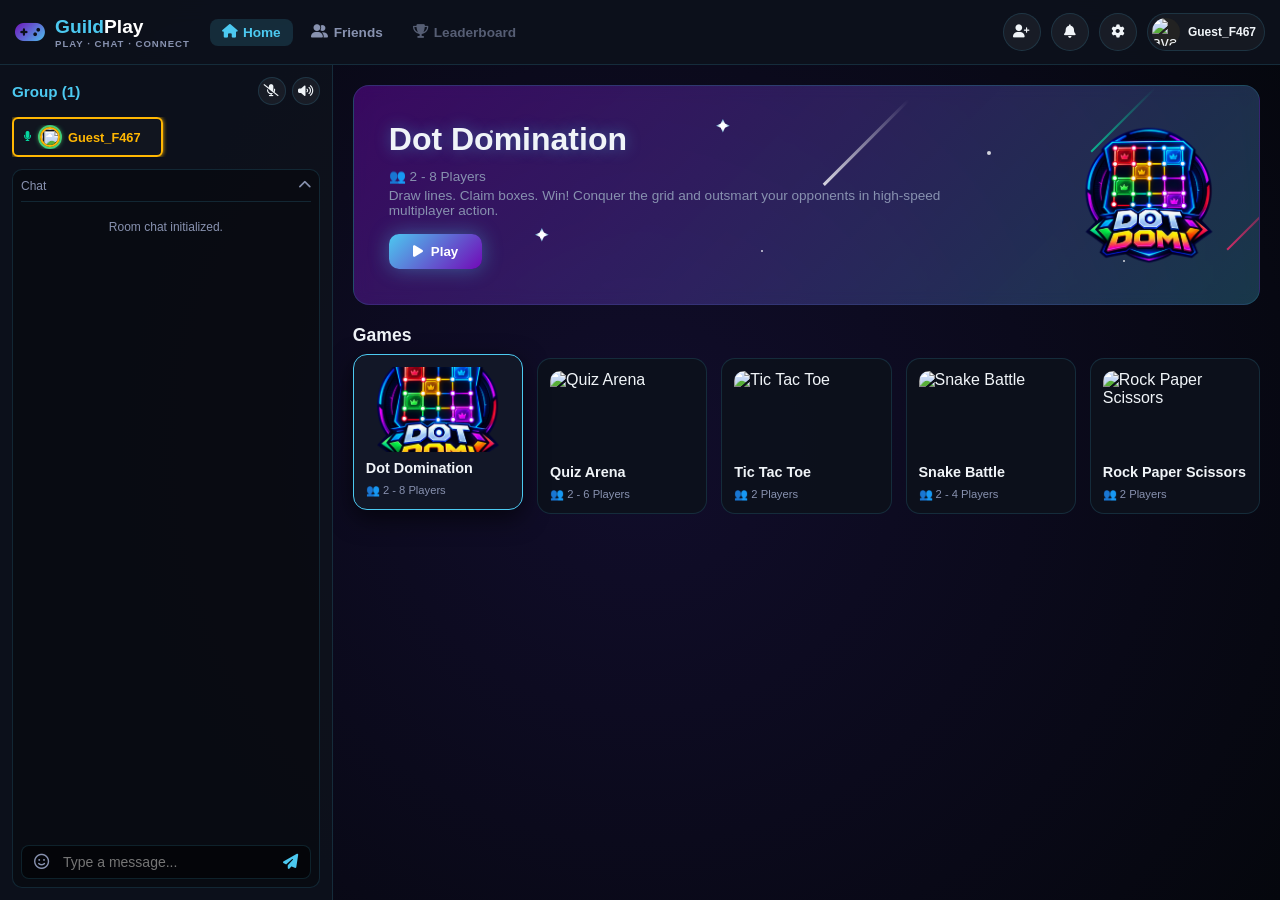
==== commit 12b71fe3: "Add files via upload" ====
--- a/index.html
+++ b/index.html
@@ -9,7 +9,7 @@
     <meta name="mobile-web-app-capable" content="yes">
     <meta name="apple-mobile-web-app-capable" content="yes">
     <meta name="apple-mobile-web-app-status-bar-style" content="black-translucent">
-        <!-- Supabase JS Client CDN -->
+    <!-- Supabase JS Client CDN -->
     <script src="https://cdn.jsdelivr.net/npm/@supabase/supabase-js@2"></script>
     <!-- Custom CSS Link -->
     <link rel="stylesheet" href="style.css">
@@ -41,12 +41,14 @@
         </nav>
 
         <div class="header-right">
-            <button class="icon-btn" id="notif-btn" title="Notifications"><i class="fa-solid fa-bell"></i><span class="badge" id="notif-badge">2</span></button>
+            <!-- Invite Button added before Notification -->
+            <button class="icon-btn" id="header-invite-btn" title="Invite Friends"><i class="fa-solid fa-user-plus"></i></button>
+            <button class="icon-btn" id="notif-btn" title="Notifications"><i class="fa-solid fa-bell"></i><span class="badge" id="notif-badge" style="display: none;">0</span></button>
             <button class="icon-btn" id="settings-btn" title="Settings"><i class="fa-solid fa-gear"></i></button>
             <div class="profile-trigger" id="profile-btn" title="Profile">
-                <img src="https://api.dicebear.com/7.x/bottts/svg?seed=Admin" id="header-avatar-img" alt="avatar">
+                <img src="https://api.dicebear.com/7.x/bottts/svg?seed=Guest" id="header-avatar-img" alt="avatar">
                 <div class="p-info">
-                    <span class="p-name" id="header-username">RightClick</span>
+                    <span class="p-name" id="header-username">Guest</span>
                 </div>
             </div>
         </div>
@@ -58,9 +60,9 @@
             <button id="clear-notif-btn">Clear All</button>
         </div>
         <div class="notif-list" id="notif-list">
-            <div class="notif-item">
-                <i class="fa-solid fa-user-plus" style="color: var(--neon-blue); font-size: 1.1rem;"></i>
-                <div><b>PixelQueen</b> sent you a friend request.</div>
+            <div id="no-notif-msg" style="text-align: center; color: var(--text-muted); padding: 25px 10px; font-size: 0.85rem;">
+                <i class="fa-regular fa-bell-slash" style="font-size: 1.8rem; margin-bottom: 8px; display: block;"></i>
+                No new notifications
             </div>
         </div>
     </div>
@@ -100,21 +102,31 @@
         </div>
     </div>
 
+    <!-- PROFILE DRAWER (With Email Registration) -->
     <div class="side-drawer" id="profile-drawer">
         <div class="drawer-header">
             <h3>Profile</h3>
             <button id="close-profile-drawer-btn">Close</button>
         </div>
         <div style="display: flex; flex-direction: column; align-items: center; gap: 14px; margin-top: 5px;">
-            <img src="https://api.dicebear.com/7.x/bottts/svg?seed=Admin" id="profile-drawer-pic" style="width: 70px; height: 70px; border-radius: 50%; border: 2px solid var(--neon-blue); background: #1a2236;" alt="Player Pic">
-            <div id="profile-drawer-name" style="font-weight: 700; font-size: 1.05rem; color: var(--text-main);">RightClick</div>
-            <div id="profile-drawer-uid" style="font-size: 0.75rem; color: var(--text-muted); background: rgba(0,0,0,0.3); padding: 4px 8px; border-radius: 6px; border: 1px solid var(--border-color);">UID: GP-984210</div>
+            <img src="https://api.dicebear.com/7.x/bottts/svg?seed=Guest" id="profile-drawer-pic" style="width: 70px; height: 70px; border-radius: 50%; border: 2px solid var(--neon-blue); background: #1a2236;" alt="Player Pic">
+            <div id="profile-drawer-name" style="font-weight: 700; font-size: 1.05rem; color: var(--text-main);">Guest</div>
+            <div id="profile-drawer-uid" style="font-size: 0.75rem; color: var(--text-muted); background: rgba(0,0,0,0.3); padding: 4px 8px; border-radius: 6px; border: 1px solid var(--border-color);">UID: GP-000000</div>
+            <div id="profile-account-status" style="font-size: 0.7rem; color: var(--neon-gold);">Guest Account (Local Only)</div>
 
             <div style="display: flex; flex-direction: column; gap: 6px; width: 100%; margin-top: 10px;">
-                <label style="font-size: 0.75rem; color: var(--text-muted);">Change Username (Max 20 chars)</label>
-                <input type="text" id="username-input" value="RightClick" maxlength="20" style="background: rgba(0,0,0,0.4); border: 1px solid var(--border-color); padding: 8px 12px; border-radius: 8px; color: white; outline: none; font-size: 0.85rem;">
-            </div>
-            <p class="modal-sub" style="align-self: flex-start;">Choose Avatar:</p>
+                <label style="font-size: 0.75rem; color: var(--text-muted);">Username (Max 20 chars)</label>
+                <input type="text" id="username-input" value="Guest" maxlength="20" style="background: rgba(0,0,0,0.4); border: 1px solid var(--border-color); padding: 8px 12px; border-radius: 8px; color: white; outline: none; font-size: 0.85rem;">
+            </div>
+
+            <!-- Email Registration Field -->
+            <div style="display: flex; flex-direction: column; gap: 6px; width: 100%;">
+                <label style="font-size: 0.75rem; color: var(--text-muted);">Email (Register to Unlock Friends & Server Sync)</label>
+                <input type="email" id="email-input" placeholder="player@example.com" style="background: rgba(0,0,0,0.4); border: 1px solid var(--border-color); padding: 8px 12px; border-radius: 8px; color: white; outline: none; font-size: 0.85rem;">
+                <small id="email-lock-notice" style="font-size: 0.65rem; color: var(--text-muted);">Permanent once registered.</small>
+            </div>
+
+            <p class="modal-sub" style="align-self: flex-start; margin-top: 4px;">Choose Avatar:</p>
             <div class="avatar-grid" id="avatar-grid"></div>
             <div class="modal-footer" style="margin-top: 10px; width: 100%;">
                 <button class="modal-btn-save" id="profile-save-btn" style="width: 100%;">Save Changes</button>
@@ -126,40 +138,22 @@
         
         <aside class="sidebar left-sidebar" id="left-sidebar">
             <div class="sidebar-header">
-                <span id="party-title-text">Group (<span id="group-member-count">3</span>)</span>
+                <span id="party-title-text">Group (<span id="group-member-count">1</span>)</span>
                 <div style="display:flex; align-items:center; gap:6px;">
-                    <button class="control-icon-btn" id="mic-toggle-btn" title="Toggle Mic"><i class="fa-solid fa-microphone"></i></button>
+                    <button class="control-icon-btn" id="mic-toggle-btn" title="Toggle Mic"><i class="fa-solid fa-microphone-slash"></i></button>
                     <button class="control-icon-btn" id="speaker-toggle-btn" title="Mute/Unmute Audio"><i class="fa-solid fa-volume-high"></i></button>
-                    <button class="control-icon-btn" id="open-invite-modal-btn" title="Invite Friends" style="background: rgba(76, 201, 240, 0.15); border-color: var(--neon-blue); color: var(--neon-blue);"><i class="fa-solid fa-user-plus"></i></button>
-                </div>
-            </div>
-
+                </div>
+            </div>
+
+            <!-- Group members grid (Cleaned - only active player) -->
             <div class="party-members-grid" id="party-members-wrapper">
-                <div class="party-member" data-username="RightClick" onclick="openMemberActionModal('RightClick', true)">
+                <div class="party-member admin-glow" id="self-party-member" data-username="You">
                     <div class="party-member-left">
-                        <i class="fa-solid fa-microphone speaking-mic" id="mic-rightclick"></i>
+                        <i class="fa-solid fa-microphone speaking-mic" id="mic-self"></i>
                         <div class="avatar-wrapper avatar-ring-online" style="width:24px;height:24px; display:flex; align-items:center; justify-content:center;">
-                            <img src="https://api.dicebear.com/7.x/bottts/svg?seed=Admin" class="mini-avatar admin-glow" style="width:20px;height:20px; border-radius:50%;">
-                        </div>
-                        <span class="member-name admin-text">You</span>
-                    </div>
-                </div>
-                <div class="party-member" data-username="Mochi" onclick="openMemberActionModal('Mochi', false)">
-                    <div class="party-member-left">
-                        <i class="fa-solid fa-microphone speaking-mic active" id="mic-mochi"></i>
-                        <div class="avatar-wrapper avatar-ring-online" style="width:24px;height:24px; display:flex; align-items:center; justify-content:center;">
-                            <img src="https://api.dicebear.com/7.x/bottts/svg?seed=Mochi" class="mini-avatar" style="width:20px;height:20px; border-radius:50%;">
-                        </div>
-                        <span class="member-name">Mochi</span>
-                    </div>
-                </div>
-                <div class="party-member" data-username="NovaX" onclick="openMemberActionModal('NovaX', false)">
-                    <div class="party-member-left">
-                        <i class="fa-solid fa-microphone speaking-mic" id="mic-novax"></i>
-                        <div class="avatar-wrapper avatar-ring-online" style="width:24px;height:24px; display:flex; align-items:center; justify-content:center;">
-                            <img src="https://api.dicebear.com/7.x/bottts/svg?seed=Nova" class="mini-avatar" style="width:20px;height:20px; border-radius:50%;">
-                        </div>
-                        <span class="member-name">NovaX</span>
+                            <img src="https://api.dicebear.com/7.x/bottts/svg?seed=Guest" id="group-self-avatar" class="mini-avatar admin-glow" style="width:20px;height:20px; border-radius:50%;">
+                        </div>
+                        <span class="member-name admin-text" id="group-self-name">You</span>
                     </div>
                 </div>
             </div>
@@ -173,8 +167,7 @@
                 </div>
                 <div class="party-divider"></div>
                 <div class="chat-messages" id="chat-messages">
-                    <div class="chat-msg"><span class="c-user">Mochi:</span> hey everyone!</div>
-                    <div class="chat-msg"><span class="c-user">NovaX:</span> lets do dot domination?</div>
+                    <div class="chat-msg" style="color: var(--text-muted); font-size: 0.75rem; text-align: center; margin-top: 10px;">Room chat initialized.</div>
                 </div>
                 
                 <div class="emoji-tray hidden-tray" id="emoji-tray">
@@ -196,126 +189,165 @@
         </aside>
 
         <main class="center-hub" id="center-hub">
-            <section class="hero-banner animated-bg" id="hero-banner">
-                <div class="shooting-star"></div>
-                <div class="shooting-star"></div>
-                <div class="shooting-star"></div>
-                
-                <div class="random-dot" style="top: 20%; left: 15%; width: 3px; height: 3px;"></div>
-                <div class="random-dot" style="top: 75%; left: 45%; width: 2px; height: 2px;"></div>
-                <div class="random-dot" style="top: 30%; left: 70%; width: 4px; height: 4px;"></div>
-                <div class="random-dot" style="top: 80%; left: 85%; width: 2px; height: 2px;"></div>
-                
-                <div class="gemini-star" style="top: 15%; left: 40%;"></div>
-                <div class="gemini-star" style="top: 65%; left: 20%;"></div>
-                <div class="gemini-star" style="top: 25%; left: 85%;"></div>
-
-                <div class="hero-content">
-                    <h1 id="hero-game-title">Dot Domination</h1>
-                    <div class="hero-subtitle">
-                        <span id="hero-player-count">👥 2 - 8 Players</span>
-                        <span id="hero-game-desc">Draw lines. Claim boxes. Win! Conquer the grid and outsmart your opponents in high-speed multiplayer action.</span>
-                    </div>
-                    <button class="play-now-btn" id="launch-game-btn"><i class="fa-solid fa-play"></i> Play</button>
-                </div>
-                <img id="hero-banner-img" src="https://images.unsplash.com/photo-1618005182384-a83a8bd57fbe?w=300" alt="Banner Art">
-            </section>
-
-            <section class="games-section">
-                <div class="games-section-header">
-                    <h2>Games</h2>
-                </div>
-                <div class="games-grid" id="games-grid-container">
-                    <div class="game-card active-card" data-game="dot-domination" data-title="Dot Domination" data-desc="Draw lines. Claim boxes. Win! Conquer the grid and outsmart your opponents in high-speed multiplayer action." data-players="👥 2 - 8 Players" data-image="DotDom.png">
-                        <div class="card-thumb">
-                            <img src="DotDom.png" alt="Dot Domination">
-                        </div>
-                        <h3>Dot Domination</h3>
-                        <div class="game-card-meta">
-                            <span>👥 2 - 8 Players</span>
-                        </div>
-                    </div>
-                    <div class="game-card" data-game="quiz-arena" data-title="Quiz Arena" data-desc="Test your knowledge. Beat your friends in real-time trivia battles across multiple categories!" data-players="👥 2 - 6 Players" data-image="https://images.unsplash.com/photo-1606326608606-aa0b62935f2b?w=300">
-                        <div class="card-thumb">
-                            <img src="https://images.unsplash.com/photo-1606326608606-aa0b62935f2b?w=300" alt="Quiz Arena">
-                        </div>
-                        <h3>Quiz Arena</h3>
-                        <div class="game-card-meta">
-                            <span>👥 2 - 6 Players</span>
-                        </div>
-                    </div>
-                    <div class="game-card" data-game="tictactoe" data-title="Tic Tac Toe" data-desc="Simple. Strategic. Addictive. Classic gameplay with futuristic neon styling and quick matchmaking!" data-path="tic-tac-toe.html" data-players="👥 2 Players" data-image="tactato.png">
-                        <div class="card-thumb">
-                            <img src="tactato.png" alt="Tic Tac Toe">
-                        </div>
-                        <h3>Tic Tac Toe</h3>
-                        <div class="game-card-meta">
-                            <span>👥 2 Players</span>
-                        </div>
-                    </div>
-                    <div class="game-card" data-game="snake-battle" data-title="Snake Battle" data-desc="Eat, grow, outlast. Navigate the arena and trap rival players in glowing neon trails!" data-path="snake.html" data-players="👥 2 - 4 Players" data-image="snak.html">
-                        <div class="card-thumb">
-                            <img src="snak.png" alt="Snake Battle">
-                        </div>
-                        <h3>Snake Battle</h3>
-                        <div class="game-card-meta">
-                            <span>👥 2 - 4 Players</span>
-                        </div>
-                    </div>
-                    <div class="game-card" data-game="rps" data-title="Rock Paper Scissors" data-desc="Quick reflexes, neon aesthetics, and thrilling hand duel battles!" data-path="rps.html" data-players="👥 2 Players" data-image="TTtoIMG.png">
-                        <div class="card-thumb">
-                            <img src="TTtoIMG.png" alt="Rock Paper Scissors">
-                        </div>
-                        <h3>Rock Paper Scissors</h3>
-                        <div class="game-card-meta">
-                            <span>👥 2 Players</span>
-                        </div>
-                    </div>
-                </div>
-            </section>
+            <!-- HOME TAB VIEW -->
+            <div id="home-tab-view" style="display: flex; flex-direction: column; gap: 20px;">
+                <section class="hero-banner animated-bg" id="hero-banner">
+                    <div class="shooting-star"></div>
+                    <div class="shooting-star"></div>
+                    <div class="shooting-star"></div>
+                    
+                    <div class="random-dot" style="top: 20%; left: 15%; width: 3px; height: 3px;"></div>
+                    <div class="random-dot" style="top: 75%; left: 45%; width: 2px; height: 2px;"></div>
+                    <div class="random-dot" style="top: 30%; left: 70%; width: 4px; height: 4px;"></div>
+                    <div class="random-dot" style="top: 80%; left: 85%; width: 2px; height: 2px;"></div>
+                    
+                    <div class="gemini-star" style="top: 15%; left: 40%;"></div>
+                    <div class="gemini-star" style="top: 65%; left: 20%;"></div>
+                    <div class="gemini-star" style="top: 25%; left: 85%;"></div>
+
+                    <div class="hero-content">
+                        <h1 id="hero-game-title">Dot Domination</h1>
+                        <div class="hero-subtitle">
+                            <span id="hero-player-count">👥 2 - 8 Players</span>
+                            <span id="hero-game-desc">Draw lines. Claim boxes. Win! Conquer the grid and outsmart your opponents in high-speed multiplayer action.</span>
+                        </div>
+                        <button class="play-now-btn" id="launch-game-btn"><i class="fa-solid fa-play"></i> Play</button>
+                    </div>
+                    <img id="hero-banner-img" src="DotDom.png" alt="Banner Art">
+                </section>
+
+                <section class="games-section">
+                    <div class="games-section-header">
+                        <h2>Games</h2>
+                    </div>
+                    <div class="games-grid" id="games-grid-container">
+                        <div class="game-card active-card" data-game="dot-domination" data-title="Dot Domination" data-desc="Draw lines. Claim boxes. Win! Conquer the grid and outsmart your opponents in high-speed multiplayer action." data-players="👥 2 - 8 Players" data-image="DotDom.png">
+                            <div class="card-thumb">
+                                <img src="DotDom.png" alt="Dot Domination">
+                            </div>
+                            <h3>Dot Domination</h3>
+                            <div class="game-card-meta">
+                                <span>👥 2 - 8 Players</span>
+                            </div>
+                        </div>
+                        <div class="game-card" data-game="quiz-arena" data-title="Quiz Arena" data-desc="Test your knowledge. Beat your friends in real-time trivia battles across multiple categories!" data-players="👥 2 - 6 Players" data-image="Quiz.png">
+                            <div class="card-thumb">
+                                <img src="Quiz.png" alt="Quiz Arena">
+                            </div>
+                            <h3>Quiz Arena</h3>
+                            <div class="game-card-meta">
+                                <span>👥 2 - 6 Players</span>
+                            </div>
+                        </div>
+                        <div class="game-card" data-game="tictactoe" data-title="Tic Tac Toe" data-desc="Simple. Strategic. Addictive. Classic gameplay with futuristic neon styling and quick matchmaking!" data-path="tic-tac-toe.html" data-players="👥 2 Players" data-image="TicTac.png">
+                            <div class="card-thumb">
+                                <img src="TicTac.png" alt="Tic Tac Toe">
+                            </div>
+                            <h3>Tic Tac Toe</h3>
+                            <div class="game-card-meta">
+                                <span>👥 2 Players</span>
+                            </div>
+                        </div>
+                        <div class="game-card" data-game="snake-battle" data-title="Snake Battle" data-desc="Eat, grow, outlast. Navigate the arena and trap rival players in glowing neon trails!" data-path="snake.html" data-players="👥 2 - 4 Players" data-image="snake.png">
+                            <div class="card-thumb">
+                                <img src="snake.png" alt="Snake Battle">
+                            </div>
+                            <h3>Snake Battle</h3>
+                            <div class="game-card-meta">
+                                <span>👥 2 - 4 Players</span>
+                            </div>
+                        </div>
+                        <div class="game-card" data-game="rps" data-title="Rock Paper Scissors" data-desc="Quick reflexes, neon aesthetics, and thrilling hand duel battles!" data-path="rps.html" data-players="👥 2 Players" data-image="RockPaper.png">
+                            <div class="card-thumb">
+                                <img src="RockPaper.png" alt="Rock Paper Scissors">
+                            </div>
+                            <h3>Rock Paper Scissors</h3>
+                            <div class="game-card-meta">
+                                <span>👥 2 Players</span>
+                            </div>
+                        </div>
+                    </div>
+                </section>
+            </div>
+
+            <!-- FRIENDS TAB VIEW (3-Column Layout from style.css) -->
+            <div id="friends-tab-view" style="display: none; height: 100%;">
+                <div class="friends-tab-layout">
+                    <div class="friends-list-panel">
+                        <div class="friends-list-header">Friends</div>
+                        <ul class="friends-hub-list" id="friends-hub-list">
+                            <li id="no-friends-notice" style="padding: 15px 5px; text-align: center; color: var(--text-muted); font-size: 0.8rem;">No friends yet</li>
+                        </ul>
+                    </div>
+
+                    <div class="friends-chat-window">
+                        <!-- Action header hidden until a friend is selected -->
+                        <div class="friends-chat-header" id="friends-chat-header" style="display: none;">
+                            <div class="friends-chat-header-left">
+                                <span style="font-weight: 700; color: white;" id="chat-friend-name">Select Friend</span>
+                            </div>
+                            <div class="friends-chat-actions" id="friends-chat-actions">
+                                <button class="action-chip unfried" onclick="unfriendCurrentTarget()"><i class="fa-solid fa-user-minus"></i> Unfriend</button>
+                                <button class="action-chip block" onclick="blockCurrentTarget()"><i class="fa-solid fa-ban"></i> Block</button>
+                            </div>
+                        </div>
+                        <div class="friends-chat-messages-body" id="friends-chat-messages">
+                            <div style="margin: auto; color: var(--text-muted); font-size: 0.85rem;" id="friends-empty-hint">Select a friend to start chatting.</div>
+                        </div>
+                        <div class="friends-chat-footer" id="friends-chat-footer" style="display: none;">
+                            <input type="text" id="friend-direct-input" placeholder="Type a message...">
+                            <button class="send-msg-btn" id="friend-send-direct-btn"><i class="fa-solid fa-paper-plane"></i></button>
+                        </div>
+                    </div>
+
+                    <div class="friends-right-column">
+                        <div class="friends-panel-box">
+                            <h3>Add Friend</h3>
+                            <div class="search-friend-input-row">
+                                <input type="text" id="friend-search-input" placeholder="Search username...">
+                                <button class="find-btn" id="btn-search-friend"><i class="fa-solid fa-magnifying-glass"></i></button>
+                            </div>
+                            <div id="friend-search-results" style="margin-top: 6px;"></div>
+                        </div>
+                        <div class="friends-panel-box">
+                            <h3>Requests</h3>
+                            <div id="no-requests-msg" style="font-size: 0.75rem; color: var(--text-muted); text-align: center; padding: 6px;">No requests</div>
+                        </div>
+                        <div class="friends-panel-box">
+                            <h3>Blocked</h3>
+                            <div id="no-blocked-msg" style="font-size: 0.75rem; color: var(--text-muted); text-align: center; padding: 6px;">No blocked players</div>
+                        </div>
+                    </div>
+                </div>
+            </div>
+
+            <!-- LEADERBOARD TAB VIEW -->
+            <div id="leaderboard-tab-view" style="display: none; height: 100%;">
+                <div style="background: var(--panel-bg); border: 1px solid var(--border-color); border-radius: 14px; padding: 20px;">
+                    <h2 style="color: var(--neon-blue); font-size: 1.2rem; margin-bottom: 8px;">Global Leaderboard</h2>
+                    <p style="color: var(--text-muted); font-size: 0.85rem;">Rankings will be available here after ongoing multiplayer matches finish.</p>
+                </div>
+            </div>
         </main>
 
     </div>
 
-    <!-- Right-Side Drawer for Invite Friends -->
+    <!-- Right-Side Drawer for Invite Friends (Cleaned - Dynamic URL only) -->
     <div class="side-drawer" id="invite-drawer">
         <div class="drawer-header">
             <h3>Invite Friends to Party</h3>
             <button id="close-invite-modal">Close</button>
         </div>
-        <div style="display: flex; flex-direction: column; gap: 12px; margin-top: 5px;">
-            <p class="modal-sub">Share direct room joining link:</p>
+        <div style="display: flex; flex-direction: column; gap: 12px; margin-top: 15px;">
+            <p class="modal-sub" style="font-size: 0.8rem; color: var(--text-muted);">Share your unique room joining link:</p>
             <div style="display: flex; gap: 6px;">
-                <input type="text" id="room-invite-link" value="https://pixelplay.hub/room?id=dot_room_9824" readonly style="flex: 1; background: rgba(0,0,0,0.5); border: 1px solid var(--border-color); padding: 6px 10px; border-radius: 6px; color: var(--neon-blue); font-size: 0.75rem;">
+                <input type="text" id="room-invite-link" value="" readonly style="flex: 1; background: rgba(0,0,0,0.5); border: 1px solid var(--border-color); padding: 8px 10px; border-radius: 6px; color: var(--neon-blue); font-size: 0.75rem;">
                 <button class="invite-party-btn" id="copy-link-btn" style="background: rgba(76, 201, 240, 0.15); border: 1px solid var(--neon-blue); color: var(--neon-blue); padding: 5px 12px; border-radius: 6px; font-size: 0.75rem; cursor: pointer; font-weight: 700;">Copy</button>
             </div>
-            <p class="modal-sub" style="margin-top: 6px;">Or invite online friends directly:</p>
-            <div style="display: flex; flex-direction: column; gap: 6px; max-height: 200px; overflow-y: auto;">
-                <div class="find-result-card" style="margin-top:0;">
-                    <div style="display:flex; align-items:center; gap:8px;">
-                        <img src="https://api.dicebear.com/7.x/bottts/svg?seed=Bunny" style="width:26px;height:26px;border-radius:50%;">
-                        <span style="font-size:0.8rem; font-weight:600;">PixelBunny</span>
-                    </div>
-                    <button class="add-btn" onclick="triggerNotificationToast('Room invite sent to PixelBunny!')">Invite</button>
-                </div>
-                <div class="find-result-card" style="margin-top:0;">
-                    <div style="display:flex; align-items:center; gap:8px;">
-                        <img src="https://api.dicebear.com/7.x/bottts/svg?seed=Shadow" style="width:26px;height:26px;border-radius:50%;">
-                        <span style="font-size:0.8rem; font-weight:600;">ShadowFox</span>
-                    </div>
-                    <button class="add-btn" onclick="triggerNotificationToast('Room invite sent to ShadowFox!')">Invite</button>
-                </div>
-            </div>
-        </div>
-    </div>
-
-    <!-- Right-Side Drawer for Member Actions -->
-    <div class="side-drawer" id="member-action-drawer">
-        <div class="drawer-header">
-            <h3 id="member-action-title">Player Action</h3>
-            <button onclick="closeAllDrawers()">Close</button>
-        </div>
-        <div id="member-action-buttons" style="display: flex; flex-direction: column; gap: 12px; margin-top: 15px;"></div>
+            <div style="text-align: center; margin-top: 1.5rem; font-size: 0.8rem; color: var(--text-muted);">
+                Players clicking this link will immediately join this specific room and play together.
+            </div>
+        </div>
     </div>
 
     <!-- Background Backdrop for Drawers on Mobile -->
@@ -327,4 +359,4 @@
     <!-- Custom JS Link -->
     <script src="script.js"></script>
 </body>
-</html>
+</html>
--- a/style.css
+++ b/style.css
@@ -1084,3 +1084,21 @@
         font-size: 0.62rem !important;
     }
 }
+/* Disable backdrop blur completely */
+.modal-backdrop {
+    top: 65px !important;
+    height: calc(100vh - 65px) !important;
+    height: calc(100dvh - 65px) !important;
+    background: rgba(0, 0, 0, 0.25) !important;
+    backdrop-filter: none !important;
+    -webkit-backdrop-filter: none !important;
+}
+
+.modal-backdrop.active {
+    display: block !important;
+}
+
+.side-drawer {
+    backdrop-filter: none !important;
+    -webkit-backdrop-filter: none !important;
+}
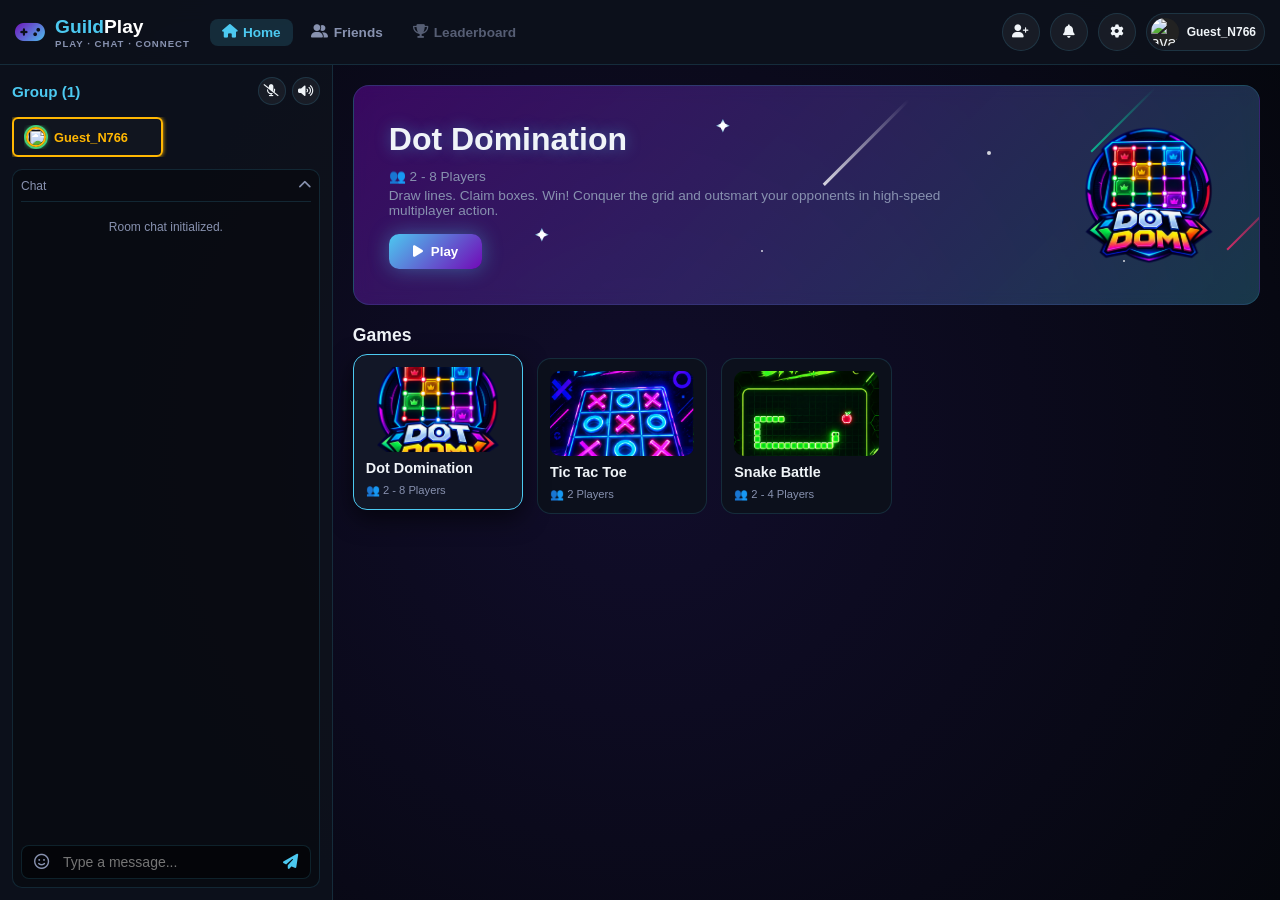
==== commit db1d9e6d: "Add files via upload" ====
--- a/index.html
+++ b/index.html
@@ -145,11 +145,11 @@
                 </div>
             </div>
 
-            <!-- Group members grid (Cleaned - only active player) -->
+            <!-- Realtime dynamic members list -->
             <div class="party-members-grid" id="party-members-wrapper">
                 <div class="party-member admin-glow" id="self-party-member" data-username="You">
                     <div class="party-member-left">
-                        <i class="fa-solid fa-microphone speaking-mic" id="mic-self"></i>
+                        <i class="fa-solid fa-microphone speaking-mic" id="mic-self" style="display: none;"></i>
                         <div class="avatar-wrapper avatar-ring-online" style="width:24px;height:24px; display:flex; align-items:center; justify-content:center;">
                             <img src="https://api.dicebear.com/7.x/bottts/svg?seed=Guest" id="group-self-avatar" class="mini-avatar admin-glow" style="width:20px;height:20px; border-radius:50%;">
                         </div>
@@ -230,47 +230,40 @@
                                 <span>👥 2 - 8 Players</span>
                             </div>
                         </div>
-                        <div class="game-card" data-game="quiz-arena" data-title="Quiz Arena" data-desc="Test your knowledge. Beat your friends in real-time trivia battles across multiple categories!" data-players="👥 2 - 6 Players" data-image="Quiz.png">
+                        <div class="game-card" data-game="tictactoe" data-title="Tic Tac Toe" data-desc="Simple. Strategic. Addictive. Classic gameplay with futuristic neon styling and quick matchmaking!" data-players="👥 2 Players" data-image="tactato.png">
                             <div class="card-thumb">
-                                <img src="Quiz.png" alt="Quiz Arena">
-                            </div>
-                            <h3>Quiz Arena</h3>
-                            <div class="game-card-meta">
-                                <span>👥 2 - 6 Players</span>
-                            </div>
-                        </div>
-                        <div class="game-card" data-game="tictactoe" data-title="Tic Tac Toe" data-desc="Simple. Strategic. Addictive. Classic gameplay with futuristic neon styling and quick matchmaking!" data-path="tic-tac-toe.html" data-players="👥 2 Players" data-image="TicTac.png">
-                            <div class="card-thumb">
-                                <img src="TicTac.png" alt="Tic Tac Toe">
+                                <img src="tactato.png" alt="Tic Tac Toe">
                             </div>
                             <h3>Tic Tac Toe</h3>
                             <div class="game-card-meta">
                                 <span>👥 2 Players</span>
                             </div>
                         </div>
-                        <div class="game-card" data-game="snake-battle" data-title="Snake Battle" data-desc="Eat, grow, outlast. Navigate the arena and trap rival players in glowing neon trails!" data-path="snake.html" data-players="👥 2 - 4 Players" data-image="snake.png">
+                        <div class="game-card" data-game="snake-battle" data-title="Snake Battle" data-desc="Eat, grow, outlast. Navigate the arena and trap rival players in glowing neon trails!" data-path="snake.html" data-players="👥 2 - 4 Players" data-image="snak.png">
                             <div class="card-thumb">
-                                <img src="snake.png" alt="Snake Battle">
+                                <img src="snak.png" alt="Snake Battle">
                             </div>
                             <h3>Snake Battle</h3>
                             <div class="game-card-meta">
                                 <span>👥 2 - 4 Players</span>
                             </div>
                         </div>
-                        <div class="game-card" data-game="rps" data-title="Rock Paper Scissors" data-desc="Quick reflexes, neon aesthetics, and thrilling hand duel battles!" data-path="rps.html" data-players="👥 2 Players" data-image="RockPaper.png">
-                            <div class="card-thumb">
-                                <img src="RockPaper.png" alt="Rock Paper Scissors">
-                            </div>
-                            <h3>Rock Paper Scissors</h3>
-                            <div class="game-card-meta">
-                                <span>👥 2 Players</span>
-                            </div>
-                        </div>
                     </div>
                 </section>
             </div>
 
-            <!-- FRIENDS TAB VIEW (3-Column Layout from style.css) -->
+            <!-- INLINE GAME OVERLAY (Zero-gap edge-to-edge container with small floating exit button) -->
+            <div id="active-game-overlay" style="display: none; position: absolute; inset: 0; background: var(--bg-dark); z-index: 60; overflow: hidden; width: 100%; height: 100%;">
+                <!-- Small Floating & Semi-Transparent Exit Button -->
+                <button id="btn-exit-game" style="position: absolute; top: 10px; left: 10px; z-index: 70; background: rgba(0, 0, 0, 0.45); backdrop-filter: blur(4px); border: 1px solid rgba(255, 183, 3, 0.4); color: var(--neon-gold); font-size: 0.72rem; font-weight: 700; padding: 4px 10px; border-radius: 6px; cursor: pointer; display: flex; align-items: center; gap: 5px; transition: 0.2s;">
+                    <i class="fa-solid fa-arrow-left" style="font-size: 0.7rem;"></i> Exit
+                </button>
+                <div id="game-container-viewport" style="width: 100%; height: 100%; display: flex; align-items: center; justify-content: center; position: relative;">
+                    <!-- Game content or iframe renders here -->
+                </div>
+            </div>
+
+            <!-- FRIENDS TAB VIEW (3-Column Layout) -->
             <div id="friends-tab-view" style="display: none; height: 100%;">
                 <div class="friends-tab-layout">
                     <div class="friends-list-panel">
